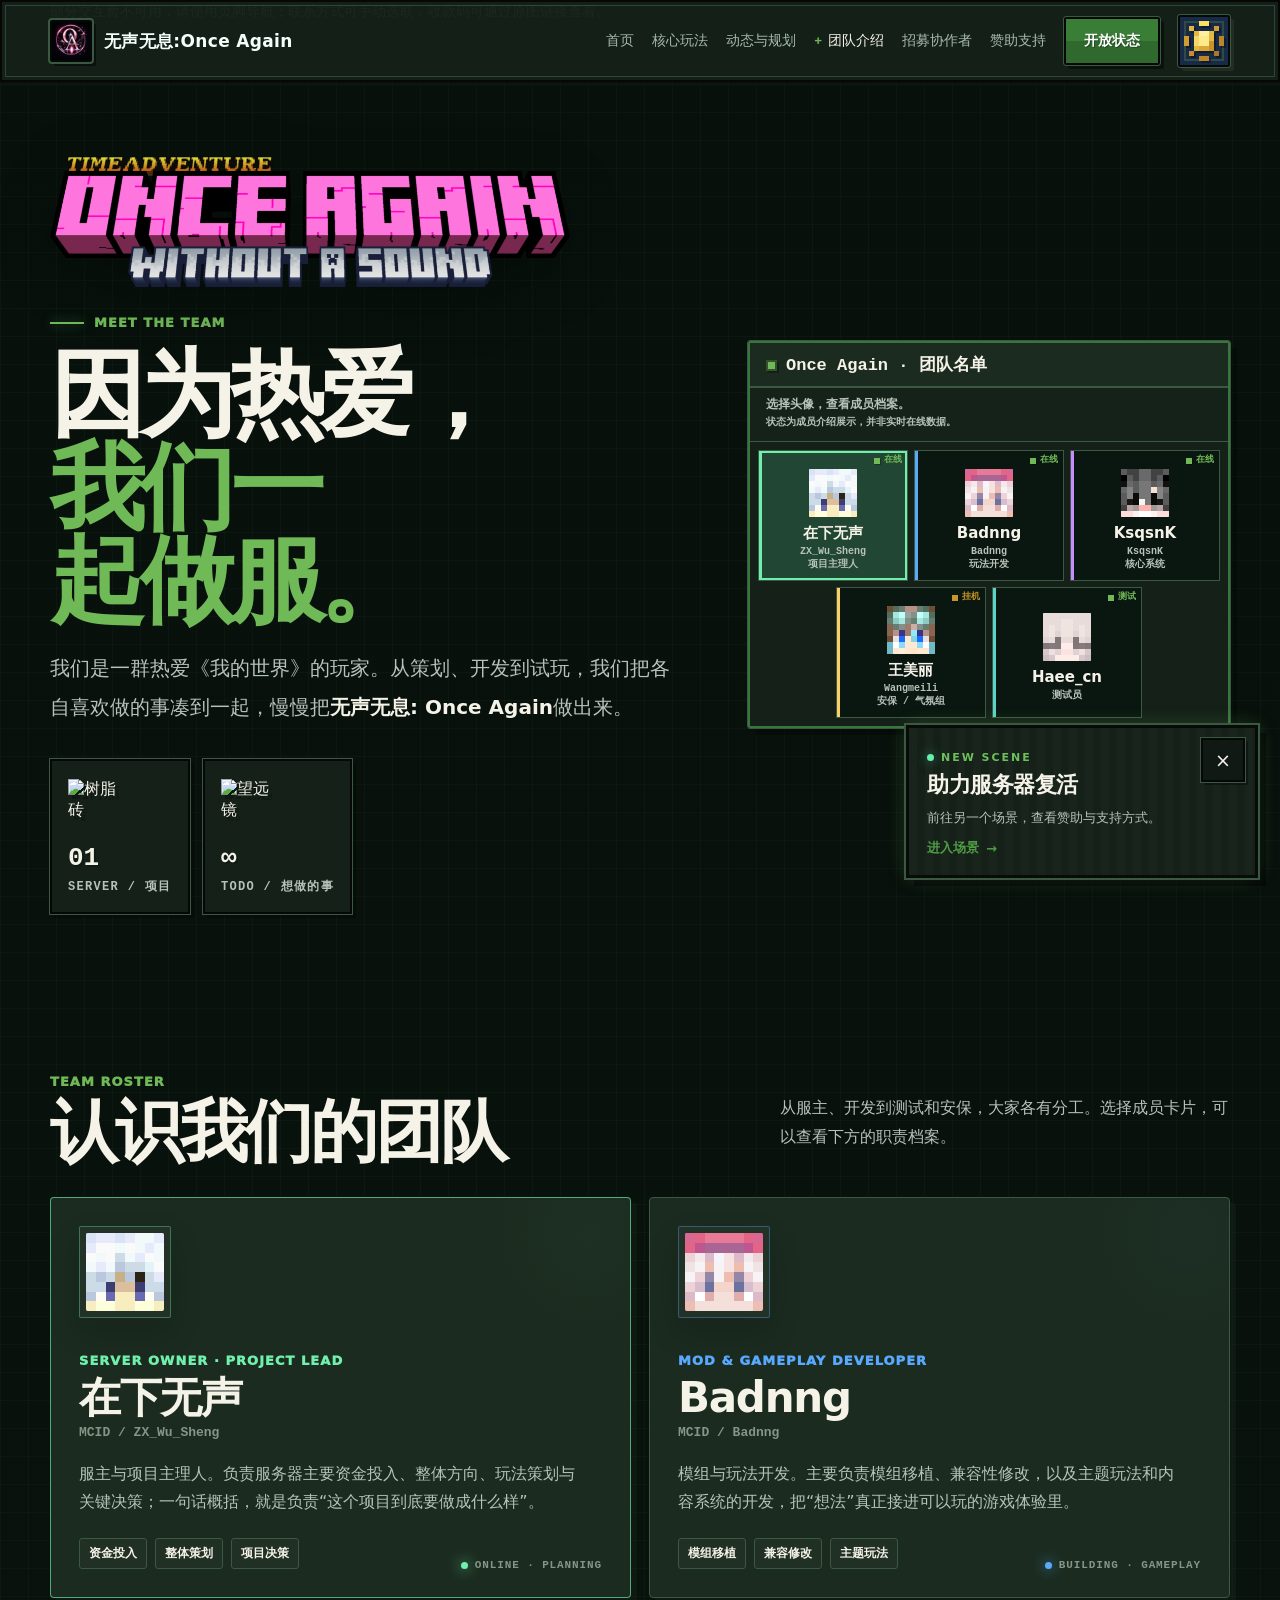
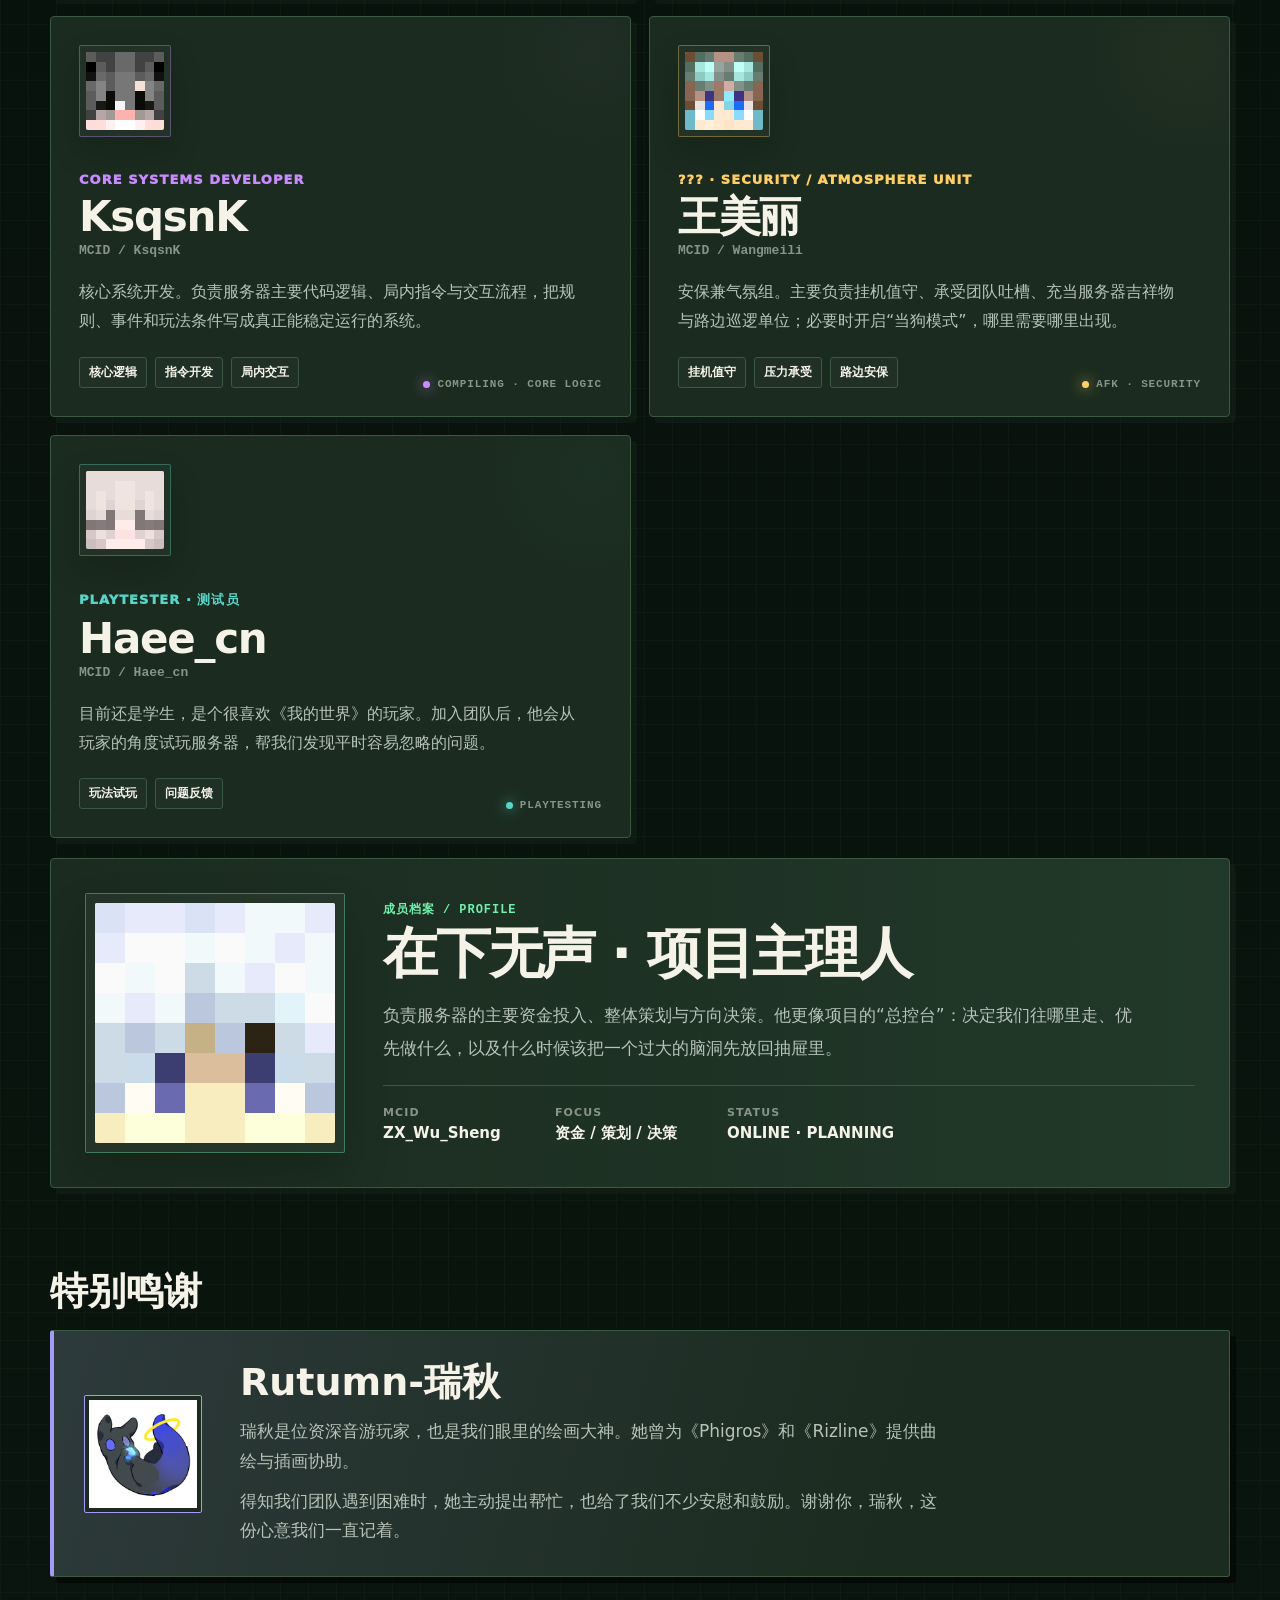
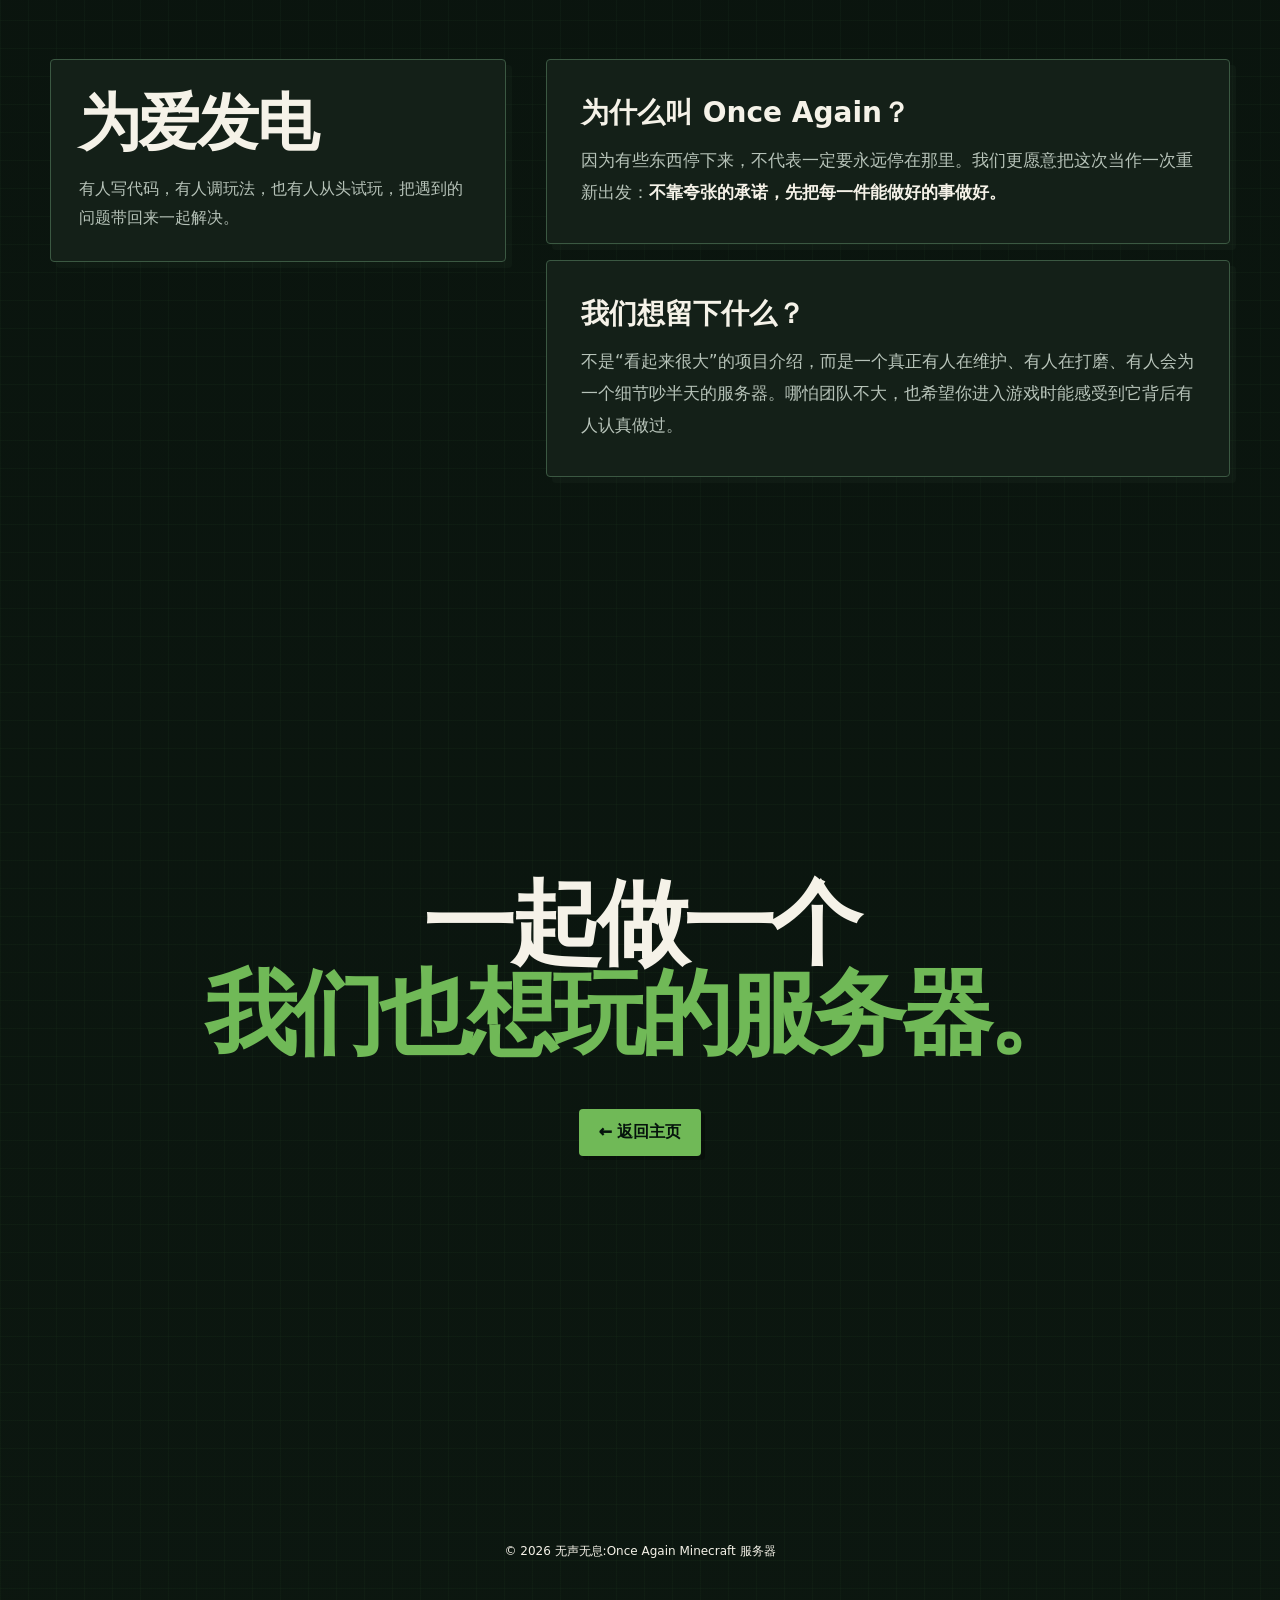
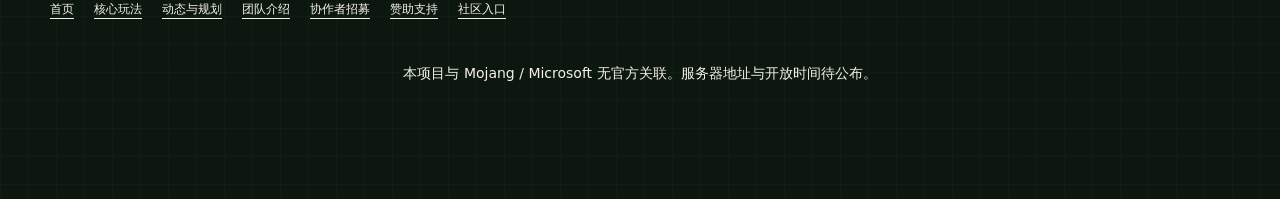
==== jieshao.html @ 073a78ff "更新团队介绍并无损优化网站图片" ====
<!DOCTYPE html>
<html lang="zh-CN">
<head>
<meta charset="UTF-8">
  <script src="site-theme.js"></script>
<meta name="viewport" content="width=device-width, initial-scale=1.0">
<title>团队介绍｜无声无息:Once Again</title>
<meta name="description" content="认识无声无息:Once Again 的团队。我们因为热爱《我的世界》聚在一起，策划、开发和测试自己的服务器。">
<script id="oa-avatar-fallback">
(() => {
  const cachedAvatars = {
    ZX_Wu_Sheng: 'assets/avatars/ZX_Wu_Sheng.png',
    Badnng: 'assets/avatars/Badnng.png',
    KsqsnK: 'assets/avatars/KsqsnK.png',
    Wangmeili: 'assets/avatars/Wangmeili.png',
    Haee_cn: 'assets/avatars/Haee_cn.png'
  };

  function remoteAvatar(mcid, size) {
    return `https://mc-heads.net/avatar/${encodeURIComponent(mcid)}/${size}`;
  }

  function start(img, mcid, size = 160) {
    if (!img || !mcid) return;
    img.dataset.mcid = mcid;
    img.dataset.avatarSize = String(size);
    img.dataset.avatarSource = cachedAvatars[mcid] ? '0' : '1';
    img.onerror = null;
    img.hidden = false;
    img.style.display = 'block';
    img.src = cachedAvatars[mcid] || remoteAvatar(mcid, size);
  }

  function next(img) {
    if (!img) return;
    const mcid = img.dataset.mcid;
    if (!mcid || Number(img.dataset.avatarSource || 0) >= 1) {
      img.onerror = null;
      img.hidden = true;
      img.style.display = 'none';
      return;
    }
    img.dataset.avatarSource = '1';
    img.src = remoteAvatar(mcid, Number(img.dataset.avatarSize || 160));
  }

  window.OAAvatarFallback = { start, next };
  document.addEventListener('error', function (event) {
    if (event.target instanceof HTMLImageElement && event.target.dataset.mcid) next(event.target);
  }, true);
  document.addEventListener('load', function (event) {
    if (event.target instanceof HTMLImageElement && event.target.dataset.mcid) {
      event.target.hidden = false;
      event.target.style.display = 'block';
    }
  }, true);
})();
</script>
<style>
:root{
  color-scheme:dark;
  --bg:#050908;
  --bg2:#09120f;
  --panel:rgba(13,28,23,.78);
  --panel-strong:rgba(12,27,22,.94);
  --panel-soft:rgba(255,255,255,.035);
  --text:#f5fff9;
  --muted:#a8bbb1;
  --soft:#748a7d;
  --line:rgba(255,255,255,.075);
  --primary:#70efad;
  --primary2:#32bd79;
  --accent:#ffd166;
  --shadow:0 26px 80px rgba(0,0,0,.34);
  --control:rgba(8,19,15,.72);
  --grid:rgba(112,239,173,.035);
}
html[data-theme="light"]{
  color-scheme:light;
  --bg:#f4f8f5;
  --bg2:#eaf2ed;
  --panel:rgba(255,255,255,.78);
  --panel-strong:rgba(255,255,255,.95);
  --panel-soft:rgba(19,75,43,.035);
  --text:#13241b;
  --muted:#5e7066;
  --soft:#86968d;
  --line:rgba(12,55,31,.10);
  --primary:#1ea464;
  --primary2:#137345;
  --accent:#b97700;
  --shadow:0 24px 70px rgba(33,73,48,.12);
  --control:rgba(255,255,255,.80);
  --grid:rgba(30,164,100,.045);
}
*{box-sizing:border-box}
html{background:var(--bg);scroll-behavior:smooth}
body{
  margin:0;min-height:100vh;color:var(--text);
  font-family:"Microsoft YaHei","PingFang SC",system-ui,-apple-system,BlinkMacSystemFont,"Segoe UI",sans-serif;
  background:
    radial-gradient(circle at 13% 8%,rgba(50,189,121,.16),transparent 27%),
    radial-gradient(circle at 86% 31%,rgba(112,239,173,.10),transparent 28%),
    linear-gradient(180deg,var(--bg),var(--bg2) 48%,var(--bg));
  overflow-x:hidden;
  transition:background .55s ease,color .35s ease;
}
html[data-theme="light"] body{
  background:
    radial-gradient(circle at 13% 8%,rgba(30,164,100,.11),transparent 27%),
    radial-gradient(circle at 86% 31%,rgba(255,209,102,.11),transparent 28%),
    linear-gradient(180deg,var(--bg),var(--bg2) 48%,var(--bg));
}
body::before{
  content:"";position:fixed;inset:0;pointer-events:none;z-index:-3;
  background-image:linear-gradient(var(--grid) 1px,transparent 1px),linear-gradient(90deg,var(--grid) 1px,transparent 1px);
  background-size:52px 52px;
  mask-image:linear-gradient(#000,transparent 92%);
}
a{color:inherit;text-decoration:none}
button{font:inherit}
::selection{background:rgba(112,239,173,.26)}
.container{width:min(1180px,calc(100% - 40px));margin:auto}
.page-controls{
  position:fixed;top:18px;left:18px;right:18px;z-index:1000;
  display:flex;justify-content:space-between;align-items:center;pointer-events:none;
}
.control-btn{
  pointer-events:auto;min-height:48px;border:1px solid var(--line);background:var(--control);color:var(--text);
  backdrop-filter:blur(18px);-webkit-backdrop-filter:blur(18px);
  box-shadow:0 12px 34px rgba(0,0,0,.16);cursor:pointer;
  display:inline-flex;align-items:center;justify-content:center;gap:10px;
  padding:0 17px;border-radius:15px;font-weight:850;
  transition:transform .28s cubic-bezier(.2,.8,.2,1),border-color .3s,background .3s,box-shadow .3s;
}
.control-btn:hover{transform:translateY(-3px);border-color:color-mix(in srgb,var(--primary) 52%,transparent);box-shadow:0 15px 38px rgba(0,0,0,.20)}
.control-btn:active{transform:scale(.95)}
.theme-btn{width:48px;padding:0;border-radius:50%;position:relative;overflow:hidden}
.theme-btn .sun,.theme-btn .moon{position:absolute;font-size:22px;line-height:1;transition:opacity .3s ease,transform .45s cubic-bezier(.2,.8,.2,1)}
.theme-btn .sun{color:var(--oa-control-accent);opacity:1;transform:scale(1) rotate(0);text-shadow:0 0 14px color-mix(in srgb,var(--oa-control-accent) 45%,transparent)}
.theme-btn .moon{color:var(--oa-control-accent);opacity:0;transform:scale(.5) rotate(-90deg);text-shadow:none}
html[data-theme="light"] .theme-btn .sun{opacity:0;transform:scale(.5) rotate(90deg)}
html[data-theme="light"] .theme-btn .moon{opacity:1;transform:scale(1) rotate(0)}
.particles{position:fixed;inset:0;z-index:-2;pointer-events:none;overflow:hidden}
.particle{position:absolute;width:5px;height:5px;border-radius:50%;background:var(--primary);opacity:.22;box-shadow:0 0 18px color-mix(in srgb,var(--primary) 55%,transparent);animation:floatParticle var(--d) ease-in-out infinite alternate;will-change:transform}
@keyframes floatParticle{to{transform:translate3d(var(--x),var(--y),0)}}
.hero{min-height:92vh;display:flex;align-items:center;padding:132px 0 78px;position:relative}
.hero-grid{display:grid;grid-template-columns:1.13fr .87fr;gap:72px;align-items:center}
.eyebrow{display:inline-flex;align-items:center;gap:10px;color:var(--primary);font-weight:950;letter-spacing:.17em;font-size:13px;text-transform:uppercase}
.eyebrow::before{content:"";width:34px;height:2px;background:var(--primary);box-shadow:0 0 12px rgba(112,239,173,.42)}
.hero h1{margin:18px 0 22px;font-size:clamp(48px,7.4vw,98px);line-height:.98;letter-spacing:-.055em;font-weight:950}
.hero h1 span{display:block;color:var(--primary)}
.hero-copy{max-width:700px;color:var(--muted);font-size:clamp(16px,1.8vw,20px);line-height:1.95}
.hero-copy strong{color:var(--text)}
.hero-metrics{display:flex;flex-wrap:wrap;gap:13px;margin-top:32px}
.metric{min-width:140px;padding:15px 17px;border:1px solid var(--line);border-radius:17px;background:var(--panel-soft);backdrop-filter:blur(10px)}
.metric b{display:block;font-size:26px;line-height:1;color:var(--text)}
.metric span{display:block;margin-top:7px;color:var(--soft);font-size:12px;font-weight:900;letter-spacing:.11em}
.team-orbit{position:relative;aspect-ratio:1/1;max-width:480px;margin:auto;display:grid;place-items:center;isolation:isolate}
.team-orbit::before,.team-orbit::after{content:"";position:absolute;border:1px solid var(--line);border-radius:50%;pointer-events:none}
.team-orbit::before{inset:8%;animation:spin 26s linear infinite}
.team-orbit::after{inset:23%;border-style:dashed;animation:spinReverse 20s linear infinite}
.orbit-glow{position:absolute;inset:25%;border-radius:50%;background:radial-gradient(circle,rgba(112,239,173,.22),transparent 68%);filter:blur(5px);animation:orbitGlowPulse 3.6s ease-in-out infinite;pointer-events:none}
.core{width:134px;height:134px;border-radius:31px;display:grid;place-items:center;text-align:center;background:var(--panel-strong);border:1px solid rgba(112,239,173,.34);box-shadow:var(--shadow),inset 0 0 34px rgba(112,239,173,.08),0 0 30px rgba(112,239,173,.10);z-index:2;transform:rotate(-4deg);transition:transform .65s cubic-bezier(.18,.9,.22,1),box-shadow .45s ease}
.core strong{display:block;color:var(--primary);font-size:25px;line-height:1.05;white-space:nowrap}
.core span{display:block;margin-top:9px;color:#ff69b4;font-size:12px;font-weight:950;letter-spacing:.13em;text-shadow:0 0 14px rgba(255,105,180,.30)}
.orbit-person{--tx:0px;--ty:0px;--rot:0deg;--delay:0s;position:absolute;left:50%;top:50%;width:88px;height:88px;border-radius:24px;background:var(--panel-strong);border:1px solid color-mix(in srgb,var(--person) 42%,var(--line));box-shadow:0 12px 35px rgba(0,0,0,.20),0 0 14px color-mix(in srgb,var(--person) 24%,transparent);padding:7px;z-index:3;cursor:pointer;transform:translate(-50%,-50%) translate(var(--tx),var(--ty)) rotate(var(--rot)) scale(.96);transition:transform 1.08s cubic-bezier(.16,.84,.22,1),border-color .35s ease,box-shadow .35s ease,filter .35s ease;will-change:transform;touch-action:manipulation}
.orbit-person::before{content:"";position:absolute;inset:-18px;border-radius:38px;background:transparent;z-index:0}
.orbit-person::after{content:"";position:absolute;inset:-7px;border-radius:29px;border:2px solid color-mix(in srgb,var(--person) 72%,transparent);box-shadow:0 0 18px color-mix(in srgb,var(--person) 70%,transparent),0 0 38px color-mix(in srgb,var(--person) 38%,transparent);opacity:.22;transition:opacity .35s ease,transform .45s ease;pointer-events:none}
.orbit-person:hover,.orbit-person:focus-visible{border-color:var(--person);box-shadow:0 16px 42px rgba(0,0,0,.25),0 0 24px color-mix(in srgb,var(--person) 72%,transparent),0 0 54px color-mix(in srgb,var(--person) 42%,transparent);filter:saturate(1.18);outline:none}
.orbit-person:hover::after,.orbit-person:focus-visible::after{opacity:.9;transform:scale(1.08)}
.orbit-person img{width:100%;height:100%;object-fit:cover;border-radius:18px;image-rendering:pixelated;position:relative;z-index:2}
.orbit-person .avatar-fallback{position:absolute;inset:7px;border-radius:18px;display:grid;place-items:center;background:linear-gradient(135deg,var(--person),color-mix(in srgb,var(--person) 34%,#07130f));color:#fff;font-weight:950;font-size:20px;z-index:1}
.op1{--person:#70efad;--tx:-42px;--ty:-35px;--rot:-8deg;--delay:-.2s}.op2{--person:#59a9ff;--tx:42px;--ty:-34px;--rot:7deg;--delay:-.9s}.op3{--person:#c98cff;--tx:40px;--ty:38px;--rot:8deg;--delay:-1.6s}.op4{--person:#ffcf66;--tx:-40px;--ty:38px;--rot:-7deg;--delay:-2.3s}
.team-orbit.is-expanded .op1{--tx:-142px;--ty:-126px;--rot:-10deg}
.team-orbit.is-expanded .op2{--tx:142px;--ty:-112px;--rot:9deg}
.team-orbit.is-expanded .op3{--tx:132px;--ty:126px;--rot:10deg}
.team-orbit.is-expanded .op4{--tx:-138px;--ty:118px;--rot:-9deg}
.team-orbit.is-expanded .core{transform:rotate(0deg) scale(1.06);box-shadow:var(--shadow),inset 0 0 38px rgba(112,239,173,.10),0 0 40px rgba(112,239,173,.18)}
.team-orbit.is-floating .orbit-person{animation:orbitMemberFloat 3.25s ease-in-out var(--delay) infinite}
.team-orbit.is-expanded .orbit-person:hover,.team-orbit.is-expanded .orbit-person:focus-visible{animation-play-state:paused;transform:translate(-50%,-50%) translate(var(--tx),var(--ty)) rotate(var(--rot)) scale(1.10)}
@keyframes orbitMemberFloat{0%,100%{transform:translate(-50%,-50%) translate(var(--tx),var(--ty)) rotate(var(--rot)) scale(1)}50%{transform:translate(-50%,-50%) translate(var(--tx),calc(var(--ty) - 11px)) rotate(calc(var(--rot) * -0.55)) scale(1.045)}}
@keyframes orbitGlowPulse{0%,100%{transform:scale(.92);opacity:.55}50%{transform:scale(1.18);opacity:1}}
@keyframes spin{to{transform:rotate(360deg)}}
@keyframes spinReverse{to{transform:rotate(-360deg)}}
.section{padding:82px 0}
.section-head{display:flex;justify-content:space-between;align-items:end;gap:28px;margin-bottom:30px}
.kicker{color:var(--primary);font-size:13px;letter-spacing:.15em;font-weight:950}
.section h2{margin:8px 0 0;font-size:clamp(36px,5.8vw,68px);line-height:1.04;letter-spacing:-.045em}
.section-desc{max-width:450px;color:var(--muted);line-height:1.8}
.team-grid{display:grid;grid-template-columns:repeat(2,minmax(0,1fr));gap:18px}
.member-card{
  --member:#70efad;position:relative;overflow:hidden;min-height:350px;padding:28px;border:1px solid var(--line);border-radius:28px;
  background:linear-gradient(145deg,color-mix(in srgb,var(--member) 7%,var(--panel)),var(--panel));box-shadow:0 14px 46px rgba(0,0,0,.13);
  cursor:pointer;isolation:isolate;transition:transform .38s cubic-bezier(.2,.8,.2,1),border-color .35s,box-shadow .35s,background .35s;
}
.member-card::before{content:"";position:absolute;width:220px;height:220px;right:-70px;top:-75px;border-radius:50%;background:radial-gradient(circle,color-mix(in srgb,var(--member) 22%,transparent),transparent 69%);z-index:-1;transition:transform .5s ease}
.member-card:hover{transform:translateY(-7px);border-color:color-mix(in srgb,var(--member) 45%,transparent);box-shadow:0 24px 68px rgba(0,0,0,.20)}
.member-card:hover::before{transform:scale(1.18)}
.member-card.active{border-color:color-mix(in srgb,var(--member) 65%,transparent);box-shadow:0 0 0 1px color-mix(in srgb,var(--member) 15%,transparent),0 25px 70px rgba(0,0,0,.20)}
.member-card.badnng{--member:#59a9ff}.member-card.ksq{--member:#c98cff}.member-card.wang{--member:#ffcf66}
.member-card.haee{--member:#58d5c8}
html[data-theme="light"] .member-card.haee{--member:#1c7069}
.card-top{display:flex;align-items:flex-start}
.head-wrap{width:92px;height:92px;border-radius:24px;padding:6px;border:1px solid color-mix(in srgb,var(--member) 35%,transparent);background:rgba(255,255,255,.035);position:relative;box-shadow:0 14px 32px rgba(0,0,0,.15)}
.head-wrap img{width:100%;height:100%;object-fit:cover;border-radius:18px;image-rendering:pixelated;position:relative;z-index:2}
.head-fallback{position:absolute;inset:6px;border-radius:18px;display:grid;place-items:center;background:linear-gradient(135deg,var(--member),color-mix(in srgb,var(--member) 30%,#07130f));color:#fff;font-weight:950}
.member-role{margin-top:35px;color:var(--member);font-size:13px;font-weight:950;letter-spacing:.13em;text-transform:uppercase}
.member-name{margin:7px 0 3px;font-size:clamp(28px,4vw,42px);line-height:1.1;letter-spacing:-.03em}
.mcid{font:750 13px/1.3 ui-monospace,SFMono-Regular,Consolas,monospace;color:var(--soft)}
.member-desc{margin:18px 0 0;color:var(--muted);line-height:1.8;max-width:510px}
.tags{display:flex;flex-wrap:wrap;gap:8px;margin-top:21px}
.tag{padding:7px 10px;border-radius:999px;border:1px solid var(--line);background:rgba(255,255,255,.025);color:var(--text);font-size:12px;font-weight:800}
.status{position:absolute;right:28px;bottom:26px;display:flex;align-items:center;gap:7px;color:var(--soft);font:800 11px/1 ui-monospace,SFMono-Regular,Consolas,monospace;letter-spacing:.08em}
.status::before{content:"";width:7px;height:7px;border-radius:50%;background:var(--member);box-shadow:0 0 14px var(--member)}
.profile-panel{margin-top:20px;border:1px solid var(--line);border-radius:30px;background:var(--panel-strong);box-shadow:var(--shadow);overflow:hidden;position:relative}
.profile-panel::before{content:"";position:absolute;inset:0;background:radial-gradient(circle at 80% 15%,color-mix(in srgb,var(--profile) 11%,transparent),transparent 34%);pointer-events:none}
.profile-inner{display:grid;grid-template-columns:260px 1fr;gap:38px;align-items:center;padding:34px;position:relative}
.profile-avatar{aspect-ratio:1;border-radius:28px;padding:9px;background:rgba(255,255,255,.04);border:1px solid color-mix(in srgb,var(--profile) 38%,transparent);box-shadow:0 22px 45px rgba(0,0,0,.18);position:relative}
.profile-avatar img{width:100%;height:100%;object-fit:cover;border-radius:21px;image-rendering:pixelated;position:relative;z-index:2}
.profile-avatar-fallback{position:absolute;inset:9px;border-radius:21px;display:grid;place-items:center;background:linear-gradient(135deg,var(--profile),color-mix(in srgb,var(--profile) 25%,#07130f));font-size:46px;color:#fff;font-weight:950}
.profile-label{color:var(--profile);font:900 12px/1 ui-monospace,SFMono-Regular,Consolas,monospace;letter-spacing:.15em}
.profile-title{font-size:clamp(31px,4.6vw,55px);line-height:1.04;margin:9px 0 12px;letter-spacing:-.04em}
.profile-text{color:var(--muted);font-size:17px;line-height:1.9;max-width:760px}
.profile-bottom{display:flex;flex-wrap:wrap;gap:12px 22px;margin-top:21px;padding-top:20px;border-top:1px solid var(--line)}
.profile-stat{min-width:150px}.profile-stat small{display:block;color:var(--soft);font-size:11px;font-weight:900;letter-spacing:.1em}.profile-stat b{display:block;margin-top:5px;font-size:15px}
.story-wrap{display:grid;grid-template-columns:.8fr 1.2fr;gap:40px;align-items:start}
.story-index{position:sticky;top:110px;padding:28px;border:1px solid var(--line);border-radius:26px;background:var(--panel);backdrop-filter:blur(12px)}
.story-index .big{margin:0;font-size:clamp(32px,5vw,62px);font-weight:950;color:var(--text);line-height:1.12}
.story-index p{margin:18px 0 0;color:var(--muted);line-height:1.8}
.story-card{padding:34px;border:1px solid var(--line);border-radius:28px;background:var(--panel);box-shadow:0 16px 44px rgba(0,0,0,.10)}
.story-card + .story-card{margin-top:16px}
.story-card h3{margin:0 0 12px;font-size:28px}.story-card p{margin:0;color:var(--muted);line-height:1.9;font-size:17px}
.story-card strong{color:var(--text)}
.finale{text-align:center;padding:110px 0 120px}
.finale h2{margin:18px auto 20px;max-width:900px;font-size:clamp(43px,7.3vw,92px);line-height:.98;letter-spacing:-.055em}
.finale h2 span{color:var(--primary)}
.finale p{max-width:650px;margin:auto;color:var(--muted);font-size:17px;line-height:1.9}
.return-home{display:inline-flex;margin-top:30px;align-items:center;gap:10px;padding:13px 20px;border-radius:14px;background:var(--primary);color:#05130c;font-weight:950;box-shadow:0 14px 32px rgba(40,180,110,.20);transition:transform .3s ease,box-shadow .3s ease}
html[data-theme="light"] .return-home{color:#fff}
.return-home:hover{transform:translateY(-4px);box-shadow:0 19px 38px rgba(40,180,110,.28)}
footer{padding:0 0 34px;text-align:center;color:var(--soft);font-size:12px}
.reveal{opacity:0;transform:translateY(24px);transition:opacity .7s ease,transform .8s cubic-bezier(.2,.8,.2,1)}
.reveal.show{opacity:1;transform:none}
@media(max-width:930px){
  .hero{min-height:auto}.hero-grid{grid-template-columns:1fr;gap:52px}.team-orbit{width:min(470px,86vw)}
  .section-head{align-items:flex-start;flex-direction:column}.team-grid{grid-template-columns:1fr}
  .profile-inner{grid-template-columns:190px 1fr}.story-wrap{grid-template-columns:1fr}.story-index{position:relative;top:auto}
}
@media(max-width:620px){
  .container{width:min(100% - 24px,1180px)}.page-controls{top:10px;left:10px;right:10px}.control-btn{min-height:43px;padding:0 13px}.back-text{display:none}.theme-btn{width:43px;padding:0}
  .hero{padding:110px 0 52px}.hero h1{font-size:clamp(46px,15vw,72px)}.hero-copy{font-size:16px}.metric{flex:1;min-width:125px}
  .team-orbit{width:min(390px,96vw)}.orbit-person{width:72px;height:72px;border-radius:19px}.orbit-person img,.orbit-person .avatar-fallback{border-radius:14px}.core{width:110px;height:110px;border-radius:26px}
  .section{padding:60px 0}.member-card{padding:22px;min-height:365px}.head-wrap{width:78px;height:78px;border-radius:20px}.member-role{margin-top:26px}.status{position:static;margin-top:20px}
  .profile-inner{grid-template-columns:1fr;padding:22px}.profile-avatar{width:170px}.story-card,.story-index{padding:24px}.finale{padding:80px 0 90px}
}
@media(max-width:620px){
  .team-orbit .op1{--tx:-108px;--ty:-94px}.team-orbit .op2{--tx:108px;--ty:-88px}.team-orbit .op3{--tx:101px;--ty:99px}.team-orbit .op4{--tx:-104px;--ty:94px}
  .team-orbit.is-floating .orbit-person{animation:orbitMemberFloat 3.2s ease-in-out var(--delay) infinite}
  .core strong{font-size:21px}.core span{font-size:10px}
}
@media(prefers-reduced-motion:reduce){
  *,*::before,*::after{animation:none!important;transition:none!important;scroll-behavior:auto!important}.reveal{opacity:1;transform:none}
}
:root{
  --oa-control-bg:rgba(8,19,15,.72);
  --oa-control-border:rgba(112,239,173,.20);
  --oa-control-shadow:0 12px 34px rgba(0,0,0,.16);
  --oa-control-accent:#70efad;
}
html[data-theme="light"]{
  --oa-control-bg:rgba(255,255,255,.80);
  --oa-control-border:rgba(30,164,100,.18);
  --oa-control-shadow:0 12px 34px rgba(29,67,46,.12);
  --oa-control-accent:#1ea464;
}
.control-btn{
  min-height:48px;
  border:1px solid var(--oa-control-border);
  background:var(--oa-control-bg);
  color:var(--text);
  backdrop-filter:blur(18px);
  -webkit-backdrop-filter:blur(18px);
  box-shadow:var(--oa-control-shadow);
  border-radius:15px;
  transition:transform .28s cubic-bezier(.2,.8,.2,1),border-color .3s ease,background .3s ease,box-shadow .3s ease;
}
.control-btn:hover{transform:translateY(-3px);border-color:var(--oa-control-accent);box-shadow:0 15px 38px rgba(0,0,0,.20)}
html[data-theme="light"] .control-btn:hover{box-shadow:0 15px 38px rgba(29,67,46,.14)}
.control-btn:active{transform:scale(.95)}
.theme-btn{width:48px;height:48px;min-width:48px;min-height:48px;padding:0;border-radius:50%;position:relative;overflow:hidden}
.theme-btn .sun,.theme-btn .moon{position:absolute;inset:0;display:grid;place-items:center;font-size:22px;line-height:1;transition:opacity .3s ease,transform .45s cubic-bezier(.2,.8,.2,1)}
.theme-btn .sun{color:var(--oa-control-accent);opacity:1;transform:scale(1) rotate(0);text-shadow:0 0 14px color-mix(in srgb,var(--oa-control-accent) 45%,transparent)}
.theme-btn .moon{color:var(--oa-control-accent);opacity:0;transform:scale(.5) rotate(-90deg);text-shadow:none}
html[data-theme="light"] .theme-btn .sun{opacity:0;transform:scale(.5) rotate(90deg)}
html[data-theme="light"] .theme-btn .moon{opacity:1;transform:scale(1) rotate(0)}
@media(max-width:760px){.control-btn{min-height:43px}.theme-btn{width:43px;height:43px;min-width:43px;min-height:43px}}
@property --scene-ring-angle {
  syntax: '<angle>';
  inherits: false;
  initial-value: 0deg;
}
@keyframes sceneRingOrbit{to{--scene-ring-angle:360deg}}
@keyframes sceneTeaserBreath{
  0%,100%{filter:brightness(.96)}
  50%{filter:brightness(1.06)}
}
@keyframes sceneTeaserEnter{
  from{opacity:0;transform:translateY(22px) scale(.96)}
  to{opacity:1;transform:none}
}
.control-btn{border-radius:4px;backdrop-filter:none;-webkit-backdrop-filter:none;box-shadow:4px 4px 0 rgba(0,0,0,.28)}
.theme-btn{border-radius:4px}
.metric{border-radius:3px;backdrop-filter:none;-webkit-backdrop-filter:none;box-shadow:3px 3px 0 rgba(0,0,0,.22)}
.team-orbit.player-list-panel{display:block;aspect-ratio:auto;width:100%;max-width:560px;margin:auto;padding:0;border:2px solid var(--primary2);border-radius:2px;outline:1px solid var(--line);background:var(--panel);box-shadow:7px 7px 0 rgba(0,0,0,.30);isolation:auto;overflow:hidden}
.team-orbit.player-list-panel::before,.team-orbit.player-list-panel::after,.orbit-glow,.core{display:none}
.player-list-head{display:flex;width:100%;align-items:center;gap:9px;padding:14px 16px 12px;border-bottom:2px solid var(--line);background:var(--panel-strong);font:900 17px/1 ui-monospace,SFMono-Regular,Consolas,monospace}
.server-dot{width:11px;height:11px;background:var(--primary);border:2px solid color-mix(in srgb,var(--primary) 45%,#000);box-shadow:2px 2px 0 rgba(0,0,0,.3)}
.player-list-motd{width:100%;padding:9px 16px 10px;border-bottom:1px solid var(--line);background:color-mix(in srgb,var(--panel) 82%,var(--panel-strong));color:var(--muted);font:700 12px/1.4 ui-monospace,SFMono-Regular,Consolas,monospace}
.player-list-rows{
  display:flex;
  flex-wrap:wrap;
  justify-content:center;
  gap:6px;
  padding:8px;
}
.team-orbit .orbit-person{
  position:relative;
  left:auto;
  top:auto;
  flex:0 0 calc((100% - 12px) / 3);
  min-width:0;
  width:auto;
  height:auto;
  min-height:116px;
  display:grid;
  grid-template-columns:minmax(0,1fr);
  align-content:center;
  justify-items:center;
  gap:6px;
  padding:18px 5px 9px;
  border:1px solid var(--line);
  border-radius:0;
  background:var(--control);
  box-shadow:none;
  text-align:center;
  transform:none;
  transition:background .12s steps(2),box-shadow .12s steps(2);
  animation:none!important;
  overflow:hidden;
}
.team-orbit .orbit-person::before{content:"";display:block;position:absolute;inset:0 auto 0 0;width:3px;border-radius:0;background:var(--person);z-index:4;pointer-events:none}
.team-orbit .orbit-person::after{display:none}
.team-orbit .orbit-person:hover,.team-orbit .orbit-person:focus-visible{transform:none;border-color:transparent;background:color-mix(in srgb,var(--control) 86%,var(--person));box-shadow:inset 0 0 0 2px color-mix(in srgb,var(--person) 72%,transparent);filter:none;outline:none}
.team-orbit .orbit-person.is-selected{background:color-mix(in srgb,var(--control) 78%,var(--person));box-shadow:inset 0 0 0 2px var(--person)}
.team-orbit .orbit-person img,.team-orbit .orbit-person .avatar-fallback{position:relative;inset:auto;grid-column:1;grid-row:1;width:clamp(36px,5vw,48px);height:auto;aspect-ratio:1;border-radius:1px;object-fit:cover;padding:0}
.team-orbit .orbit-person img{z-index:2}.team-orbit .orbit-person .avatar-fallback{z-index:1;display:grid;place-items:center;background:var(--person);font-size:13px}
.player-info{display:grid;gap:2px;min-width:0}
.player-info b{font-size:clamp(12px,2.2vw,15px);line-height:1.35;overflow-wrap:anywhere}
.player-info small{display:block;color:var(--muted);font:700 10px/1.3 ui-monospace,SFMono-Regular,Consolas,monospace}
.player-info small span{display:block;overflow-wrap:anywhere}
.player-status{position:absolute;top:5px;right:5px;display:flex;align-items:center;gap:4px;color:var(--primary);font:900 9px/1 ui-monospace,SFMono-Regular,Consolas,monospace}.player-status::before{content:"";width:6px;height:6px;background:currentColor;box-shadow:1px 1px 0 rgba(0,0,0,.28)}.op4 .player-status{color:#c59628}
.member-card{border-radius:4px;background:var(--panel-strong);box-shadow:6px 6px 0 rgba(0,0,0,.28)}
.member-card::before{border-radius:0;opacity:.12}
.member-card:hover{transform:translate(-3px,-3px);box-shadow:9px 9px 0 rgba(0,0,0,.30)}
.head-wrap,.head-wrap img,.head-fallback{border-radius:2px}
.tag{border-radius:3px;padding:6px 9px}
.profile-panel{border-radius:4px;box-shadow:8px 8px 0 rgba(0,0,0,.3)}
.profile-panel::before{background:linear-gradient(90deg,transparent,color-mix(in srgb,var(--profile) 7%,transparent));}
.profile-avatar,.profile-avatar img,.profile-avatar-fallback{border-radius:2px}
.team-orbit .orbit-person.op-haee{--person:#58d5c8}
html[data-theme="light"] .team-orbit .orbit-person.op-haee{--person:#1c7069}
.team-thanks > h2{margin:0 0 16px;font-size:clamp(25px,4vw,38px);line-height:1.15}
.thanks-card{
  --thanks-accent:#a69bf4;
  display:grid;
  grid-template-columns:auto minmax(0,1fr);
  align-items:center;
  gap:12px clamp(16px,4vw,38px);
  padding:clamp(16px,3vw,30px);
  border:1px solid var(--line);
  border-inline-start:4px solid var(--thanks-accent);
  border-radius:3px;
  background:linear-gradient(105deg,color-mix(in srgb,var(--thanks-accent) 13%,var(--panel-strong)),var(--panel-strong) 72%);
  box-shadow:var(--shadow);
}
html[data-theme="light"] .thanks-card{--thanks-accent:#64569d}
.thanks-card img{
  grid-row:1 / span 2;
  width:clamp(64px,12vw,118px);
  height:auto;
  padding:4px;
  border:1px solid var(--thanks-accent);
  border-radius:2px;
  background:var(--panel-strong);
}
.thanks-card h3{
  min-width:0;
  margin:0;
  color:var(--text);
  font-size:clamp(22px,4vw,38px);
  line-height:1.15;
  overflow-wrap:anywhere;
}
.thanks-intro{
  max-width:65ch;
  color:var(--muted);
  font-size:clamp(15px,1.6vw,17px);
  line-height:1.75;
}
.thanks-intro p{margin:0}
.thanks-intro p + p{margin-top:.6em}
@media(max-width:600px){
  .thanks-card img{grid-row:auto}
  .thanks-intro{grid-column:1 / -1}
}
.story-index,.story-card{border-radius:4px;box-shadow:5px 5px 0 rgba(0,0,0,.22);backdrop-filter:none;-webkit-backdrop-filter:none}
.return-home{border-radius:4px;box-shadow:4px 4px 0 rgba(0,0,0,.3)}
.return-home:hover{transform:translate(-2px,-2px);box-shadow:6px 6px 0 rgba(0,0,0,.32)}
.eyebrow,.kicker,.member-role,.profile-label{letter-spacing:.08em}
body,html[data-theme="light"] body{background:linear-gradient(180deg,var(--bg),var(--bg2) 48%,var(--bg))}
.particle{border-radius:0;box-shadow:none;animation:pixelParticle 2.8s steps(2,end) infinite alternate}
@keyframes pixelParticle{to{transform:translate3d(var(--x),var(--y),0);opacity:.42}}
:root{--bg:#07100b;--bg2:#0c1710;--panel:#142018;--panel-strong:#1b2b1f;--line:#3b5842;--primary:#70b957;--primary2:#39763d;--text:#f5f2e8;--muted:#b7c3b9;--soft:#879487;--shadow:6px 6px 0 rgba(0,0,0,.52)}
html[data-theme="light"]{--bg:#d9dccb;--bg2:#c9cfba;--panel:#ece7cf;--panel-strong:#ddd8c0;--line:#85846e;--primary:#4e9c49;--primary2:#2f6e36;--text:#262a23;--muted:#596257;--soft:#777968;--shadow:6px 6px 0 rgba(73,75,63,.30)}
body,html[data-theme="light"] body{background-color:var(--bg);background-image:linear-gradient(rgba(112,185,87,.045) 1px,transparent 1px),linear-gradient(90deg,rgba(112,185,87,.045) 1px,transparent 1px),linear-gradient(180deg,var(--bg),var(--bg2) 48%,var(--bg));background-size:32px 32px,32px 32px,auto}
.team-orbit.player-list-panel .orbit-person,.team-orbit.player-list-panel .orbit-person:hover,.team-orbit.player-list-panel .orbit-person:focus-visible{animation:none!important;transform:none!important}
@media(max-width:620px){.team-orbit.player-list-panel{width:100%;max-width:430px}.player-list-head{padding:13px 14px}.player-list-motd{padding-left:14px;padding-right:14px}}
.theme-icon{position:absolute;font-size:25px;line-height:1;transition:opacity .2s steps(2),transform .2s steps(2)}
.theme-icon svg{width:40px;height:40px;display:block;image-rendering:pixelated;filter:drop-shadow(2px 2px 0 rgba(0,0,0,.34))}
.theme-icon-sun{color:#f4d968}.theme-icon-moon{color:#d8d9c7;opacity:0;transform:scale(.65)}
html[data-theme="light"] .theme-icon-sun{opacity:0;transform:scale(.65)}
html[data-theme="light"] .theme-icon-moon{opacity:1;transform:scale(1)}
@media(max-width:600px){.theme-icon svg{width:36px;height:36px}}
.oa-team-title-image{
  display:block;
  width:min(100%,520px);
  height:auto;
  margin:0 0 22px;
  object-fit:contain;
  filter:drop-shadow(0 15px 28px rgba(0,0,0,.20));
  transform:translateZ(0);
}
@media(max-width:720px){
  .oa-team-title-image{width:min(100%,470px);margin-bottom:18px}
}
.navbar{position:fixed;top:0;left:0;width:100%;z-index:1000;background:color-mix(in srgb,var(--panel) 97%,transparent);border:2px solid #050806;box-shadow:6px 6px 0 rgba(73,75,63,.26);overflow:visible;transform:translateX(0);transition:top .42s cubic-bezier(.22,1,.36,1),width .42s cubic-bezier(.22,1,.36,1),border-radius .42s cubic-bezier(.22,1,.36,1),box-shadow .32s ease}
.navbar::before{content:"";position:absolute;inset:3px;border:1px solid color-mix(in srgb,var(--line) 72%,transparent);pointer-events:none}
.nav-inner{min-height:88px;display:flex;align-items:center;justify-content:space-between;gap:28px;transition:min-height .42s cubic-bezier(.22,1,.36,1),gap .42s ease}
.logo{display:flex;align-items:center;gap:12px;font-weight:900;letter-spacing:.5px}.logo-icon{position:relative;width:42px;height:42px;display:grid;place-items:center;overflow:hidden;border-radius:2px;background:var(--primary);box-shadow:4px 4px 0 rgba(0,0,0,.46);transition:transform .35s ease,box-shadow .35s ease}.logo-icon img{width:100%;height:100%;object-fit:cover;image-rendering:auto}.logo:hover .logo-icon{transform:rotate(-5deg) scale(1.06);box-shadow:5px 5px 0 rgba(0,0,0,.5)}.logo-name{font-size:17px;color:var(--text)}
.nav-right{display:flex;align-items:center;gap:18px}.nav-links{display:flex;align-items:center;gap:25px;color:var(--muted);font-size:15px}.nav-links a{position:relative;transition:color .25s ease,transform .25s ease}.nav-links a:not(.nav-button)::after{content:"";position:absolute;left:50%;bottom:-8px;width:100%;height:3px;background:var(--primary);transform:translateX(-50%) scaleX(0);transition:transform .28s ease}.nav-links a:not(.nav-button):hover,.nav-links a.nav-team-link{color:var(--primary)}.nav-links a:not(.nav-button):hover{transform:translateY(-1px)}.nav-links a:not(.nav-button):hover::after,.nav-links a.nav-team-link::after{transform:translateX(-50%) scaleX(1)}.nav-team-link::before{content:"+";display:inline-block;margin-right:6px;color:var(--primary);font:900 13px/1 ui-monospace,SFMono-Regular,Consolas,monospace}.nav-button{padding:10px 18px;border:2px solid #050806;background:linear-gradient(#68b450 0 50%,#4a8c43 50% 100%);color:#fff;font-weight:900;box-shadow:4px 4px 0 rgba(0,0,0,.46);transition:transform .25s ease,box-shadow .25s ease}.nav-button:hover{transform:translate(-2px,-3px);box-shadow:6px 6px 0 rgba(0,0,0,.52)}
.theme-toggle{position:relative;width:52px;height:52px;flex-shrink:0;display:grid;place-items:center;overflow:hidden;border:2px solid #050806;border-radius:2px;background:#172b49;color:var(--text);cursor:pointer;box-shadow:4px 4px 0 rgba(73,75,63,.3);transition:transform .35s ease,background-color .35s ease,border-color .35s ease,box-shadow .35s ease}.theme-toggle::before{content:"";position:absolute;inset:4px;border:2px solid color-mix(in srgb,var(--line) 70%,transparent);pointer-events:none}.theme-toggle:hover{transform:translate(-1px,-1px);box-shadow:5px 5px 0 rgba(45,48,39,.38)}.theme-toggle:active{transform:translate(2px,2px);box-shadow:2px 2px 0 rgba(45,48,39,.35)}html[data-theme="light"] .theme-toggle{background:#73b9e8}.oa-theme-glyph{position:absolute;inset:0;display:grid;place-items:center;color:inherit;text-shadow:none;filter:none;transition:opacity .18s steps(2,end)!important}.mc-sky-svg{width:40px;height:40px;display:block;overflow:visible;image-rendering:pixelated;filter:drop-shadow(2px 2px 0 rgba(0,0,0,.34))}.oa-theme-sun{opacity:1}.oa-theme-moon{opacity:0;color:#73b9e8!important}html[data-theme="light"] .oa-theme-sun{opacity:0}html[data-theme="light"] .oa-theme-moon{opacity:1}
.menu-button{display:none;width:46px;height:46px;border:2px solid #050806;background:var(--panel-strong);color:var(--text);box-shadow:4px 4px 0 rgba(0,0,0,.35);font-size:22px;cursor:pointer}
.navbar.scrolled{top:12px;left:50%;width:min(980px,calc(100% - 28px));transform:translateX(-50%);border-radius:3px;box-shadow:7px 7px 0 rgba(45,48,39,.34)}.navbar.scrolled .nav-inner{min-height:62px;gap:18px}.navbar.scrolled .logo-icon{transform:scale(.82);transform-origin:left center}.navbar.scrolled .nav-links{gap:12px}
@media(max-width:950px){.navbar{top:0;left:50%;width:100%;transform:translateX(-50%)}.navbar.scrolled{top:8px;width:calc(100% - 20px)}.nav-inner,.navbar.scrolled .nav-inner{min-height:72px}.navbar.scrolled .logo-icon{transform:none}.menu-button{display:block}.nav-links{position:absolute;top:92px;left:10px;right:10px;display:none;flex-direction:column;align-items:stretch;gap:0;padding:8px;background:var(--panel-strong);border:2px solid #050806;box-shadow:6px 6px 0 rgba(73,75,63,.28)}.nav-links.open{display:flex}.nav-links a{padding:13px 12px}.nav-links a:not(.nav-button)::after{bottom:5px;left:12px;right:auto;width:calc(100% - 24px);transform:scaleX(0)}.nav-links a.nav-team-link::after,.nav-links a:hover::after{transform:scaleX(1)}.nav-right{gap:10px}}@media(max-width:600px){.nav-inner,.navbar.scrolled .nav-inner{min-height:64px}.nav-links{top:84px}.navbar.scrolled .nav-links{top:78px}.theme-toggle{width:48px;height:48px}.theme-icon svg{width:36px;height:36px}}
@property --oa-teaser-angle{syntax:"<angle>";inherits:false;initial-value:0deg}
.oa-scene-teaser{--oa-teaser-angle:0deg;position:fixed;right:22px;bottom:22px;z-index:3400;width:min(352px,calc(100vw - 28px));padding:2px;border-radius:22px;background:conic-gradient(from var(--oa-teaser-angle),#ff62ad,#a776ff,#5e8cff,#46e4ff,#62f2bf,#ffe46b,#ff8b78,#ff62ad);box-shadow:0 0 18px rgba(92,168,255,.28),0 0 32px rgba(255,91,174,.18),0 18px 52px rgba(0,0,0,.3);animation:oaTeaserOrbit 10s linear infinite,oaTeaserBreathe 4.8s ease-in-out infinite;cursor:pointer;isolation:isolate;transform:translateZ(0);transition:transform .34s cubic-bezier(.2,.8,.2,1)}
.oa-scene-teaser:hover{transform:translateY(-5px) scale(1.012)}.oa-scene-teaser::before{content:"";position:absolute;inset:-8px;z-index:-1;border-radius:28px;background:conic-gradient(from var(--oa-teaser-angle),rgba(255,98,173,.46),rgba(129,112,255,.42),rgba(70,228,255,.4),rgba(98,242,191,.36),rgba(255,228,107,.34),rgba(255,98,173,.46));filter:blur(16px);opacity:.5;pointer-events:none}
.oa-scene-teaser-inner{position:relative;display:block;min-height:132px;padding:18px 48px 18px 18px;border-radius:20px;overflow:hidden;background:linear-gradient(135deg,rgba(255,255,255,.055),transparent 48%),var(--panel-strong);backdrop-filter:blur(20px) saturate(135%);-webkit-backdrop-filter:blur(20px) saturate(135%);color:var(--text)}.oa-scene-teaser-inner::after{content:"";position:absolute;width:150px;height:150px;right:-78px;bottom:-88px;border-radius:50%;background:radial-gradient(circle,rgba(112,239,173,.18),transparent 68%);pointer-events:none}
.oa-scene-kicker{display:inline-flex;align-items:center;gap:7px;color:#ff72b4;font-size:11px;font-weight:900;letter-spacing:.18em;text-transform:uppercase}.oa-scene-kicker-dot{width:7px;height:7px;border-radius:50%;background:#65efac;box-shadow:0 0 12px rgba(101,239,172,.55);animation:oaTeaserDot 2.6s ease-in-out infinite}.oa-scene-title{display:block;margin-top:7px;color:var(--text);font-size:22px;line-height:1.2;font-weight:950;letter-spacing:-.02em}.oa-scene-desc{display:block;margin-top:8px;max-width:245px;color:var(--muted);font-size:13px;line-height:1.65}.oa-scene-enter{display:inline-flex;align-items:center;gap:7px;margin-top:11px;color:var(--primary);font-size:13px;font-weight:900;transition:transform .25s ease}.oa-scene-teaser:hover .oa-scene-enter{transform:translateX(3px)}
.oa-scene-close{position:absolute;top:10px;right:10px;z-index:8;width:32px;height:32px;padding:0;border:1px solid var(--line);border-radius:2px;display:grid;place-items:center;background:rgba(5,15,11,.5);color:var(--text);font-size:19px;line-height:1;cursor:pointer;backdrop-filter:blur(10px);-webkit-backdrop-filter:blur(10px);transition:transform .22s ease,background .25s ease,border-color .25s ease}html[data-theme="light"] .oa-scene-close{background:rgba(255,255,255,.74)}.oa-scene-close:hover{transform:rotate(8deg) scale(1.08);border-color:var(--primary);background:color-mix(in srgb,var(--panel-strong) 78%,var(--primary) 22%)}
.oa-scene-teaser.oa-closing{animation:none;opacity:0;transform:translateY(14px) scale(.96);transition:opacity .24s ease,transform .28s ease;pointer-events:none}@keyframes oaTeaserOrbit{to{--oa-teaser-angle:360deg}}@keyframes oaTeaserBreathe{0%,100%{box-shadow:0 0 13px rgba(92,168,255,.18),0 0 24px rgba(255,91,174,.12),0 18px 52px rgba(0,0,0,.28)}50%{box-shadow:0 0 23px rgba(92,168,255,.36),0 0 42px rgba(255,91,174,.25),0 20px 58px rgba(0,0,0,.34)}}@keyframes oaTeaserDot{0%,100%{opacity:.55;transform:scale(.86)}50%{opacity:1;transform:scale(1.12)}}
@media(max-width:700px){.oa-scene-teaser{right:12px;bottom:12px;width:min(332px,calc(100vw - 24px))}.oa-scene-teaser-inner{min-height:122px;padding:16px 44px 16px 16px}.oa-scene-title{font-size:20px}}
.oa-scene-teaser{--oa-teaser-angle:0deg!important;padding:0!important;border:3px solid #050806!important;border-radius:0!important;outline:2px solid #3b5842!important;background:#142018!important;box-shadow:8px 8px 0 rgba(0,0,0,.45),0 0 18px rgba(112,185,87,.18)!important;animation:oaMcTeaserGlow 3.6s ease-in-out infinite!important;transform:none!important;transition:transform .10s steps(2,end),box-shadow .25s ease!important}.oa-scene-teaser:hover{transform:translate(-2px,-2px)!important;box-shadow:10px 10px 0 rgba(0,0,0,.45),0 0 28px rgba(112,185,87,.34)!important}.oa-scene-teaser::before{display:block!important;content:""!important;position:absolute!important;inset:-7px!important;z-index:-1!important;border:2px solid rgba(112,185,87,.42)!important;background:transparent!important;filter:blur(7px)!important;opacity:.55!important;pointer-events:none!important}.oa-scene-teaser-inner{min-height:128px;border:0!important;border-radius:0!important;outline:0!important;background:linear-gradient(90deg,rgba(255,255,255,.018) 50%,transparent 50%),#142018!important;background-size:16px 16px,auto!important;box-shadow:none!important;backdrop-filter:none!important;-webkit-backdrop-filter:none!important}.oa-scene-teaser-inner::after{display:none!important;content:none!important}.oa-scene-kicker{color:#6ebf59!important}.oa-scene-kicker-dot{animation:oaTeaserDot 2.6s ease-in-out infinite!important;box-shadow:0 0 12px rgba(101,239,172,.55)!important}.oa-scene-enter{color:#4f9b44!important;transition:none!important}.oa-scene-close,html[data-theme="light"] .oa-scene-close{width:32px;height:32px;border:2px solid #050806!important;border-radius:0!important;outline:1px solid #3b5842!important;background:#111914!important;color:#f5f2e8!important;box-shadow:3px 3px 0 rgba(0,0,0,.32)!important;backdrop-filter:none!important;-webkit-backdrop-filter:none!important;transition:none!important}.oa-scene-close:hover{transform:translate(-1px,-1px)!important}
@keyframes oaMcTeaserGlow{0%,100%{box-shadow:8px 8px 0 rgba(0,0,0,.45),0 0 14px rgba(112,185,87,.14)}50%{box-shadow:8px 8px 0 rgba(0,0,0,.45),0 0 28px rgba(112,185,87,.34)}}
.metric{position:relative;min-height:92px;padding:13px 15px 12px 66px!important;border:1px solid var(--line)!important;outline:0;background:repeating-linear-gradient(135deg,rgba(255,255,255,.025) 0 4px,transparent 4px 8px),var(--panel)!important;box-shadow:3px 3px 0 rgba(0,0,0,.2)!important}.metric-icon{position:absolute;left:14px;top:14px;width:38px;height:38px;object-fit:contain;image-rendering:pixelated;filter:drop-shadow(2px 2px 0 rgba(0,0,0,.25));background:var(--panel-strong);border:1px solid var(--line);padding:3px}.metric b{font-family:Consolas,ui-monospace,monospace;text-shadow:2px 2px 0 rgba(0,0,0,.2)}html[data-theme="light"] .metric{background:repeating-linear-gradient(135deg,rgba(40,55,42,.035) 0 4px,transparent 4px 8px),var(--panel)!important;box-shadow:3px 3px 0 rgba(73,75,63,.22)!important}
:root{--mc-panel:#142018;--mc-panel-2:#1b2b1f;--mc-edge:#050806;--mc-line:#3b5842;--mc-slot:#111914;--mc-text:#f5f2e8;--mc-muted:#b7c3b9;--mc-highlight:#70b957}
html[data-theme="light"]{--mc-panel:#ece7cf;--mc-panel-2:#ddd8c0;--mc-edge:#4e4d40;--mc-line:#85846e;--mc-slot:#bebaa4;--mc-text:#262a23;--mc-muted:#596257;--mc-highlight:#4e9c49}
.navbar{top:0!important;left:50%!important;right:auto!important;width:100%!important;transform:translateX(-50%);border:2px solid var(--mc-edge)!important;border-radius:0!important;background:color-mix(in srgb,var(--mc-panel) 97%,transparent)!important;box-shadow:6px 6px 0 rgba(73,75,63,.26)!important;backdrop-filter:none!important;-webkit-backdrop-filter:none!important}
.navbar::before{content:"";position:absolute;inset:3px;border:1px solid color-mix(in srgb,var(--mc-line) 72%,transparent)!important;pointer-events:none}
.navbar.scrolled{top:12px!important;left:50%!important;width:min(980px,calc(100% - 28px))!important;transform:translateX(-50%);border-radius:3px!important;box-shadow:7px 7px 0 rgba(45,48,39,.34)!important}
.navbar .nav-inner{min-height:88px;transition:min-height .42s cubic-bezier(.22,1,.36,1),gap .42s cubic-bezier(.22,1,.36,1)}
.navbar.scrolled .nav-inner{min-height:62px;gap:18px}
.navbar .logo-image-wrap{width:42px;height:42px;border-radius:2px!important;border:2px solid var(--mc-edge)!important;outline:2px solid var(--mc-line);box-shadow:4px 4px 0 rgba(0,0,0,.46)!important;transition:transform .42s cubic-bezier(.22,1,.36,1),width .42s ease,height .42s ease}
.navbar .logo:hover .logo-image-wrap{transform:translate(-1px,-1px)!important;box-shadow:5px 5px 0 rgba(0,0,0,.48)!important}
.navbar.scrolled .logo-image-wrap{transform:scale(.82);transform-origin:left center}
.navbar .nav-links{transition:gap .42s ease,padding .42s ease}
.navbar.scrolled .nav-links{gap:12px}
.nav-team-link{color:var(--mc-text)!important}
.nav-team-link::before{color:var(--mc-highlight)!important}
.nav-links a.nav-team-link::after{transform:translateX(-50%) scaleX(0)}
.theme-toggle{width:52px!important;height:52px!important;padding:0!important;border-radius:2px!important;background:#172b49!important;border:2px solid var(--mc-edge)!important;outline:1px solid var(--mc-line)!important;box-shadow:4px 4px 0 rgba(73,75,63,.30)!important;backdrop-filter:none!important;-webkit-backdrop-filter:none!important}
html[data-theme="light"] .theme-toggle{background:#73b9e8!important}
.theme-toggle::before{content:"";position:absolute;inset:4px;border:2px solid color-mix(in srgb,var(--mc-line) 70%,transparent);pointer-events:none}
.theme-toggle:hover{transform:translate(-1px,-1px)!important;box-shadow:5px 5px 0 rgba(45,48,39,.38)!important}
.theme-toggle:active{transform:translate(2px,2px)!important;box-shadow:2px 2px 0 rgba(45,48,39,.35)!important}
.nav-button,.menu-button{border-radius:2px!important;border:2px solid var(--mc-edge)!important;outline:1px solid var(--mc-line);box-shadow:4px 4px 0 rgba(0,0,0,.46)!important;text-shadow:1px 1px 0 rgba(0,0,0,.28)}
.nav-button{background:linear-gradient(#68b450 0 50%,#4a8c43 50% 100%)!important;color:#fff!important}
.menu-button{background:var(--mc-panel-2)!important;color:var(--mc-text)!important}
.nav-button:hover,.menu-button:hover{transform:translate(-2px,-2px)!important;box-shadow:6px 6px 0 rgba(0,0,0,.52)!important}
.nav-button:active,.menu-button:active{transform:translate(2px,2px)!important;box-shadow:2px 2px 0 rgba(0,0,0,.50)!important}
.mc-theme-celestial{inset:0!important;display:grid!important;place-items:center!important;color:inherit!important;text-shadow:none!important;filter:none!important}
.mc-sky-svg{width:40px!important;height:40px!important;display:block;overflow:visible;image-rendering:pixelated;filter:drop-shadow(2px 2px 0 rgba(0,0,0,.34))}
.oa-theme-sun{opacity:1;transform:none!important}.oa-theme-moon{opacity:0;transform:none!important;color:#73b9e8!important}
html[data-theme="light"] .oa-theme-sun{opacity:0;transform:none!important}html[data-theme="light"] .oa-theme-moon{opacity:1;transform:none!important;color:#73b9e8!important}
@media(max-width:950px){.navbar{top:0!important;left:50%!important;width:100%!important;transform:translateX(-50%)}.navbar.scrolled{top:8px!important;left:50%!important;width:calc(100% - 20px)!important;transform:translateX(-50%);border-radius:3px!important}.nav-links{top:92px!important;left:10px!important;right:10px!important;border-radius:3px!important;border:2px solid var(--mc-edge)!important;box-shadow:6px 6px 0 rgba(73,75,63,.28)!important}.navbar .nav-inner,.navbar.scrolled .nav-inner{min-height:72px}.navbar.scrolled .logo-image-wrap{transform:none}}
@media(max-width:600px){.navbar .nav-inner,.navbar.scrolled .nav-inner{min-height:64px}.nav-links{top:84px!important}.navbar.scrolled .nav-links{top:78px!important}.theme-toggle{width:48px!important;height:48px!important}.mc-sky-svg{width:36px!important;height:36px!important}}
.oa-scene-teaser{--oa-teaser-angle:0deg!important;padding:0!important;border:3px solid #050806!important;border-radius:0!important;outline:2px solid #3b5842!important;background:#142018!important;box-shadow:8px 8px 0 rgba(0,0,0,.45),0 0 18px rgba(112,185,87,.18)!important;animation:oaMcTeaserGlow 3.6s ease-in-out infinite!important;transform:none!important;transition:transform .10s steps(2,end),box-shadow .25s ease!important}
.oa-scene-teaser:hover{transform:translate(-2px,-2px)!important;box-shadow:10px 10px 0 rgba(0,0,0,.45),0 0 28px rgba(112,185,87,.34)!important}
.oa-scene-teaser::before{display:block!important;content:""!important;position:absolute!important;inset:-7px!important;z-index:-1!important;border:2px solid rgba(112,185,87,.42)!important;background:transparent!important;filter:blur(7px)!important;opacity:.55!important;pointer-events:none!important}
.oa-scene-teaser-inner{min-height:128px;border:0!important;border-radius:0!important;outline:0!important;background:linear-gradient(90deg,rgba(255,255,255,.018) 50%,transparent 50%),#142018!important;background-size:16px 16px,auto!important;box-shadow:none!important;backdrop-filter:none!important;-webkit-backdrop-filter:none!important}
.oa-scene-close,html[data-theme="light"] .oa-scene-close{width:32px;height:32px;border:2px solid var(--mc-edge)!important;border-radius:0!important;outline:1px solid var(--mc-line)!important;background:var(--mc-slot)!important;color:var(--mc-text)!important;box-shadow:3px 3px 0 rgba(0,0,0,.32)!important;backdrop-filter:none!important;transition:none!important}
.oa-scene-close:hover{transform:translate(-1px,-1px)!important}
.logo-image-wrap{cursor:zoom-in}
.logo-lightbox{position:fixed;inset:0;z-index:10000;display:grid;place-items:center;padding:28px;background:rgba(8,7,12,.88);opacity:0;visibility:hidden;pointer-events:none;transition:opacity .28s ease,visibility .28s ease}
.logo-lightbox.open{opacity:1;visibility:visible;pointer-events:auto}
.logo-lightbox-dialog{position:relative;width:min(86vw,820px);max-height:88vh;padding:10px;border:1px solid #3b5842;border-radius:4px;background:#142018;box-shadow:12px 12px 0 rgba(0,0,0,.45);transform:scale(.82) translateY(24px);opacity:0;transition:transform .42s cubic-bezier(.2,.9,.2,1.15),opacity .28s ease}
.logo-lightbox.open .logo-lightbox-dialog{transform:scale(1) translateY(0);opacity:1}
.logo-lightbox-image{display:block;width:100%;max-height:calc(88vh - 20px);object-fit:contain;border-radius:2px;user-select:none;-webkit-user-drag:none}
.logo-lightbox-close{position:absolute;top:-12px;right:-12px;width:36px;height:36px;display:grid;place-items:center;border:2px solid #050806;border-radius:2px;background:#111914;color:#f5f2e8;font-size:22px;line-height:1;cursor:pointer;box-shadow:3px 3px 0 rgba(0,0,0,.32)}
html[data-theme="light"] .logo-lightbox-dialog{background:#ece7cf;border-color:#85846e}html[data-theme="light"] .logo-lightbox-close{background:#ddd8c0;color:#262a23;border-color:#4e4d40}
html[data-theme="light"] .oa-scene-teaser{border-color:#4e4d40!important;outline-color:#85846e!important;background:#ece7cf!important;box-shadow:8px 8px 0 rgba(73,75,63,.30),0 0 18px rgba(78,156,73,.18)!important}
html[data-theme="light"] .oa-scene-teaser-inner{background:#ece7cf!important;color:#262a23!important}
html[data-theme="light"] .oa-scene-title{color:#262a23!important}html[data-theme="light"] .oa-scene-desc{color:#596257!important}
html[data-theme="light"] .oa-scene-close{border-color:var(--mc-edge)!important;outline-color:var(--mc-line)!important;background:var(--mc-slot)!important;color:var(--mc-text)!important;box-shadow:3px 3px 0 rgba(73,75,63,.30)!important}
.oa-scene-teaser{right:22px!important;bottom:22px!important;width:min(352px,calc(100vw - 28px))!important}
.oa-scene-teaser-inner{min-height:128px!important;padding:18px 48px 18px 18px!important}
.oa-scene-title{margin-top:7px!important;font-size:22px!important;line-height:1.2!important;font-weight:950!important}
.oa-scene-desc{margin-top:8px!important;max-width:245px!important;font-size:13px!important;line-height:1.65!important}
.oa-scene-enter{margin-top:11px!important;font-size:13px!important;font-weight:900!important}
@media(max-width:700px){.oa-scene-teaser{right:12px!important;bottom:12px!important;width:min(332px,calc(100vw - 24px))!important}.oa-scene-teaser-inner{min-height:122px!important;padding:16px 44px 16px 16px!important}.oa-scene-title{font-size:20px!important}}
html[data-theme="light"] .oa-scene-kicker,html[data-theme="light"] .oa-scene-enter{ text-shadow:1px 1px 0 rgba(255,255,255,.65);-webkit-text-stroke:.2px rgba(47,88,48,.28) }
.metric{min-height:116px;padding:18px 16px 16px!important;border:2px solid var(--mc-edge)!important;outline:1px solid var(--mc-line)!important;border-radius:0!important;background:var(--mc-panel)!important;box-shadow:4px 4px 0 rgba(0,0,0,.22)!important}
.metric-icon,.metric-icon.mc-official-item{position:static;width:58px;height:58px;margin:0 0 8px;padding:0;border:0;background:none;outline:0;object-fit:contain;image-rendering:pixelated;filter:drop-shadow(4px 4px 0 rgba(0,0,0,.28));display:block}
.metric.mc-item-failed .metric-icon{display:none}
.metric.mc-item-failed::before{content:attr(data-fallback);display:block;width:58px;height:58px;margin-bottom:8px;color:var(--mc-text);font:700 12px/58px Consolas,monospace;text-align:center}
.metric b{font-size:26px;line-height:1;color:var(--mc-text);text-shadow:2px 2px 0 rgba(0,0,0,.18)}
.metric span{color:var(--mc-muted,var(--soft));font-family:Consolas,ui-monospace,monospace}
@media(max-width:620px){.metric{min-height:108px;padding:14px 12px 12px!important}.metric-icon,.metric-icon.mc-official-item{width:50px;height:50px}.metric.mc-item-failed::before{width:50px;height:50px;line-height:50px}}
:root{--oa-nav-text:#f5fff9;--oa-nav-muted:#a7bab0;--oa-nav-mobile-bg:rgba(22,43,35,.92);--oa-nav-hard-shadow:4px 4px 0 rgba(0,0,0,.46)}
html[data-theme="light"]{--oa-nav-text:#13241b;--oa-nav-muted:#5d7065;--oa-nav-mobile-bg:rgba(255,255,255,.98);--oa-nav-hard-shadow:4px 4px 0 rgba(73,75,63,.24)}
.navbar{font-family:"Microsoft YaHei","PingFang SC",system-ui,-apple-system,BlinkMacSystemFont,Arial,sans-serif!important}
.navbar .logo-name{color:var(--oa-nav-text)!important}
.navbar .nav-links{color:var(--oa-nav-muted)!important;line-height:1.7}
.navbar .logo-image-wrap,.navbar .nav-button,.navbar .menu-button{box-shadow:var(--oa-nav-hard-shadow)!important}
.navbar .nav-button{background:linear-gradient(#68b450 0 50%,#4a8c43 50% 100%)!important}
.navbar .theme-toggle{box-shadow:4px 4px 0 rgba(73,75,63,.30)!important}
.navbar .theme-toggle:hover{transform:translate(-1px,-1px)!important;box-shadow:5px 5px 0 rgba(45,48,39,.38)!important}
.navbar .theme-toggle:active{transform:translate(2px,2px)!important;box-shadow:2px 2px 0 rgba(45,48,39,.35)!important}
@media(max-width:950px){
  .navbar .container{width:min(100% - 40px,1180px)}
  .navbar .nav-inner,.navbar.scrolled .nav-inner{min-height:72px}
  .navbar .nav-links{position:fixed;top:92px!important;left:10px!important;right:10px!important;display:flex;flex-direction:column;align-items:stretch;gap:8px!important;padding:20px!important;border:2px solid var(--mc-edge)!important;border-radius:3px!important;background:var(--oa-nav-mobile-bg)!important;box-shadow:6px 6px 0 rgba(73,75,63,.28)!important;opacity:0;visibility:hidden;transform:translateY(-15px) scale(.97);transform-origin:top;transition:gap .42s ease,padding .42s ease}
  .navbar .nav-links.open{opacity:1;visibility:visible;transform:translateY(0) scale(1)}
  .navbar .nav-links a{display:block;padding:11px 12px!important;line-height:1.7}
  .navbar .nav-links a:not(.nav-button)::after{display:none}
  .navbar .nav-button{text-align:center;margin-top:0}
  .navbar .nav-right{gap:18px}
  .navbar .menu-button{display:grid;place-items:center;width:46px;height:46px;padding:0;font-size:25px}
}
@media(max-width:600px){
  .navbar .container{width:min(100% - 28px,1180px)}
  .navbar .nav-inner,.navbar.scrolled .nav-inner{min-height:64px}
  .navbar .nav-links{top:84px!important}
  .navbar.scrolled .nav-links{top:78px!important}
  .navbar .logo-icon{width:42px;height:42px;flex:0 0 42px}
  .navbar .logo-name{max-width:135px;overflow:hidden;white-space:nowrap;text-overflow:ellipsis}
  .navbar .nav-right{gap:9px}
  .navbar .theme-toggle{width:48px!important;height:48px!important}
  .navbar .menu-button{width:42px;height:42px}
}
.finale{
  min-height:100svh;
  padding:clamp(96px,12vh,150px) 0;
  display:grid;
  place-items:center;
  box-sizing:border-box;
}
.finale .container{
  width:min(100% - 40px,1180px);
  translate:0 50px;
}
@media(max-width:700px){
  .finale{
    min-height:100svh;
    padding:100px 0 110px;
  }
  .finale .container{width:min(100% - 28px,1180px)}
  .finale h2{
    max-width:520px;
    font-size:clamp(39px,12.5vw,58px);
    line-height:1.03;
    letter-spacing:0;
  }
  .finale p{max-width:340px;font-size:15px;line-height:1.75}
}
</style>
  <link rel="icon" type="image/png" href="assets/brand/favicon.png">
  <link rel="apple-touch-icon" href="assets/brand/apple-touch-icon.png">
  <link rel="stylesheet" href="site-nav-shared.css?v=20261009-2">
  <link rel="stylesheet" href="site-mobile-shared.css?v=20261009-2">
  <script src="site-card-follow.js?v=20261008" defer></script>
  <link rel="canonical" href="https://zxwusheng.github.io/jieshao.html">
  <meta property="og:type" content="website">
  <meta property="og:locale" content="zh_CN">
  <meta property="og:site_name" content="无声无息:Once Again">
  <meta property="og:title" content="团队介绍｜无声无息:Once Again">
  <meta property="og:description" content="认识无声无息:Once Again 的团队。我们因为热爱《我的世界》聚在一起，策划、开发和测试自己的服务器。">
  <meta property="og:url" content="https://zxwusheng.github.io/jieshao.html">
  <meta property="og:image" content="https://zxwusheng.github.io/最新服务器title.png">
  <meta property="og:image:width" content="1024">
  <meta property="og:image:height" content="258">
  <meta property="og:image:alt" content="Once Again · Without A Sound">
  <meta name="twitter:card" content="summary_large_image">
  <script src="site-config.js?v=20261008" defer></script>
  <script src="site-common.js?v=20261009-2" defer></script>
</head>
<body class="page-team">
  <a class="site-skip-link" href="#main-content">跳到主要内容</a>
<header class="navbar" id="navbar">
  <div class="container nav-inner">
    <div class="logo">
        <button class="logo-icon logo-image-wrap" id="logoPreviewTrigger" type="button" aria-label="放大查看 Once Again Logo" aria-haspopup="dialog" aria-controls="logoLightbox"><img src="assets/brand/logo-96.png" width="96" height="96" alt="" decoding="async"></button>
        <a class="logo-name" href="index.html#home" aria-label="Once Again 首页">无声无息:Once Again</a>
      </div>
    <div class="nav-right">
    <nav class="nav-links" id="navLinks" aria-label="主导航">
          <a href="index.html#home">首页</a>
          <a href="index.html#features">核心玩法</a>
          <a href="index.html#news">动态与规划</a>
          <a class="nav-team-link" href="jieshao.html#team">团队介绍</a>
          <a href="ztdh.html#recruit">招募协作者</a>
          <a href="scene1.html">赞助支持</a>
          <a class="nav-button" href="index.html#join">开放状态</a>
        </nav>
    <button class="theme-toggle" id="themeToggle" type="button" aria-label="切换到白色主题" title="切换黑白主题">
      <span class="oa-theme-glyph oa-theme-sun mc-theme-celestial" aria-hidden="true"><svg class="mc-sky-svg" viewBox="0 0 32 32" shape-rendering="crispEdges" focusable="false"><rect x="12" y="0" width="8" height="4" fill="#f8df65"/><rect x="12" y="28" width="8" height="4" fill="#bd8529"/><rect x="0" y="12" width="4" height="8" fill="#d19b31"/><rect x="28" y="12" width="4" height="8" fill="#bd8529"/><rect x="4" y="4" width="4" height="4" fill="#e1b541"/><rect x="24" y="4" width="4" height="4" fill="#d19b31"/><rect x="4" y="24" width="4" height="4" fill="#c58d2b"/><rect x="24" y="24" width="4" height="4" fill="#a97825"/><rect x="8" y="8" width="16" height="16" fill="#e3b83f"/><rect x="12" y="8" width="8" height="4" fill="#fff1a0"/><rect x="8" y="12" width="4" height="8" fill="#f4d968"/><rect x="12" y="12" width="8" height="8" fill="#ffe98a"/><rect x="20" y="16" width="4" height="8" fill="#c9922b"/><rect x="12" y="20" width="8" height="4" fill="#dca735"/></svg></span>
      <span class="oa-theme-glyph oa-theme-moon mc-theme-celestial" aria-hidden="true"><svg class="mc-sky-svg" viewBox="0 0 32 32" shape-rendering="crispEdges" focusable="false"><rect x="12" y="4" width="12" height="4" fill="#f2f0d5"/><rect x="8" y="8" width="12" height="4" fill="#d8d9c7"/><rect x="4" y="12" width="12" height="8" fill="#c5c8bb"/><rect x="8" y="20" width="12" height="4" fill="#d8d9c7"/><rect x="12" y="24" width="12" height="4" fill="#f0eed3"/><rect x="12" y="8" width="4" height="4" fill="#fffbe2"/><rect x="4" y="12" width="4" height="4" fill="#e4e5d3"/><rect x="8" y="20" width="4" height="4" fill="#b3b7aa"/></svg></span>
    </button>
    <button class="menu-button" id="menuButton" type="button" aria-label="打开导航菜单" aria-controls="navLinks" aria-expanded="false">☰</button>
    </div>
  </div>
</header>
<div class="logo-lightbox" id="logoLightbox" aria-hidden="true" inert>
    <div class="logo-lightbox-dialog" role="dialog" aria-modal="true" aria-labelledby="imagePreviewTitle">
      <button class="logo-lightbox-close" id="logoLightboxClose" type="button" aria-label="关闭图片预览">×</button>
      <h2 class="site-preview-title" id="imagePreviewTitle">图片预览</h2>
      <img class="logo-lightbox-image" id="logoLightboxImage" alt="图片预览" decoding="async">
      <a class="site-original-link" id="imageOriginalLink" href="NEW-logo-ICON.png" target="_blank" rel="noopener noreferrer">查看原图（新窗口）</a>
    </div>
  </div>
<aside class="oa-scene-teaser" id="oaSceneTeaser" aria-label="赞助支持入口">
    <a class="oa-scene-teaser-inner" href="scene1.html">
    <span class="oa-scene-kicker"><i class="oa-scene-kicker-dot"></i>NEW SCENE</span>
    <strong class="oa-scene-title">助力服务器复活</strong>
    <span class="oa-scene-desc">前往另一个场景，查看赞助与支持方式。</span>
    <span class="oa-scene-enter">进入场景 <span aria-hidden="true">→</span></span>
  </a>
    <button class="oa-scene-close" id="oaSceneTeaserClose" type="button" aria-label="关闭赞助支持入口">×</button>
  </aside>
<div class="particles" aria-hidden="true">
  <i class="particle" style="left:7%;top:18%;--x:18px;--y:-24px;--d:8s"></i>
  <i class="particle" style="left:18%;top:72%;--x:-16px;--y:26px;--d:10s"></i>
  <i class="particle" style="left:28%;top:36%;--x:22px;--y:15px;--d:9s"></i>
  <i class="particle" style="left:41%;top:12%;--x:-20px;--y:18px;--d:11s"></i>
  <i class="particle" style="left:56%;top:62%;--x:17px;--y:-20px;--d:8.5s"></i>
  <i class="particle" style="left:68%;top:26%;--x:-22px;--y:16px;--d:12s"></i>
  <i class="particle" style="left:79%;top:78%;--x:20px;--y:18px;--d:9.5s"></i>
  <i class="particle" style="left:90%;top:42%;--x:-14px;--y:-24px;--d:10.5s"></i>
  <i class="particle" style="left:12%;top:48%;--x:14px;--y:18px;--d:11.5s"></i>
  <i class="particle" style="left:51%;top:84%;--x:-18px;--y:-14px;--d:9.2s"></i>
</div>
<main id="main-content" tabindex="-1">
    <p class="container site-note site-script-note">部分交互暂不可用，请使用页脚导航；联系方式可手动选取，收款码可通过原图链接查看。</p>
<section class="hero">
  <div class="container hero-grid">
    <div class="reveal show">
      <img class="oa-team-title-image" src="最新服务器title.png" alt="Once Again · Without A Sound 服务器标题" width="1024" height="258" decoding="async" fetchpriority="high">
      <div class="eyebrow">MEET THE TEAM</div>
      <h1>因为热爱，<span>我们一起做服。</span></h1>
      <p class="hero-copy">我们是一群热爱《我的世界》的玩家。从策划、开发到试玩，我们把各自喜欢做的事凑到一起，慢慢把<strong>无声无息: Once Again</strong>做出来。</p>
      <div class="hero-metrics">
        <div class="metric" data-fallback="树脂砖"><img class="metric-icon mc-official-item" data-mc-item="resin_brick" src="mc-icons/resin_brick.png" alt="树脂砖" decoding="async" referrerpolicy="no-referrer" width="16" height="16" loading="lazy"><b>01</b><span>SERVER / 项目</span></div>
        <div class="metric" data-fallback="望远镜"><img class="metric-icon mc-official-item" data-mc-item="spyglass" src="mc-icons/spyglass.png" alt="望远镜" decoding="async" referrerpolicy="no-referrer" width="16" height="16" loading="lazy"><b>∞</b><span>TODO / 想做的事</span></div>
      </div>
    </div>
    <div class="team-orbit player-list-panel reveal show" aria-label="团队成员名单，状态为介绍展示">
      <div class="player-list-head"><span class="server-dot"></span><strong>Once Again · 团队名单</strong></div>
      <div class="player-list-motd">选择头像，查看成员档案。<br><small>状态为成员介绍展示，并非实时在线数据。</small></div>
      <div class="player-list-rows">
        <div class="orbit-person op1 is-selected" data-id="owner" tabindex="0" role="button" aria-pressed="true" aria-label="查看在下无声的成员档案" title="在下无声 / ZX_Wu_Sheng" aria-controls="profilePanel"><span class="avatar-fallback">无声</span><img src="assets/avatars/ZX_Wu_Sheng.png" data-mcid="ZX_Wu_Sheng" data-avatar-size="160" data-avatar-source="0" alt="ZX_Wu_Sheng 的 Minecraft 头像" loading="eager" width="160" height="160" decoding="async"><span class="player-info"><b>在下无声</b><small><span class="player-mcid">ZX_Wu_Sheng</span><span class="player-role">项目主理人</span></small></span><span class="player-status">在线</span></div>
        <div class="orbit-person op2" data-id="badnng" tabindex="0" role="button" aria-pressed="false" aria-label="查看 Badnng 的成员档案" title="Badnng" aria-controls="profilePanel"><span class="avatar-fallback">NNG</span><img src="assets/avatars/Badnng.png" data-mcid="Badnng" data-avatar-size="160" data-avatar-source="0" alt="Badnng 的 Minecraft 头像" loading="eager" width="160" height="160" decoding="async"><span class="player-info"><b>Badnng</b><small><span class="player-mcid">Badnng</span><span class="player-role">玩法开发</span></small></span><span class="player-status">在线</span></div>
        <div class="orbit-person op3" data-id="ksq" tabindex="0" role="button" aria-pressed="false" aria-label="查看 KsqsnK 的成员档案" title="KsqsnK" aria-controls="profilePanel"><span class="avatar-fallback">KS</span><img src="assets/avatars/KsqsnK.png" data-mcid="KsqsnK" data-avatar-size="160" data-avatar-source="0" alt="KsqsnK 的 Minecraft 头像" loading="eager" width="160" height="160" decoding="async"><span class="player-info"><b>KsqsnK</b><small><span class="player-mcid">KsqsnK</span><span class="player-role">核心系统</span></small></span><span class="player-status">在线</span></div>
        <div class="orbit-person op4" data-id="wang" tabindex="0" role="button" aria-pressed="false" aria-label="查看王美丽的成员档案" title="王美丽 / Wangmeili" aria-controls="profilePanel"><span class="avatar-fallback">王</span><img src="assets/avatars/Wangmeili.png" data-mcid="Wangmeili" data-avatar-size="160" data-avatar-source="0" alt="Wangmeili 的 Minecraft 头像" loading="eager" width="160" height="160" decoding="async"><span class="player-info"><b>王美丽</b><small><span class="player-mcid">Wangmeili</span><span class="player-role">安保 / 气氛组</span></small></span><span class="player-status">挂机</span></div>
        <div class="orbit-person op-haee" data-id="haee" tabindex="0" role="button" aria-pressed="false" aria-label="查看 Haee_cn 的成员档案" title="Haee_cn" aria-controls="profilePanel">
          <span class="avatar-fallback" aria-hidden="true">H</span>
          <img src="assets/avatars/Haee_cn.png" data-mcid="Haee_cn" data-avatar-size="160" data-avatar-source="0" alt="Haee_cn 的 Minecraft 头像" width="160" height="160" decoding="async">
          <span class="player-info"><b>Haee_cn</b><small><span class="player-role">测试员</span></small></span>
          <span class="player-status">测试</span>
        </div>
      </div>
    </div>
  </div>
</section>
<section class="section" id="team">
  <div class="container">
    <div class="section-head reveal">
      <div><div class="kicker">TEAM ROSTER</div><h2>认识我们的团队</h2></div>
      <p class="section-desc">从服主、开发到测试和安保，大家各有分工。选择成员卡片，可以查看下方的职责档案。</p>
    </div>
    <div class="team-grid">
      <article class="member-card active reveal" data-id="owner" tabindex="0" role="button" aria-label="查看在下无声的成员档案" aria-pressed="true" aria-controls="profilePanel">
        <div class="card-top"><div class="head-wrap"><span class="head-fallback">无声</span><img src="assets/avatars/ZX_Wu_Sheng.png" data-mcid="ZX_Wu_Sheng" data-avatar-size="160" data-avatar-source="0" alt="ZX_Wu_Sheng 的 Minecraft 头像" loading="lazy" width="160" height="160" decoding="async"></div></div>
        <div class="member-role">SERVER OWNER · PROJECT LEAD</div>
        <h3 class="member-name">在下无声</h3>
        <div class="mcid">MCID / ZX_Wu_Sheng</div>
        <p class="member-desc">服主与项目主理人。负责服务器主要资金投入、整体方向、玩法策划与关键决策；一句话概括，就是负责“这个项目到底要做成什么样”。</p>
        <div class="tags"><span class="tag">资金投入</span><span class="tag">整体策划</span><span class="tag">项目决策</span></div>
        <div class="status">ONLINE · PLANNING</div>
      </article>
      <article class="member-card badnng reveal" data-id="badnng" tabindex="0" role="button" aria-label="查看 Badnng 的成员档案" aria-pressed="false" aria-controls="profilePanel">
        <div class="card-top"><div class="head-wrap"><span class="head-fallback">NNG</span><img src="assets/avatars/Badnng.png" data-mcid="Badnng" data-avatar-size="160" data-avatar-source="0" alt="Badnng 的 Minecraft 头像" loading="lazy" width="160" height="160" decoding="async"></div></div>
        <div class="member-role">MOD & GAMEPLAY DEVELOPER</div>
        <h3 class="member-name">Badnng</h3>
        <div class="mcid">MCID / Badnng</div>
        <p class="member-desc">模组与玩法开发。主要负责模组移植、兼容性修改，以及主题玩法和内容系统的开发，把“想法”真正接进可以玩的游戏体验里。</p>
        <div class="tags"><span class="tag">模组移植</span><span class="tag">兼容修改</span><span class="tag">主题玩法</span></div>
        <div class="status">BUILDING · GAMEPLAY</div>
      </article>
      <article class="member-card ksq reveal" data-id="ksq" tabindex="0" role="button" aria-label="查看 KsqsnK 的成员档案" aria-pressed="false" aria-controls="profilePanel">
        <div class="card-top"><div class="head-wrap"><span class="head-fallback">KS</span><img src="assets/avatars/KsqsnK.png" data-mcid="KsqsnK" data-avatar-size="160" data-avatar-source="0" alt="KsqsnK 的 Minecraft 头像" loading="lazy" width="160" height="160" decoding="async"></div></div>
        <div class="member-role">CORE SYSTEMS DEVELOPER</div>
        <h3 class="member-name">KsqsnK</h3>
        <div class="mcid">MCID / KsqsnK</div>
        <p class="member-desc">核心系统开发。负责服务器主要代码逻辑、局内指令与交互流程，把规则、事件和玩法条件写成真正能稳定运行的系统。</p>
        <div class="tags"><span class="tag">核心逻辑</span><span class="tag">指令开发</span><span class="tag">局内交互</span></div>
        <div class="status">COMPILING · CORE LOGIC</div>
      </article>
      <article class="member-card wang reveal" data-id="wang" tabindex="0" role="button" aria-label="查看王美丽的成员档案" aria-pressed="false" aria-controls="profilePanel">
        <div class="card-top"><div class="head-wrap"><span class="head-fallback">王</span><img src="assets/avatars/Wangmeili.png" data-mcid="Wangmeili" data-avatar-size="160" data-avatar-source="0" alt="Wangmeili 的 Minecraft 头像" loading="lazy" width="160" height="160" decoding="async"></div></div>
        <div class="member-role">??? · SECURITY / ATMOSPHERE UNIT</div>
        <h3 class="member-name">王美丽</h3>
        <div class="mcid">MCID / Wangmeili</div>
        <p class="member-desc">安保兼气氛组。主要负责挂机值守、承受团队吐槽、充当服务器吉祥物与路边巡逻单位；必要时开启“当狗模式”，哪里需要哪里出现。</p>
        <div class="tags"><span class="tag">挂机值守</span><span class="tag">压力承受</span><span class="tag">路边安保</span></div>
        <div class="status">AFK · SECURITY</div>
      </article>
      <article class="member-card haee reveal" data-id="haee" tabindex="0" role="button" aria-label="查看 Haee_cn 的成员档案" aria-pressed="false" aria-controls="profilePanel">
        <div class="card-top">
          <div class="head-wrap">
            <span class="head-fallback" aria-hidden="true">H</span>
            <img src="assets/avatars/Haee_cn.png" data-mcid="Haee_cn" data-avatar-size="160" data-avatar-source="0" alt="Haee_cn 的 Minecraft 头像" loading="lazy" width="160" height="160" decoding="async">
          </div>
        </div>
        <div class="member-role">PLAYTESTER · 测试员</div>
        <h3 class="member-name">Haee_cn</h3>
        <div class="mcid">MCID / Haee_cn</div>
        <p class="member-desc">目前还是学生，是个很喜欢《我的世界》的玩家。加入团队后，他会从玩家的角度试玩服务器，帮我们发现平时容易忽略的问题。</p>
        <div class="tags"><span class="tag">玩法试玩</span><span class="tag">问题反馈</span></div>
        <div class="status">PLAYTESTING</div>
      </article>
    </div>
    <section class="profile-panel reveal" id="profilePanel" style="--profile:#70efad" aria-labelledby="profileTitle" aria-live="polite" aria-atomic="true">
      <div class="profile-inner">
        <div class="profile-avatar"><span class="profile-avatar-fallback" id="profileFallback">无声</span><img id="profileAvatar" src="assets/avatars/ZX_Wu_Sheng.png" data-mcid="ZX_Wu_Sheng" data-avatar-size="240" data-avatar-source="0" alt="在下无声的 Minecraft 头像" width="240" height="240" decoding="async"></div>
        <div>
          <div class="profile-label">成员档案 / PROFILE</div>
          <h3 class="profile-title" id="profileTitle">在下无声 · 项目主理人</h3>
          <p class="profile-text" id="profileText">负责服务器的主要资金投入、整体策划与方向决策。他更像项目的“总控台”：决定我们往哪里走、优先做什么，以及什么时候该把一个过大的脑洞先放回抽屉里。</p>
          <div class="profile-bottom">
            <div class="profile-stat"><small>MCID</small><b id="profileMcid">ZX_Wu_Sheng</b></div>
            <div class="profile-stat"><small>FOCUS</small><b id="profileFocus">资金 / 策划 / 决策</b></div>
            <div class="profile-stat"><small>STATUS</small><b id="profileStatus">ONLINE · PLANNING</b></div>
          </div>
        </div>
      </div>
    </section>
  </div>
</section>
<section id="thanks" aria-labelledby="thanks-title">
  <div class="container team-thanks reveal">
    <h2 id="thanks-title">特别鸣谢</h2>
    <div class="thanks-card">
      <img src="assets/avatars/rutumn-ruiqiu.jpg" alt="Rutumn-瑞秋的头像" width="640" height="640" loading="lazy" decoding="async">
      <h3>Rutumn-瑞秋</h3>
      <div class="thanks-intro">
        <p>瑞秋是位资深音游玩家，也是我们眼里的绘画大神。她曾为《Phigros》和《Rizline》提供曲绘与插画协助。</p>
        <p>得知我们团队遇到困难时，她主动提出帮忙，也给了我们不少安慰和鼓励。谢谢你，瑞秋，这份心意我们一直记着。</p>
      </div>
    </div>
  </div>
</section>
<section class="section">
  <div class="container story-wrap">
    <aside class="story-index reveal"><h2 class="big">为爱发电</h2><p>有人写代码，有人调玩法，也有人从头试玩，把遇到的问题带回来一起解决。</p></aside>
    <div>
      <article class="story-card reveal"><h3>为什么叫 Once Again？</h3><p>因为有些东西停下来，不代表一定要永远停在那里。我们更愿意把这次当作一次重新出发：<strong>不靠夸张的承诺，先把每一件能做好的事做好。</strong></p></article>
      <article class="story-card reveal"><h3>我们想留下什么？</h3><p>不是“看起来很大”的项目介绍，而是一个真正有人在维护、有人在打磨、有人会为一个细节吵半天的服务器。哪怕团队不大，也希望你进入游戏时能感受到它背后有人认真做过。</p></article>
    </div>
  </div>
</section>
<section class="finale">
  <div class="container reveal">
    <h2>一起做一个<br><span>我们也想玩的服务器。</span></h2>
    <a class="return-home" href="index.html">← 返回主页</a>
  </div>
</section>
</main>
<footer class="site-footer">
    <div class="container site-footer-inner">
      <p>© 2026 无声无息:Once Again Minecraft 服务器</p>
      <nav class="site-footer-links" aria-label="页脚导航">
        <a href="index.html#home">首页</a><a href="index.html#features">核心玩法</a>
        <a href="index.html#news">动态与规划</a><a href="jieshao.html#team">团队介绍</a>
        <a href="ztdh.html#recruit">协作者招募</a><a href="scene1.html">赞助支持</a>
        <a href="index.html#contact">社区入口</a>
      </nav>
      <p class="site-note">本项目与 Mojang / Microsoft 无官方关联。服务器地址与开放时间待公布。</p>
    </div>
  </footer>
<script id="team-profiles">
(() => {
  const $ = (selector) => document.querySelector(selector);
  const $$ = (selector) => [...document.querySelectorAll(selector)];
  const reduceMotion = matchMedia('(prefers-reduced-motion: reduce)');
  // 成员档案
  const members = {
    owner:{
      color:'#70efad', name:'在下无声', title:'项目主理人', mcid:'ZX_Wu_Sheng', fallback:'无声',
      focus:'资金 / 策划 / 决策', status:'ONLINE · PLANNING',
      text:'负责服务器的主要资金投入、整体策划与方向决策。他更像项目的“总控台”：决定我们往哪里走、优先做什么，以及什么时候该把一个过大的脑洞先放回抽屉里。'
    },
    badnng:{
      color:'#59a9ff', name:'Badnng', title:'模组与玩法开发', mcid:'Badnng', fallback:'NNG',
      focus:'模组移植 / 兼容 / 玩法', status:'BUILDING · GAMEPLAY',
      text:'负责模组移植、兼容性修改、主题玩法与内容系统开发。很多“这个玩法要是能这样就好了”的想法，最后都需要在这里变成真正能加载、能运行、能玩的东西。'
    },
    ksq:{
      color:'#c98cff', name:'KsqsnK', title:'核心系统开发', mcid:'KsqsnK', fallback:'KS',
      focus:'代码逻辑 / 指令 / 交互', status:'COMPILING · CORE LOGIC',
      text:'负责服务器的主要代码逻辑、局内指令与交互流程。玩法规则、事件触发、条件判断和各种幕后系统，很多都从这里开始写成服务器真正能理解的逻辑。'
    },
    wang:{
      color:'#ffcf66', name:'王美丽', title:'??? / 安保兼气氛组', mcid:'Wangmeili', fallback:'王',
      focus:'挂机 / 值守 / 气氛', status:'AFK · SECURITY',
      text:'长期负责挂机值守、承受团队吐槽、充当服务器吉祥物与路边安保单位。工作范围不明、职责边界不明，但只要看到他在那儿，某种意义上就说明安保系统仍在运行。'
    },
    haee:{
      color:'#58d5c8', name:'Haee_cn', title:'测试员', mcid:'Haee_cn', fallback:'H',
      focus:'玩法试玩 / 问题反馈', status:'PLAYTESTING',
      text:'Haee_cn 目前还是学生，平时很喜欢玩《我的世界》。在团队里，他从玩家的角度试玩服务器，留意流程哪里容易卡住、玩法哪里还不够清楚，再把遇到的问题反馈给开发团队。'
    }
  };
  function selectMember(id){
    const m = members[id]; if(!m) return;
    $$('.member-card').forEach(card => {
      const selected = card.dataset.id === id;
      card.classList.toggle('active', selected);
      card.setAttribute('aria-pressed', String(selected));
    });
    $$('.orbit-person').forEach(person=>{
      const selected = person.dataset.id===id;
      person.classList.toggle('is-selected',selected);
      person.setAttribute('aria-pressed',String(selected));
    });
    const panel = $('#profilePanel'); panel.style.setProperty('--profile',m.color);
    $('#profileTitle').textContent = `${m.name} · ${m.title}`;
    $('#profileText').textContent = m.text;
    $('#profileMcid').textContent = m.mcid;
    $('#profileFocus').textContent = m.focus;
    $('#profileStatus').textContent = m.status;
    $('#profileFallback').textContent = m.fallback;
    const img = $('#profileAvatar');
    img.alt = `${m.name} 的 Minecraft 头像`;
    OAAvatarFallback.start(img, m.mcid, 240);
  }
  $$('.member-card').forEach(card=>{
    card.addEventListener('click',()=>selectMember(card.dataset.id));
    card.addEventListener('keydown',e=>{ if(e.key==='Enter'||e.key===' '){e.preventDefault();selectMember(card.dataset.id);} });
  });
  // 首屏头像与下方成员卡片联动：选择成员后滚动到详细档案。
  function selectOrbitMember(id){
    selectMember(id);
    const panel = $('#profilePanel');
    if(panel) window.setTimeout(()=>panel.scrollIntoView({behavior:reduceMotion.matches?'auto':'smooth',block:'center'}),80);
  }
  $$('.orbit-person').forEach(person=>{
    person.addEventListener('click',()=>selectOrbitMember(person.dataset.id));
    person.addEventListener('keydown',e=>{ if(e.key==='Enter'||e.key===' '){e.preventDefault();selectOrbitMember(person.dataset.id);} });
  });
})();
</script>
  <p class="site-status" id="siteStatus" role="status" aria-live="polite" aria-atomic="true"></p>
  <textarea class="site-manual-copy" id="manualCopy" aria-label="手动复制内容" readonly hidden></textarea>
</body>
</html>
---- site-mobile-shared.css ----
/* Once Again 服务器页面共用的视觉样式。 */
:root {
  --oa-ink: #172218;
  --oa-forest: #2f6f3d;
  --oa-leaf: #69b957;
  --oa-paper: #f0ecd8;
  --oa-grid-line: rgba(44, 82, 48, .10);
}

/* 公共功能组件沿用现有森林绿与纸张配色。 */
:root {
  --site-space: 16px;
  --site-motion-duration: .2s;
  --site-nav-clearance: 108px;
}
html { scroll-padding-top: var(--site-nav-clearance); }
/* 固定导航的偏移只由根滚动容器提供，避免锚点留白累加。 */
main [id] { scroll-margin-top: 0 !important; }
[hidden] { display: none !important; }
img { max-width: 100%; }
:where(a, button, textarea, input, select, summary, [tabindex]):focus-visible {
  outline: 3px solid var(--site-nav-highlight) !important;
  outline-offset: 5px !important;
}
.site-skip-link {
  position: fixed;
  top: 8px;
  left: 12px;
  z-index: 11000;
  padding: 12px 18px;
  background: var(--site-nav-panel);
  color: var(--site-nav-text);
  transform: translateY(-160%);
}
.site-skip-link:focus { transform: none; }
.site-footer {
  margin-top: 40px;
  padding: 32px 0 100px;
  border-top: 2px solid var(--site-nav-line);
  color: var(--site-nav-text);
  background: var(--site-nav-panel);
}
.site-footer .container { width: min(1180px, calc(100% - 32px)); margin-inline: auto; }
.site-footer-inner { display: grid; gap: 16px; }
.site-footer-links { display: flex; flex-wrap: wrap; gap: 8px 20px; }
.site-footer-links a { min-height: 44px; display: inline-flex; align-items: center; color: inherit; text-decoration: underline; text-underline-offset: 5px; }
.site-note { font-size: 14px; line-height: 1.7; color: var(--site-nav-muted); }
.site-status:empty { display: none; }
.site-status {
  position: fixed; bottom: 90px; left: 50%; transform: translateX(-50%);
  z-index: 10001; max-width: calc(100% - 32px); padding: 12px 18px;
  border: 2px solid var(--site-nav-highlight); background: var(--site-nav-panel);
  color: var(--site-nav-text); font-size: 15px; box-shadow: var(--site-nav-shadow);
}
.site-manual-copy {
  position: fixed; z-index: 10002; bottom: 150px; left: 16px;
  width: min(480px, calc(100% - 32px)); padding: 12px; height: 90px;
  color: var(--site-nav-text); background: var(--site-nav-panel); border: 2px solid var(--site-nav-highlight);
}
.site-unavailable {
  display: inline-block; padding: 10px 12px; margin-top: 12px;
  border: 1px dashed var(--site-nav-line); color: var(--site-nav-muted);
  font-size: 14px; line-height: 1.6;
}
.copy-button:disabled { cursor: default; opacity: .75; transform: none !important; }
.update-log { display: grid; gap: 20px; }
.update-entry { min-width: 0; border-left: 5px solid var(--site-nav-highlight) !important; }
.update-meta { font-weight: 700; color: var(--site-nav-highlight) !important; }
.update-date { margin-block: 4px 12px; font-size: 14px; color: var(--site-nav-muted) !important; }
.image-fallback { display: block; padding: 12px; color: var(--site-nav-text); line-height: 1.6; }
html:not(.motion-ready) :is(.reveal, .reveal-left, .reveal-right, .reveal-smooth) {
  opacity: 1 !important; visibility: visible !important; transform: none !important; translate: none !important; filter: none !important;
}
.navbar .logo-image-wrap .image-fallback { padding: 0; font-size: 12px; font-weight: 900; }
.page-team .metric.mc-item-failed::before { display: grid; place-items: center; line-height: 1.3; overflow-wrap: anywhere; }

/* 浅色纸张上的小字使用更深的墨色，保留卡片与装饰的原配色。 */
html[data-theme="light"] :is(.page-home .eyebrow, .page-team .eyebrow, .page-team .profile-label, .page-team .player-status, .oa-scene-kicker) {
  color: var(--site-nav-highlight) !important;
}
html[data-theme="light"] .page-team .member-card { --member-ink: #2a6a34; }
html[data-theme="light"] .page-team .member-card.badnng { --member-ink: #235d87; }
html[data-theme="light"] .page-team .member-card.ksq { --member-ink: #6b408c; }
html[data-theme="light"] .page-team .member-card.wang { --member-ink: #785018; }
html[data-theme="light"] .page-team .member-card :is(.member-role, .status) { color: var(--member-ink); }
html[data-theme="light"] .page-team .op4 .player-status { color: #785018 !important; }
html[data-theme="light"] .page-recruit :is(.recruit-kicker, .mc-statusbar strong, .mc-slot, .role-card small, .terms-panel h3, .contact-card .label) {
  color: var(--site-nav-highlight);
}
html[data-theme="light"] .page-recruit .role-card::after { color: var(--site-nav-highlight); }
html[data-theme="light"] .page-recruit .recruit-alert strong { color: #7a511b; }

body {
  text-rendering: optimizeLegibility;
}

/* 公共动效采用短时过渡与统一缓动曲线，优先使用合成属性。 */
:root { --oa-motion-ease: cubic-bezier(.16, 1, .3, 1); }
.reveal, .reveal-left, .reveal-right, .reveal-smooth { will-change: auto; }
.page-home .reveal, .page-home .reveal-left, .page-home .reveal-right {
  transition-duration: .34s, .4s !important;
  transition-timing-function: ease, var(--oa-motion-ease) !important;
}
.page-team .reveal { transition: opacity .34s ease, transform .4s var(--oa-motion-ease) !important; }
.page-sponsor .reveal-smooth {
  filter: none !important;
  transition: opacity .34s ease, transform .4s var(--oa-motion-ease) !important;
}
.role-card, .member-card, .feature-card, .journey-step, .news-card,
.contact-card, .pay-card, .info-card, .thanks, .oa-float-control {
  will-change: auto;
  transition-timing-function: var(--oa-motion-ease) !important;
}
.page-team .member-card {
  transition: opacity .34s ease, transform .2s var(--oa-motion-ease), border-color .2s ease, box-shadow .2s ease !important;
}
.page-team .member-card::before,
.page-team .member-card::after {
  transition: transform .28s var(--oa-motion-ease), opacity .22s ease !important;
}
.page-sponsor .pay-card,
.page-sponsor .qr-frame {
  transition: transform .24s var(--oa-motion-ease), box-shadow .24s ease !important;
}
.navbar .nav-button,
.navbar .menu-button,
.navbar .theme-toggle,
.button,
.control-button,
.control-btn,
.return-home {
  transition-timing-function: var(--oa-motion-ease) !important;
}

body.page-home,
body.page-team,
body.page-sponsor {
  background-image:
    linear-gradient(var(--oa-grid-line) 1px, transparent 1px),
    linear-gradient(90deg, var(--oa-grid-line) 1px, transparent 1px),
    linear-gradient(
      180deg,
      var(--mc-bg, var(--bg, #d9dccb)),
      var(--mc-bg-2, var(--bg2, #c9cfba))
    );
  background-size: 28px 28px, 28px 28px, auto;
}

.navbar {
  box-shadow: 0 4px 0 rgba(20, 38, 23, .20) !important;
}

.navbar .nav-inner,
.site-navbar .site-nav-inner {
  min-height: 78px !important;
}

.navbar .logo-name,
.site-navbar .site-brand span {
  letter-spacing: .02em !important;
}

.server-card,
.member-card,
.profile-panel,
.story-card,
.story-index,
.pay-card,
.info-card,
.thanks {
  border-radius: 4px !important;
  box-shadow: 6px 6px 0 rgba(35, 52, 37, .22) !important;
}

.hero-title,
.hero h1,
.finale h2 {
  text-wrap: balance;
}

.hero-description,
.hero-copy,
.section-desc,
.member-desc,
.profile-text,
.story-card p,
.intro,
.info-card p {
  text-wrap: pretty;
}

/* 所有 Once Again 页面共用的移动端布局约定。 */
@media (max-width: 700px) {
  html,
  body,
  a,
  button,
  [role="button"],
  input,
  select,
  textarea {
    -webkit-tap-highlight-color: transparent;
  }

  :focus:not(:focus-visible) {
    outline: none !important;
  }

  html {
    scroll-padding-top: var(--site-nav-clearance);
  }

  body {
    overflow-x: clip;
  }

  main {
    overflow: clip;
  }

  main section[id] {
    scroll-margin-top: 0;
  }

  .navbar .container {
    width: calc(100% - 20px) !important;
  }

  .navbar .logo {
    min-width: 0 !important;
    flex: 1 1 auto !important;
  }

  .navbar .logo-icon {
    width: 40px !important;
    height: 40px !important;
    flex: 0 0 40px !important;
  }

  .navbar .logo-name {
    max-width: 126px !important;
    overflow: hidden !important;
    font-size: 14px !important;
    white-space: nowrap !important;
    text-overflow: ellipsis !important;
  }

  .navbar .nav-right {
    flex: 0 0 auto !important;
    gap: 7px !important;
  }

  .navbar .theme-toggle,
  .navbar .menu-button {
    width: 44px !important;
    height: 44px !important;
    min-width: 44px !important;
    min-height: 44px !important;
    flex-basis: 44px !important;
  }

  .navbar .mc-sky-svg {
    width: 32px !important;
    height: 32px !important;
  }

  .navbar .oa-theme-sun .mc-sky-svg {
    width: 26px !important;
    height: 26px !important;
  }

  .navbar .nav-links,
  .navbar.scrolled .nav-links {
    top: 76px !important;
    left: 8px !important;
    right: 8px !important;
    max-height: calc(100svh - 88px) !important;
    gap: 2px !important;
    padding: 8px !important;
    overflow-y: auto !important;
    overscroll-behavior: contain;
  }

  .navbar .nav-links a {
    min-height: 44px !important;
    padding: 10px 12px !important;
    display: flex !important;
    align-items: center !important;
  }

  .navbar .nav-links .nav-button {
    justify-content: center !important;
  }

  .oa-global-pointer-light,
  .oa-card-pointer-light,
  .oa-touch-follow,
  .oa-mobile-swipe-hint {
    display: none !important;
  }

  .oa-scene-teaser {
    bottom: max(10px, env(safe-area-inset-bottom)) !important;
    width: min(360px, calc(100% - 28px)) !important;
    height: 56px !important;
  }

  .oa-scene-teaser-inner {
    height: 52px !important;
    padding: 0 42px 0 14px !important;
    gap: 8px !important;
  }

  .oa-scene-title {
    font-size: 14px !important;
  }

  .oa-scene-enter {
    font-size: 11px !important;
  }

  .oa-scene-close,
  html[data-theme="light"] .oa-scene-close {
    right: 7px !important;
    width: 30px !important;
    height: 30px !important;
    min-width: 30px !important;
    min-height: 30px !important;
  }

  body:has(.oa-scene-teaser) main {
    padding-bottom: 76px;
  }

  /* 首页与本地保留的旧首页预览。 */
  .page-home .hero {
    min-height: auto !important;
    padding: 100px 0 50px !important;
  }

  .page-home .hero-grid {
    gap: 28px !important;
  }

  .page-home .hero-content,
  .page-home .hero-visual,
  .page-home .server-card {
    min-width: 0 !important;
    width: 100% !important;
  }

  .page-home .hero-description {
    font-size: 16px !important;
    line-height: 1.75 !important;
  }

  .page-home .hero-actions {
    display: grid !important;
    grid-template-columns: 1fr !important;
    gap: 10px !important;
  }

  .page-home .hero-actions .button {
    width: 100% !important;
    min-height: 48px !important;
  }

  .page-home .hero-server-address {
    margin-top: 16px !important;
    font-size: 13px !important;
  }

  .page-home .server-card {
    min-height: 0 !important;
    padding: 0 12px 14px !important;
  }

  .page-home .mc-window-bar {
    min-height: 38px !important;
    margin: 0 -12px 14px !important;
    padding: 9px 11px !important;
  }

  .page-home .card-title {
    font-size: 28px !important;
    line-height: 1.15 !important;
  }

  .page-home .card-description {
    font-size: 14px !important;
    line-height: 1.65 !important;
  }

  .page-home .block-scene {
    height: 170px !important;
    min-height: 0 !important;
    margin-top: 18px !important;
  }

  .page-home .card-info-grid {
    grid-template-columns: repeat(2, minmax(0, 1fr)) !important;
    gap: 8px !important;
    margin-top: 12px !important;
  }

  .page-home .card-info-item {
    min-height: 72px !important;
    padding: 11px !important;
  }

  .page-home .stats-grid {
    grid-template-columns: repeat(2, minmax(0, 1fr)) !important;
    gap: 10px !important;
  }

  .page-home main > section:not(.hero):not(.stats) {
    padding-top: 56px !important;
    padding-bottom: 56px !important;
  }

  .page-home .section-heading {
    margin-bottom: 26px !important;
  }

  .page-home .feature-card {
    min-height: 220px !important;
    padding: 20px !important;
  }

  .page-home .journey-step,
  .page-home .news-card,
  .page-home .contact-card {
    min-height: 0 !important;
    padding: 18px !important;
  }

  .page-home .join-box-redesign,
  .page-home .join-panel {
    padding: 24px 16px !important;
  }

  /* 团队介绍。 */
  .page-team .hero {
    min-height: auto !important;
    padding: 96px 0 38px !important;
  }

  .page-team .hero-metrics {
    display: grid !important;
    grid-template-columns: repeat(2, minmax(0, 1fr)) !important;
    gap: 8px !important;
  }

  .page-team .metric {
    min-width: 0 !important;
    min-height: 104px !important;
    padding: 10px !important;
  }

  .page-team .metric-icon,
  .page-team .metric-icon.mc-official-item {
    width: 44px !important;
    height: 44px !important;
    margin-bottom: 7px !important;
  }

  .page-team .metric.mc-item-failed::before { width: 44px; height: 44px; }

  .page-team .metric b {
    font-size: 23px !important;
  }

  .page-team .metric span {
    margin-top: 5px !important;
    font-size: 12px !important;
    letter-spacing: 0 !important;
    overflow-wrap: anywhere;
  }

  .page-team .team-orbit.player-list-panel {
    margin-top: 26px !important;
  }

  .page-team .section {
    padding: 54px 0 !important;
  }

  .page-team .team-grid {
    gap: 14px !important;
  }

  .page-team .member-card {
    min-height: 0 !important;
    padding: 20px !important;
  }

  .page-team .profile-panel {
    margin-top: 16px !important;
  }

  .page-team .profile-inner {
    padding: 18px !important;
  }

  .page-team .story-card,
  .page-team .story-index {
    padding: 20px !important;
  }

  .page-team .finale {
    padding: 88px 0 100px !important;
  }

  .page-team .finale .container {
    translate: 0 -4px !important;
  }

  /* 赞助页面。 */
  .page-sponsor .page {
    width: calc(100% - 28px) !important;
  }

  .page-sponsor .hero {
    margin-bottom: 38px !important;
  }

  .page-sponsor .payment-grid {
    gap: 18px !important;
  }

  .page-sponsor .payment-grid .qr-area {
    padding: 10px !important;
  }

  .page-sponsor .payment-grid .qr-frame {
    width: 100% !important;
    height: auto !important;
    aspect-ratio: auto;
  }

  .page-sponsor .info-grid {
    gap: 12px !important;
    margin-top: 34px !important;
  }

  .page-sponsor .info-card {
    min-height: 0 !important;
    padding: 18px !important;
  }

  .page-sponsor .thanks {
    margin-top: 28px !important;
    padding: 24px 18px !important;
  }

  .page-sponsor .disclaimer {
    margin-top: 22px !important;
    line-height: 1.7 !important;
  }
}

@media (prefers-reduced-motion: reduce) {
  html { scroll-behavior: auto !important; }
  .reveal, .reveal-left, .reveal-right, .reveal-smooth {
    opacity: 1 !important;
    transform: none !important;
    translate: none !important;
    filter: none !important;
  }
  .role-card, .member-card, .feature-card, .journey-step, .news-card,
  .contact-card, .pay-card, .info-card, .thanks, .oa-float-control {
    transition: none !important;
    will-change: auto !important;
  }
}

@media (max-width: 360px) {
  .navbar .logo-name {
    max-width: 96px !important;
    font-size: 13px !important;
  }

  .page-home .stats-grid {
    grid-template-columns: repeat(2, minmax(0, 1fr)) !important;
    gap: 8px !important;
  }

  .page-team .hero-metrics {
    gap: 6px !important;
  }

  .page-team .metric {
    min-height: 100px !important;
    padding: 8px 5px !important;
  }

  .page-team .metric-icon,
  .page-team .metric-icon.mc-official-item {
    width: 40px !important;
    height: 40px !important;
    margin-bottom: 6px !important;
  }

  .page-team .metric.mc-item-failed::before { width: 40px; height: 40px; }
  .page-recruit .mc-loadout { grid-template-columns: repeat(3, minmax(0, 1fr)); }

  .page-team .metric b {
    font-size: 21px !important;
  }

  .page-team .metric span {
    font-size: 12px !important;
  }
}

/* 触屏浏览器点击后可能保留悬停状态；保留视觉反馈，
   但避免悬停变换改变小屏幕上的布局尺寸。 */
@media (max-width: 700px) and (hover: none) {
  .navbar .logo:hover .logo-image-wrap,
  .navbar .nav-links a:hover,
  .navbar .nav-links a.is-active,
  .navbar .nav-button:hover,
  .navbar .menu-button:hover,
  .navbar .theme-toggle:hover,
  .button:hover,
  .copy-button:hover,
  .control-btn:hover,
  .return-home:hover,
  .member-card:hover,
  .pay-card:hover,
  .feature-card:hover,
  .news-card:hover,
  .contact-card:hover,
  .journey-step:hover,
  .oa-float-control:hover,
  .role-card:hover {
    transform: none !important;
  }

  .pay-card:hover .qr-frame,
  .journey-step:hover .journey-icon,
  .feature-card:hover .feature-icon {
    transform: none !important;
  }

  .oa-scene-teaser:hover {
    transform: translateX(-50%) !important;
  }

  .oa-scene-close:hover { transform: translateY(-50%) !important; }
}

@media (max-width: 700px) {
  .navbar .container,
  .site-navbar .site-nav-inner {
    padding-inline: 8px !important;
  }

  .hero-title,
  .hero h1 {
    font-size: clamp(42px, 12.8vw, 66px) !important;
    line-height: .99 !important;
    letter-spacing: -.025em !important;
  }

  .hero-title-brand,
  .hero-title-brand .oa-server-title-image,
  .join-brand-title-image {
    max-width: 100% !important;
  }

  .hero-content,
  .hero-visual,
  .hero-grid,
  .payment-grid,
  .team-grid,
  .story-wrap,
  .info-grid {
    min-width: 0 !important;
  }

  .page-home .hero-content,
  .page-home .hero-visual {
    overflow: hidden !important;
  }

  .oa-scene-teaser {
    left: 12px !important;
    right: 12px !important;
    width: auto !important;
    transform: none !important;
    border-radius: 4px !important;
  }

  .oa-scene-teaser:hover,
  .oa-scene-teaser:active {
    transform: none !important;
  }

  body:has(.oa-scene-teaser) main {
    padding-bottom: 84px !important;
  }
}
/* 最终公共组件规则覆盖页面中旧有的局部补丁。 */
.navbar .logo { min-width: 0 !important; }
.navbar .logo-image-wrap { padding: 0 !important; }
.navbar .logo-name { text-decoration: none; }
.navbar .nav-links { gap: 18px !important; font-size: 14px !important; }
.navbar .nav-button {
  background: linear-gradient(#397d36 0 50%, #2f692e 50% 100%) !important;
  color: #fff !important;
}
.oa-scene-teaser-inner { color: var(--site-nav-text); text-decoration: none; }
.oa-scene-close,
html[data-theme="light"] .oa-scene-close {
  width: 44px !important; height: 44px !important;
  min-width: 44px !important; min-height: 44px !important;
}
.logo-lightbox-dialog { overflow-y: auto !important; padding: 16px !important; }
.logo-lightbox-close {
  top: 8px !important; right: 8px !important;
  width: 44px !important; height: 44px !important;
}
.site-preview-title { padding-right: 52px; font-size: 18px; line-height: 1.5; color: var(--site-nav-text); margin: 0 0 12px; }
.logo-lightbox-image { max-height: calc(80svh - 120px) !important; height: auto !important; }
.site-original-link { display: inline-flex; align-items: center; min-height: 44px; color: var(--site-nav-text); text-decoration: underline; text-underline-offset: 4px; }
.logo-lightbox.payment-preview .logo-lightbox-dialog { width: min(680px, calc(100vw - 32px)) !important; }
.logo-lightbox.payment-preview .logo-lightbox-image { max-height: none !important; width: 100% !important; }
.page-team .metric span { font-size: 12px !important; line-height: 1.5; }
.page-sponsor .qr-frame { aspect-ratio: auto !important; height: auto !important; }
@media (min-width: 1101px) {
  .navbar .menu-button { display: none !important; }
  .navbar .nav-links { visibility: visible !important; opacity: 1 !important; }
  .navbar.scrolled { width: min(1180px, calc(100% - 28px)) !important; }
}
@media (max-width: 1100px) {
  .navbar .nav-links, .navbar.scrolled .nav-links { top: 84px !important; max-height: calc(100svh - 100px); overflow-y: auto; }
  .navbar .nav-links a { min-height: 44px !important; display: flex !important; align-items: center !important; }
  .navbar .nav-inner, .navbar.scrolled .nav-inner { min-height: 72px !important; }
  body:has(.oa-scene-teaser) main { padding-bottom: 84px; }
  .oa-scene-teaser-inner { padding-right: 56px !important; }
  .oa-scene-close, html[data-theme="light"] .oa-scene-close { right: 4px !important; }
}
@media (max-width: 700px) {
  :root { --site-nav-clearance: 90px; }
  .navbar .nav-links, .navbar.scrolled .nav-links { top: 78px !important; }
  .navbar .nav-inner, .navbar.scrolled .nav-inner { min-height: 72px !important; gap: 12px !important; }
  .navbar .logo { gap: 8px !important; }
  .navbar .logo-name { flex: 1 1 auto; min-width: 0; max-width: none !important; }
  .oa-scene-teaser-inner { padding-right: 56px !important; }
  .oa-scene-close, html[data-theme="light"] .oa-scene-close { right: 4px !important; }
  .logo-lightbox { padding: 12px !important; }
  .logo-lightbox-dialog { width: calc(100vw - 32px) !important; max-height: 90svh !important; }
}
@media (prefers-reduced-motion: reduce) {
  *, *::before, *::after { animation: none !important; transition: none !important; scroll-behavior: auto !important; }
  .oa-global-pointer-light, .oa-card-pointer-light { display: none !important; }
}
.page-home .hero-grid {
  grid-template-columns: minmax(0, 1.08fr) minmax(0, .92fr) !important;
  gap: clamp(24px, 4vw, 64px) !important;
}
.page-home .hero-content, .page-home .hero-visual, .page-home .server-card { min-width: 0 !important; }
.page-home .hero-title { grid-template-columns: minmax(0, 1fr) !important; }
.page-home .hero-title-brand { width: 100% !important; min-width: 0 !important; max-width: 100% !important; }
.page-home .oa-server-title-image { display: block; width: 100% !important; max-width: 100% !important; height: auto !important; }
.page-home .hero-title-line:not(.hero-title-brand) { font-size: clamp(36px, 5.2vw, 74px); }
@media (max-width: 1100px) {
  .page-home .hero-grid { grid-template-columns: minmax(0, 1fr) !important; }
  .page-home .hero { min-height: auto !important; padding-top: 120px !important; }
  .page-home .hero-visual { max-width: 700px; width: 100%; justify-self: center; }
  .page-home .hero-title-line:not(.hero-title-brand) { font-size: clamp(36px, 7.8vw, 74px); }
  .page-home .hero-title-brand { max-width: 700px !important; }
}
@media (max-width: 700px) {
  .page-home .hero { padding-top: 100px !important; }
  .page-home .hero-title-line:not(.hero-title-brand) { font-size: clamp(36px, 11.8vw, 66px); }
}
.navbar .nav-links a.nav-button { color: #fff !important; }
.page-home .button-primary { background: linear-gradient(#397d36 0 50%, #2f692e 50% 100%) !important; color: #fff !important; }
.page-home .card-label, .page-home .server-status { color: var(--site-nav-text) !important; }
.navbar .logo-image-wrap img[hidden],
.logo-lightbox .logo-lightbox-image[hidden] { display: none !important; }
.image-fallback:empty { display: none; }
html.site-ready .site-script-note { display: none; }
html:not(.site-ready) .navbar .menu-button { display: none !important; }
/* 装饰场景播放动画时，首屏文字仍立即显示。 */
.page-home .hero :is(.hero-title-line, .hero-description, .hero-actions, .hero-server-address) {
  opacity: 1 !important; transform: none !important; animation: none !important;
}
html[data-theme="light"] .page-home .hero-title-line:not(.hero-title-brand) { color: #246645 !important; }
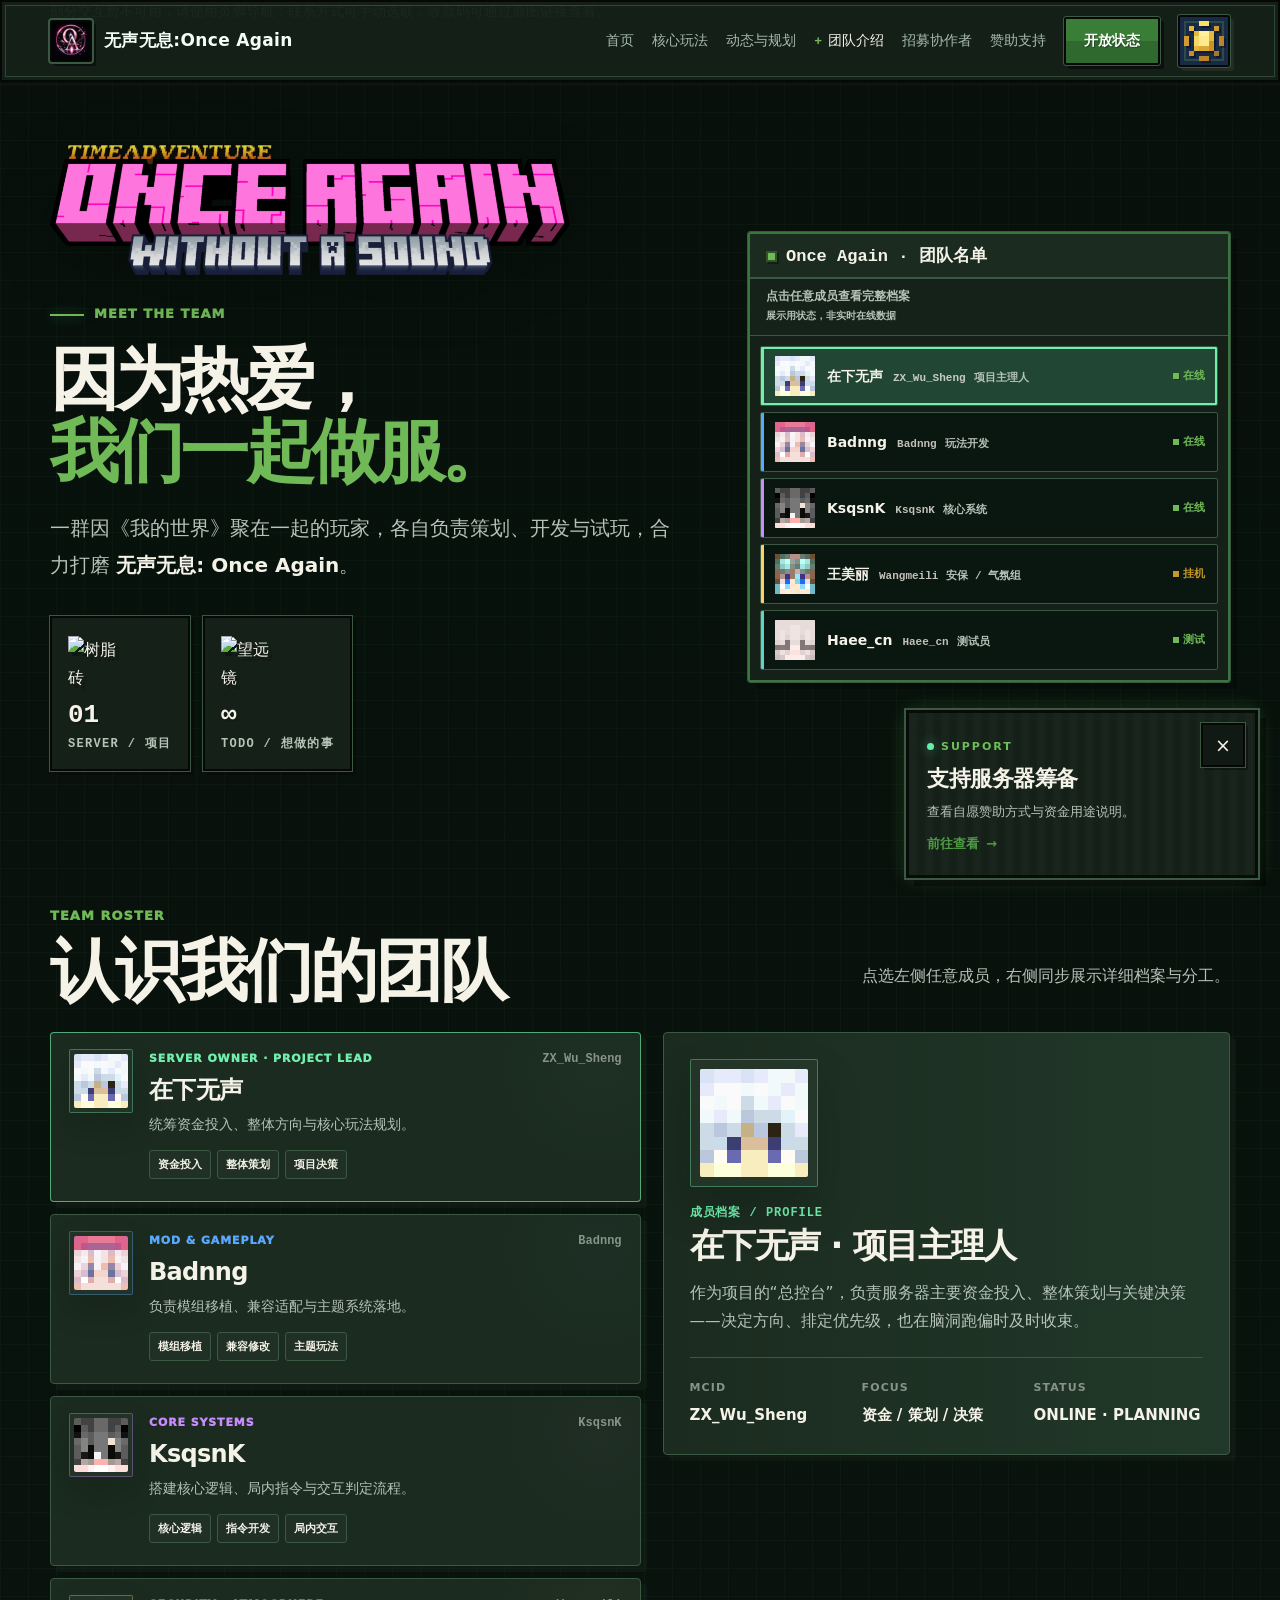
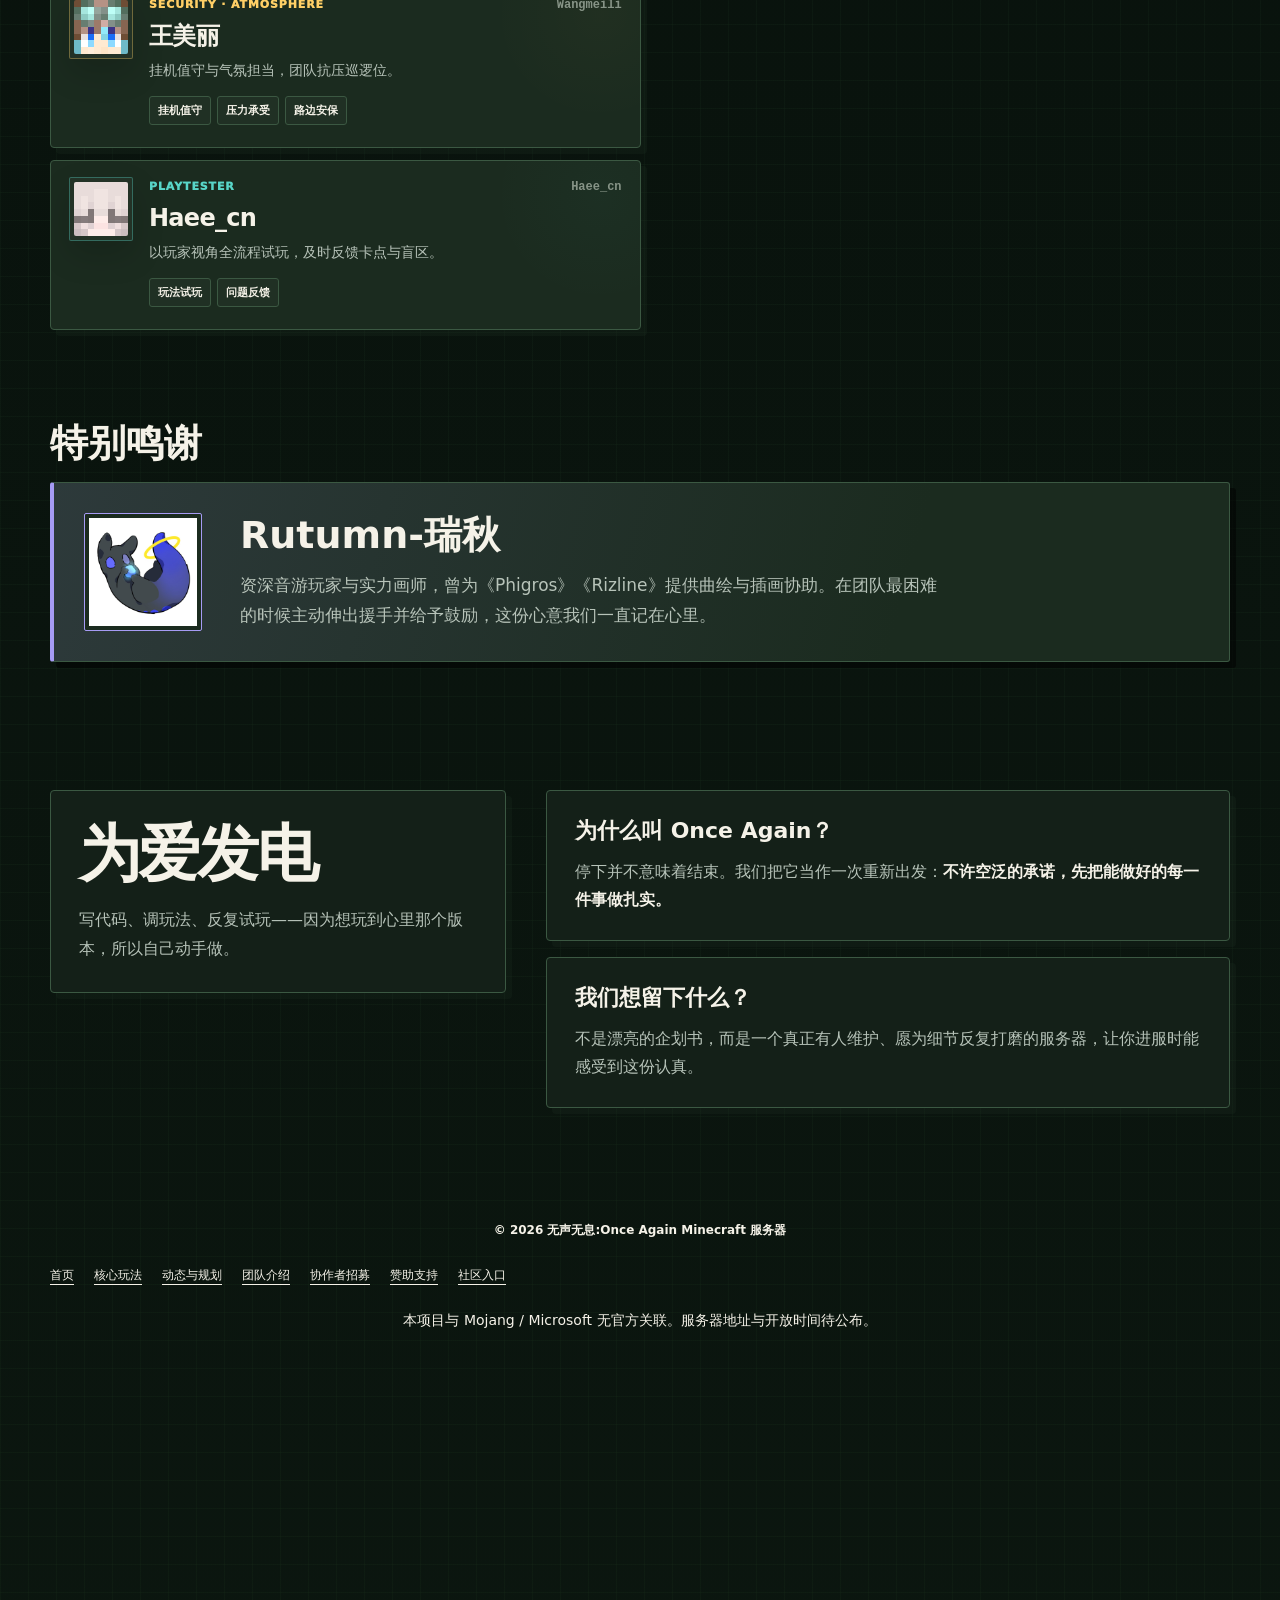
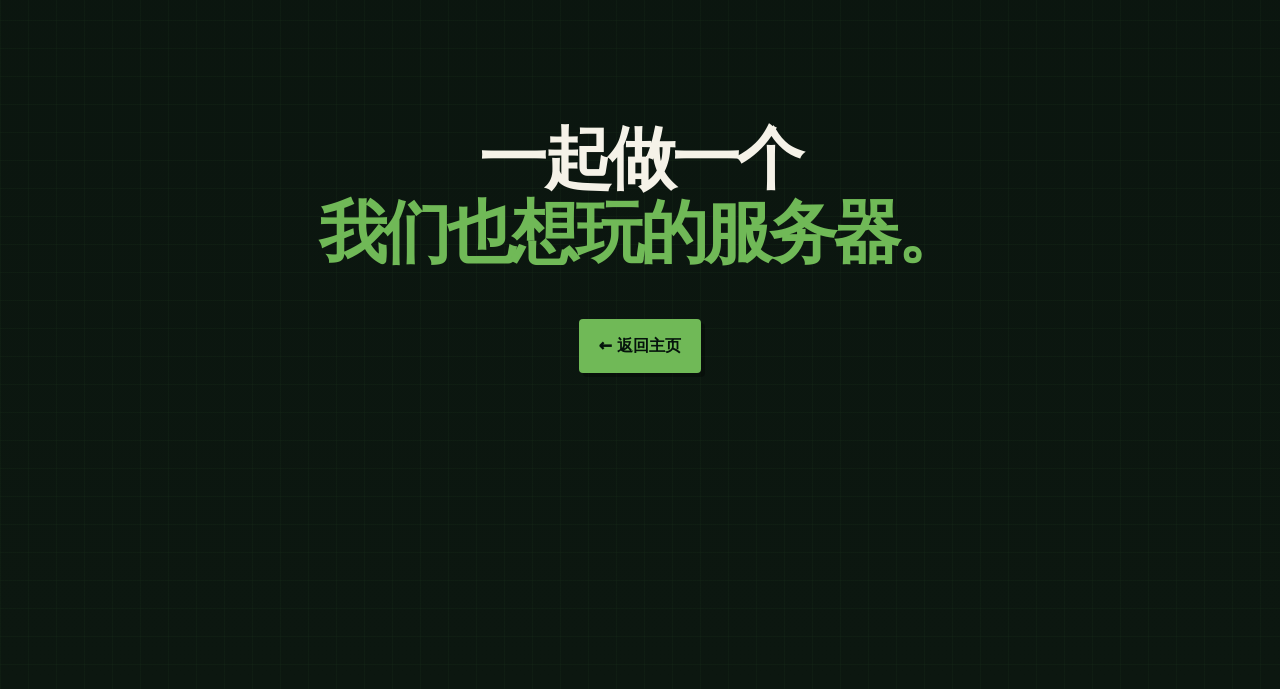
==== commit a0445b3e: "优化 网页相关文本赘述和排版" ====
--- a/jieshao.html
+++ b/jieshao.html
@@ -641,10 +641,10 @@
   </div>
 <aside class="oa-scene-teaser" id="oaSceneTeaser" aria-label="赞助支持入口">
     <a class="oa-scene-teaser-inner" href="scene1.html">
-    <span class="oa-scene-kicker"><i class="oa-scene-kicker-dot"></i>NEW SCENE</span>
-    <strong class="oa-scene-title">助力服务器复活</strong>
-    <span class="oa-scene-desc">前往另一个场景，查看赞助与支持方式。</span>
-    <span class="oa-scene-enter">进入场景 <span aria-hidden="true">→</span></span>
+    <span class="oa-scene-kicker"><i class="oa-scene-kicker-dot"></i>SUPPORT</span>
+    <strong class="oa-scene-title">支持服务器筹备</strong>
+    <span class="oa-scene-desc">查看自愿赞助方式与资金用途说明。</span>
+    <span class="oa-scene-enter">前往查看 <span aria-hidden="true">→</span></span>
   </a>
     <button class="oa-scene-close" id="oaSceneTeaserClose" type="button" aria-label="关闭赞助支持入口">×</button>
   </aside>
@@ -668,7 +668,7 @@
       <img class="oa-team-title-image" src="最新服务器title.png" alt="Once Again · Without A Sound 服务器标题" width="1024" height="258" decoding="async" fetchpriority="high">
       <div class="eyebrow">MEET THE TEAM</div>
       <h1>因为热爱，<span>我们一起做服。</span></h1>
-      <p class="hero-copy">我们是一群热爱《我的世界》的玩家。从策划、开发到试玩，我们把各自喜欢做的事凑到一起，慢慢把<strong>无声无息: Once Again</strong>做出来。</p>
+      <p class="hero-copy">一群因《我的世界》聚在一起的玩家，各自负责策划、开发与试玩，合力打磨 <strong>无声无息: Once Again</strong>。</p>
       <div class="hero-metrics">
         <div class="metric" data-fallback="树脂砖"><img class="metric-icon mc-official-item" data-mc-item="resin_brick" src="mc-icons/resin_brick.png" alt="树脂砖" decoding="async" referrerpolicy="no-referrer" width="16" height="16" loading="lazy"><b>01</b><span>SERVER / 项目</span></div>
         <div class="metric" data-fallback="望远镜"><img class="metric-icon mc-official-item" data-mc-item="spyglass" src="mc-icons/spyglass.png" alt="望远镜" decoding="async" referrerpolicy="no-referrer" width="16" height="16" loading="lazy"><b>∞</b><span>TODO / 想做的事</span></div>
@@ -676,7 +676,7 @@
     </div>
     <div class="team-orbit player-list-panel reveal show" aria-label="团队成员名单，状态为介绍展示">
       <div class="player-list-head"><span class="server-dot"></span><strong>Once Again · 团队名单</strong></div>
-      <div class="player-list-motd">选择头像，查看成员档案。<br><small>状态为成员介绍展示，并非实时在线数据。</small></div>
+      <div class="player-list-motd">点击任意成员查看完整档案<br><small>展示用状态，非实时在线数据</small></div>
       <div class="player-list-rows">
         <div class="orbit-person op1 is-selected" data-id="owner" tabindex="0" role="button" aria-pressed="true" aria-label="查看在下无声的成员档案" title="在下无声 / ZX_Wu_Sheng" aria-controls="profilePanel"><span class="avatar-fallback">无声</span><img src="assets/avatars/ZX_Wu_Sheng.png" data-mcid="ZX_Wu_Sheng" data-avatar-size="160" data-avatar-source="0" alt="ZX_Wu_Sheng 的 Minecraft 头像" loading="eager" width="160" height="160" decoding="async"><span class="player-info"><b>在下无声</b><small><span class="player-mcid">ZX_Wu_Sheng</span><span class="player-role">项目主理人</span></small></span><span class="player-status">在线</span></div>
         <div class="orbit-person op2" data-id="badnng" tabindex="0" role="button" aria-pressed="false" aria-label="查看 Badnng 的成员档案" title="Badnng" aria-controls="profilePanel"><span class="avatar-fallback">NNG</span><img src="assets/avatars/Badnng.png" data-mcid="Badnng" data-avatar-size="160" data-avatar-source="0" alt="Badnng 的 Minecraft 头像" loading="eager" width="160" height="160" decoding="async"><span class="player-info"><b>Badnng</b><small><span class="player-mcid">Badnng</span><span class="player-role">玩法开发</span></small></span><span class="player-status">在线</span></div>
@@ -685,7 +685,7 @@
         <div class="orbit-person op-haee" data-id="haee" tabindex="0" role="button" aria-pressed="false" aria-label="查看 Haee_cn 的成员档案" title="Haee_cn" aria-controls="profilePanel">
           <span class="avatar-fallback" aria-hidden="true">H</span>
           <img src="assets/avatars/Haee_cn.png" data-mcid="Haee_cn" data-avatar-size="160" data-avatar-source="0" alt="Haee_cn 的 Minecraft 头像" width="160" height="160" decoding="async">
-          <span class="player-info"><b>Haee_cn</b><small><span class="player-role">测试员</span></small></span>
+          <span class="player-info"><b>Haee_cn</b><small><span class="player-mcid">Haee_cn</span><span class="player-role">测试员</span></small></span>
           <span class="player-status">测试</span>
         </div>
       </div>
@@ -696,75 +696,62 @@
   <div class="container">
     <div class="section-head reveal">
       <div><div class="kicker">TEAM ROSTER</div><h2>认识我们的团队</h2></div>
-      <p class="section-desc">从服主、开发到测试和安保，大家各有分工。选择成员卡片，可以查看下方的职责档案。</p>
+      <p class="section-desc">点选左侧任意成员，右侧同步展示详细档案与分工。</p>
     </div>
-    <div class="team-grid">
-      <article class="member-card active reveal" data-id="owner" tabindex="0" role="button" aria-label="查看在下无声的成员档案" aria-pressed="true" aria-controls="profilePanel">
-        <div class="card-top"><div class="head-wrap"><span class="head-fallback">无声</span><img src="assets/avatars/ZX_Wu_Sheng.png" data-mcid="ZX_Wu_Sheng" data-avatar-size="160" data-avatar-source="0" alt="ZX_Wu_Sheng 的 Minecraft 头像" loading="lazy" width="160" height="160" decoding="async"></div></div>
-        <div class="member-role">SERVER OWNER · PROJECT LEAD</div>
-        <h3 class="member-name">在下无声</h3>
-        <div class="mcid">MCID / ZX_Wu_Sheng</div>
-        <p class="member-desc">服主与项目主理人。负责服务器主要资金投入、整体方向、玩法策划与关键决策；一句话概括，就是负责“这个项目到底要做成什么样”。</p>
-        <div class="tags"><span class="tag">资金投入</span><span class="tag">整体策划</span><span class="tag">项目决策</span></div>
-        <div class="status">ONLINE · PLANNING</div>
-      </article>
-      <article class="member-card badnng reveal" data-id="badnng" tabindex="0" role="button" aria-label="查看 Badnng 的成员档案" aria-pressed="false" aria-controls="profilePanel">
-        <div class="card-top"><div class="head-wrap"><span class="head-fallback">NNG</span><img src="assets/avatars/Badnng.png" data-mcid="Badnng" data-avatar-size="160" data-avatar-source="0" alt="Badnng 的 Minecraft 头像" loading="lazy" width="160" height="160" decoding="async"></div></div>
-        <div class="member-role">MOD & GAMEPLAY DEVELOPER</div>
-        <h3 class="member-name">Badnng</h3>
-        <div class="mcid">MCID / Badnng</div>
-        <p class="member-desc">模组与玩法开发。主要负责模组移植、兼容性修改，以及主题玩法和内容系统的开发，把“想法”真正接进可以玩的游戏体验里。</p>
-        <div class="tags"><span class="tag">模组移植</span><span class="tag">兼容修改</span><span class="tag">主题玩法</span></div>
-        <div class="status">BUILDING · GAMEPLAY</div>
-      </article>
-      <article class="member-card ksq reveal" data-id="ksq" tabindex="0" role="button" aria-label="查看 KsqsnK 的成员档案" aria-pressed="false" aria-controls="profilePanel">
-        <div class="card-top"><div class="head-wrap"><span class="head-fallback">KS</span><img src="assets/avatars/KsqsnK.png" data-mcid="KsqsnK" data-avatar-size="160" data-avatar-source="0" alt="KsqsnK 的 Minecraft 头像" loading="lazy" width="160" height="160" decoding="async"></div></div>
-        <div class="member-role">CORE SYSTEMS DEVELOPER</div>
-        <h3 class="member-name">KsqsnK</h3>
-        <div class="mcid">MCID / KsqsnK</div>
-        <p class="member-desc">核心系统开发。负责服务器主要代码逻辑、局内指令与交互流程，把规则、事件和玩法条件写成真正能稳定运行的系统。</p>
-        <div class="tags"><span class="tag">核心逻辑</span><span class="tag">指令开发</span><span class="tag">局内交互</span></div>
-        <div class="status">COMPILING · CORE LOGIC</div>
-      </article>
-      <article class="member-card wang reveal" data-id="wang" tabindex="0" role="button" aria-label="查看王美丽的成员档案" aria-pressed="false" aria-controls="profilePanel">
-        <div class="card-top"><div class="head-wrap"><span class="head-fallback">王</span><img src="assets/avatars/Wangmeili.png" data-mcid="Wangmeili" data-avatar-size="160" data-avatar-source="0" alt="Wangmeili 的 Minecraft 头像" loading="lazy" width="160" height="160" decoding="async"></div></div>
-        <div class="member-role">??? · SECURITY / ATMOSPHERE UNIT</div>
-        <h3 class="member-name">王美丽</h3>
-        <div class="mcid">MCID / Wangmeili</div>
-        <p class="member-desc">安保兼气氛组。主要负责挂机值守、承受团队吐槽、充当服务器吉祥物与路边巡逻单位；必要时开启“当狗模式”，哪里需要哪里出现。</p>
-        <div class="tags"><span class="tag">挂机值守</span><span class="tag">压力承受</span><span class="tag">路边安保</span></div>
-        <div class="status">AFK · SECURITY</div>
-      </article>
-      <article class="member-card haee reveal" data-id="haee" tabindex="0" role="button" aria-label="查看 Haee_cn 的成员档案" aria-pressed="false" aria-controls="profilePanel">
-        <div class="card-top">
-          <div class="head-wrap">
-            <span class="head-fallback" aria-hidden="true">H</span>
-            <img src="assets/avatars/Haee_cn.png" data-mcid="Haee_cn" data-avatar-size="160" data-avatar-source="0" alt="Haee_cn 的 Minecraft 头像" loading="lazy" width="160" height="160" decoding="async">
+    <div class="team-workspace">
+      <div class="team-grid">
+        <article class="member-card active reveal" data-id="owner" tabindex="0" role="button" aria-label="查看在下无声的成员档案" aria-pressed="true" aria-controls="profilePanel">
+          <div class="card-top"><div class="head-wrap"><span class="head-fallback">无声</span><img src="assets/avatars/ZX_Wu_Sheng.png" data-mcid="ZX_Wu_Sheng" data-avatar-size="160" data-avatar-source="0" alt="ZX_Wu_Sheng 的 Minecraft 头像" loading="lazy" width="160" height="160" decoding="async"></div></div>
+          <div class="member-card-head"><span class="member-role">SERVER OWNER · PROJECT LEAD</span><span class="mcid">ZX_Wu_Sheng</span></div>
+          <h3 class="member-name">在下无声</h3>
+          <p class="member-desc">统筹资金投入、整体方向与核心玩法规划。</p>
+          <div class="tags"><span class="tag">资金投入</span><span class="tag">整体策划</span><span class="tag">项目决策</span></div>
+        </article>
+        <article class="member-card badnng reveal" data-id="badnng" tabindex="0" role="button" aria-label="查看 Badnng 的成员档案" aria-pressed="false" aria-controls="profilePanel">
+          <div class="card-top"><div class="head-wrap"><span class="head-fallback">NNG</span><img src="assets/avatars/Badnng.png" data-mcid="Badnng" data-avatar-size="160" data-avatar-source="0" alt="Badnng 的 Minecraft 头像" loading="lazy" width="160" height="160" decoding="async"></div></div>
+          <div class="member-card-head"><span class="member-role">MOD & GAMEPLAY</span><span class="mcid">Badnng</span></div>
+          <h3 class="member-name">Badnng</h3>
+          <p class="member-desc">负责模组移植、兼容适配与主题系统落地。</p>
+          <div class="tags"><span class="tag">模组移植</span><span class="tag">兼容修改</span><span class="tag">主题玩法</span></div>
+        </article>
+        <article class="member-card ksq reveal" data-id="ksq" tabindex="0" role="button" aria-label="查看 KsqsnK 的成员档案" aria-pressed="false" aria-controls="profilePanel">
+          <div class="card-top"><div class="head-wrap"><span class="head-fallback">KS</span><img src="assets/avatars/KsqsnK.png" data-mcid="KsqsnK" data-avatar-size="160" data-avatar-source="0" alt="KsqsnK 的 Minecraft 头像" loading="lazy" width="160" height="160" decoding="async"></div></div>
+          <div class="member-card-head"><span class="member-role">CORE SYSTEMS</span><span class="mcid">KsqsnK</span></div>
+          <h3 class="member-name">KsqsnK</h3>
+          <p class="member-desc">搭建核心逻辑、局内指令与交互判定流程。</p>
+          <div class="tags"><span class="tag">核心逻辑</span><span class="tag">指令开发</span><span class="tag">局内交互</span></div>
+        </article>
+        <article class="member-card wang reveal" data-id="wang" tabindex="0" role="button" aria-label="查看王美丽的成员档案" aria-pressed="false" aria-controls="profilePanel">
+          <div class="card-top"><div class="head-wrap"><span class="head-fallback">王</span><img src="assets/avatars/Wangmeili.png" data-mcid="Wangmeili" data-avatar-size="160" data-avatar-source="0" alt="Wangmeili 的 Minecraft 头像" loading="lazy" width="160" height="160" decoding="async"></div></div>
+          <div class="member-card-head"><span class="member-role">SECURITY · ATMOSPHERE</span><span class="mcid">Wangmeili</span></div>
+          <h3 class="member-name">王美丽</h3>
+          <p class="member-desc">挂机值守与气氛担当，团队抗压巡逻位。</p>
+          <div class="tags"><span class="tag">挂机值守</span><span class="tag">压力承受</span><span class="tag">路边安保</span></div>
+        </article>
+        <article class="member-card haee reveal" data-id="haee" tabindex="0" role="button" aria-label="查看 Haee_cn 的成员档案" aria-pressed="false" aria-controls="profilePanel">
+          <div class="card-top"><div class="head-wrap"><span class="head-fallback" aria-hidden="true">H</span><img src="assets/avatars/Haee_cn.png" data-mcid="Haee_cn" data-avatar-size="160" data-avatar-source="0" alt="Haee_cn 的 Minecraft 头像" loading="lazy" width="160" height="160" decoding="async"></div></div>
+          <div class="member-card-head"><span class="member-role">PLAYTESTER</span><span class="mcid">Haee_cn</span></div>
+          <h3 class="member-name">Haee_cn</h3>
+          <p class="member-desc">以玩家视角全流程试玩，及时反馈卡点与盲区。</p>
+          <div class="tags"><span class="tag">玩法试玩</span><span class="tag">问题反馈</span></div>
+        </article>
+      </div>
+      <section class="profile-panel reveal" id="profilePanel" style="--profile:#70efad" aria-labelledby="profileTitle" aria-live="polite" aria-atomic="true">
+        <div class="profile-inner">
+          <div class="profile-avatar"><span class="profile-avatar-fallback" id="profileFallback">无声</span><img id="profileAvatar" src="assets/avatars/ZX_Wu_Sheng.png" data-mcid="ZX_Wu_Sheng" data-avatar-size="240" data-avatar-source="0" alt="在下无声的 Minecraft 头像" width="240" height="240" decoding="async"></div>
+          <div>
+            <div class="profile-label">成员档案 / PROFILE</div>
+            <h3 class="profile-title" id="profileTitle">在下无声 · 项目主理人</h3>
+            <p class="profile-text" id="profileText">作为项目的“总控台”，负责服务器主要资金投入、整体策划与关键决策——决定方向、排定优先级，也在脑洞跑偏时及时收束。</p>
+            <div class="profile-bottom">
+              <div class="profile-stat"><small>MCID</small><b id="profileMcid">ZX_Wu_Sheng</b></div>
+              <div class="profile-stat"><small>FOCUS</small><b id="profileFocus">资金 / 策划 / 决策</b></div>
+              <div class="profile-stat"><small>STATUS</small><b id="profileStatus">ONLINE · PLANNING</b></div>
+            </div>
           </div>
         </div>
-        <div class="member-role">PLAYTESTER · 测试员</div>
-        <h3 class="member-name">Haee_cn</h3>
-        <div class="mcid">MCID / Haee_cn</div>
-        <p class="member-desc">目前还是学生，是个很喜欢《我的世界》的玩家。加入团队后，他会从玩家的角度试玩服务器，帮我们发现平时容易忽略的问题。</p>
-        <div class="tags"><span class="tag">玩法试玩</span><span class="tag">问题反馈</span></div>
-        <div class="status">PLAYTESTING</div>
-      </article>
+      </section>
     </div>
-    <section class="profile-panel reveal" id="profilePanel" style="--profile:#70efad" aria-labelledby="profileTitle" aria-live="polite" aria-atomic="true">
-      <div class="profile-inner">
-        <div class="profile-avatar"><span class="profile-avatar-fallback" id="profileFallback">无声</span><img id="profileAvatar" src="assets/avatars/ZX_Wu_Sheng.png" data-mcid="ZX_Wu_Sheng" data-avatar-size="240" data-avatar-source="0" alt="在下无声的 Minecraft 头像" width="240" height="240" decoding="async"></div>
-        <div>
-          <div class="profile-label">成员档案 / PROFILE</div>
-          <h3 class="profile-title" id="profileTitle">在下无声 · 项目主理人</h3>
-          <p class="profile-text" id="profileText">负责服务器的主要资金投入、整体策划与方向决策。他更像项目的“总控台”：决定我们往哪里走、优先做什么，以及什么时候该把一个过大的脑洞先放回抽屉里。</p>
-          <div class="profile-bottom">
-            <div class="profile-stat"><small>MCID</small><b id="profileMcid">ZX_Wu_Sheng</b></div>
-            <div class="profile-stat"><small>FOCUS</small><b id="profileFocus">资金 / 策划 / 决策</b></div>
-            <div class="profile-stat"><small>STATUS</small><b id="profileStatus">ONLINE · PLANNING</b></div>
-          </div>
-        </div>
-      </div>
-    </section>
   </div>
 </section>
 <section id="thanks" aria-labelledby="thanks-title">
@@ -774,25 +761,18 @@
       <img src="assets/avatars/rutumn-ruiqiu.jpg" alt="Rutumn-瑞秋的头像" width="640" height="640" loading="lazy" decoding="async">
       <h3>Rutumn-瑞秋</h3>
       <div class="thanks-intro">
-        <p>瑞秋是位资深音游玩家，也是我们眼里的绘画大神。她曾为《Phigros》和《Rizline》提供曲绘与插画协助。</p>
-        <p>得知我们团队遇到困难时，她主动提出帮忙，也给了我们不少安慰和鼓励。谢谢你，瑞秋，这份心意我们一直记着。</p>
+        <p>资深音游玩家与实力画师，曾为《Phigros》《Rizline》提供曲绘与插画协助。在团队最困难的时候主动伸出援手并给予鼓励，这份心意我们一直记在心里。</p>
       </div>
     </div>
   </div>
 </section>
 <section class="section">
   <div class="container story-wrap">
-    <aside class="story-index reveal"><h2 class="big">为爱发电</h2><p>有人写代码，有人调玩法，也有人从头试玩，把遇到的问题带回来一起解决。</p></aside>
+    <aside class="story-index reveal"><h2 class="big">为爱发电</h2><p>写代码、调玩法、反复试玩——因为想玩到心里那个版本，所以自己动手做。</p></aside>
     <div>
-      <article class="story-card reveal"><h3>为什么叫 Once Again？</h3><p>因为有些东西停下来，不代表一定要永远停在那里。我们更愿意把这次当作一次重新出发：<strong>不靠夸张的承诺，先把每一件能做好的事做好。</strong></p></article>
-      <article class="story-card reveal"><h3>我们想留下什么？</h3><p>不是“看起来很大”的项目介绍，而是一个真正有人在维护、有人在打磨、有人会为一个细节吵半天的服务器。哪怕团队不大，也希望你进入游戏时能感受到它背后有人认真做过。</p></article>
+      <article class="story-card reveal"><h3>为什么叫 Once Again？</h3><p>停下并不意味着结束。我们把它当作一次重新出发：<strong>不许空泛的承诺，先把能做好的每一件事做扎实。</strong></p></article>
+      <article class="story-card reveal"><h3>我们想留下什么？</h3><p>不是漂亮的企划书，而是一个真正有人维护、愿为细节反复打磨的服务器，让你进服时能感受到这份认真。</p></article>
     </div>
-  </div>
-</section>
-<section class="finale">
-  <div class="container reveal">
-    <h2>一起做一个<br><span>我们也想玩的服务器。</span></h2>
-    <a class="return-home" href="index.html">← 返回主页</a>
   </div>
 </section>
 </main>
@@ -808,6 +788,12 @@
       <p class="site-note">本项目与 Mojang / Microsoft 无官方关联。服务器地址与开放时间待公布。</p>
     </div>
   </footer>
+<section class="finale" aria-label="结语">
+  <div class="container reveal">
+    <h2>一起做一个<br><span>我们也想玩的服务器。</span></h2>
+    <a class="return-home" href="index.html">← 返回主页</a>
+  </div>
+</section>
 <script id="team-profiles">
 (() => {
   const $ = (selector) => document.querySelector(selector);
@@ -818,27 +804,27 @@
     owner:{
       color:'#70efad', name:'在下无声', title:'项目主理人', mcid:'ZX_Wu_Sheng', fallback:'无声',
       focus:'资金 / 策划 / 决策', status:'ONLINE · PLANNING',
-      text:'负责服务器的主要资金投入、整体策划与方向决策。他更像项目的“总控台”：决定我们往哪里走、优先做什么，以及什么时候该把一个过大的脑洞先放回抽屉里。'
+      text:'作为项目的“总控台”，负责服务器主要资金投入、整体策划与关键决策——决定方向、排定优先级，也在脑洞跑偏时及时收束。'
     },
     badnng:{
       color:'#59a9ff', name:'Badnng', title:'模组与玩法开发', mcid:'Badnng', fallback:'NNG',
       focus:'模组移植 / 兼容 / 玩法', status:'BUILDING · GAMEPLAY',
-      text:'负责模组移植、兼容性修改、主题玩法与内容系统开发。很多“这个玩法要是能这样就好了”的想法，最后都需要在这里变成真正能加载、能运行、能玩的东西。'
+      text:'专注模组移植、兼容性修改与主题玩法系统开发。把策划案里“要是能这样玩就好了”的点子，一步步做成能稳定运行的真实内容。'
     },
     ksq:{
       color:'#c98cff', name:'KsqsnK', title:'核心系统开发', mcid:'KsqsnK', fallback:'KS',
       focus:'代码逻辑 / 指令 / 交互', status:'COMPILING · CORE LOGIC',
-      text:'负责服务器的主要代码逻辑、局内指令与交互流程。玩法规则、事件触发、条件判断和各种幕后系统，很多都从这里开始写成服务器真正能理解的逻辑。'
+      text:'负责服务器核心代码逻辑、局内指令与交互流程开发。规则判定、事件触发与各类幕后机制，都在这里沉淀为可靠的代码。'
     },
     wang:{
       color:'#ffcf66', name:'王美丽', title:'??? / 安保兼气氛组', mcid:'Wangmeili', fallback:'王',
       focus:'挂机 / 值守 / 气氛', status:'AFK · SECURITY',
-      text:'长期负责挂机值守、承受团队吐槽、充当服务器吉祥物与路边安保单位。工作范围不明、职责边界不明，但只要看到他在那儿，某种意义上就说明安保系统仍在运行。'
+      text:'长期担任挂机值守、吐槽承压位与服务器吉祥物，必要时开启“当狗模式”随时支援。职责边界成谜，但只要他在线，安保系统就算在运行。'
     },
     haee:{
       color:'#58d5c8', name:'Haee_cn', title:'测试员', mcid:'Haee_cn', fallback:'H',
       focus:'玩法试玩 / 问题反馈', status:'PLAYTESTING',
-      text:'Haee_cn 目前还是学生，平时很喜欢玩《我的世界》。在团队里，他从玩家的角度试玩服务器，留意流程哪里容易卡住、玩法哪里还不够清楚，再把遇到的问题反馈给开发团队。'
+      text:'热爱《我的世界》的学生玩家。负责从普通玩家视角试玩服务器，排查容易卡关的流程与不够清晰的引导，第一时间把体验反馈带回开发组。'
     }
   };
   function selectMember(id){
@@ -868,16 +854,50 @@
     card.addEventListener('click',()=>selectMember(card.dataset.id));
     card.addEventListener('keydown',e=>{ if(e.key==='Enter'||e.key===' '){e.preventDefault();selectMember(card.dataset.id);} });
   });
-  // 首屏头像与下方成员卡片联动：选择成员后滚动到详细档案。
+  // 首屏名单与下方成员档案联动
   function selectOrbitMember(id){
     selectMember(id);
-    const panel = $('#profilePanel');
-    if(panel) window.setTimeout(()=>panel.scrollIntoView({behavior:reduceMotion.matches?'auto':'smooth',block:'center'}),80);
+    const target = window.innerWidth >= 1024 ? $('#team') : $('#profilePanel');
+    if(target) window.setTimeout(()=>target.scrollIntoView({behavior:reduceMotion.matches?'auto':'smooth',block:'start'}),80);
   }
   $$('.orbit-person').forEach(person=>{
     person.addEventListener('click',()=>selectOrbitMember(person.dataset.id));
     person.addEventListener('keydown',e=>{ if(e.key==='Enter'||e.key===' '){e.preventDefault();selectOrbitMember(person.dataset.id);} });
   });
+  // R3：滚动至结尾全屏区时彻底隐去导航栏、悬浮入口及上方组件
+  const finale = $('.finale');
+  if (finale) {
+    const navbarEl = $('#navbar');
+    const teaserEl = $('#oaSceneTeaser');
+    let finaleFrame = 0;
+    function updateFinaleImmersive() {
+      finaleFrame = 0;
+      const menuOpen = $('#navLinks')?.classList.contains('open');
+      const rect = finale.getBoundingClientRect();
+      const vh = window.innerHeight || document.documentElement.clientHeight;
+      const atBottom = Math.ceil(window.scrollY + vh) >= Math.floor(document.documentElement.scrollHeight - 16);
+      const inFinale = !menuOpen && ((rect.top <= 48 && rect.bottom >= vh - 48) || (atBottom && rect.top <= 64));
+      document.body.classList.toggle('oa-finale-immersive', inFinale);
+      if (navbarEl) navbarEl.inert = inFinale;
+      if (teaserEl) teaserEl.inert = inFinale;
+      if (inFinale) {
+        const active = document.activeElement;
+        if (active && ((navbarEl && navbarEl.contains(active)) || (teaserEl && teaserEl.contains(active)))) {
+          active.blur();
+        }
+      }
+    }
+    function queueFinaleUpdate() {
+      if (!finaleFrame) finaleFrame = window.requestAnimationFrame(updateFinaleUpdateProxy);
+    }
+    function updateFinaleUpdateProxy() {
+      updateFinaleImmersive();
+    }
+    window.addEventListener('scroll', queueFinaleUpdate, { passive: true });
+    window.addEventListener('resize', queueFinaleUpdate, { passive: true });
+    $('#menuButton')?.addEventListener('click', () => window.setTimeout(updateFinaleImmersive, 0));
+    updateFinaleImmersive();
+  }
 })();
 </script>
   <p class="site-status" id="siteStatus" role="status" aria-live="polite" aria-atomic="true"></p>
--- a/site-mobile-shared.css
+++ b/site-mobile-shared.css
@@ -30,7 +30,7 @@
   padding: 12px 18px;
   background: var(--site-nav-panel);
   color: var(--site-nav-text);
-  transform: translateY(-160%);
+  transform: translateY(-300%);
 }
 .site-skip-link:focus { transform: none; }
 .site-footer {
@@ -134,6 +134,7 @@
 
 body.page-home,
 body.page-team,
+body.page-recruit,
 body.page-sponsor {
   background-image:
     linear-gradient(var(--oa-grid-line) 1px, transparent 1px),
@@ -567,6 +568,9 @@
     translate: none !important;
     filter: none !important;
   }
+  .page-home .journey-track .journey-line span {
+    width: 100% !important;
+  }
   .role-card, .member-card, .feature-card, .journey-step, .news-card,
   .contact-card, .pay-card, .info-card, .thanks, .oa-float-control {
     transition: none !important;
@@ -602,7 +606,6 @@
   }
 
   .page-team .metric.mc-item-failed::before { width: 40px; height: 40px; }
-  .page-recruit .mc-loadout { grid-template-columns: repeat(3, minmax(0, 1fr)); }
 
   .page-team .metric b {
     font-size: 21px !important;
@@ -789,3 +792,1190 @@
   opacity: 1 !important; transform: none !important; animation: none !important;
 }
 html[data-theme="light"] .page-home .hero-title-line:not(.hero-title-brand) { color: #246645 !important; }
+
+/* 全站排版重构与视觉层级规范（支持 320px–1440px 响应式） */
+body {
+  line-height: 1.75;
+}
+
+.site-footer {
+  margin-top: 24px;
+  padding: 36px 0 44px;
+}
+
+body:has(.oa-scene-teaser) .site-footer {
+  padding-bottom: 56px;
+}
+
+.site-footer-inner {
+  gap: 12px;
+}
+
+.site-footer-inner > p:first-child {
+  margin: 0;
+  font-weight: 800;
+}
+
+.site-footer-inner > .site-note {
+  margin: 0;
+}
+
+@media (max-width: 1100px) {
+  body:has(.oa-scene-teaser) .site-footer {
+    padding-bottom: 96px;
+  }
+}
+
+/* ================= 首页 index.html 排版重构 ================= */
+.page-home main > section {
+  overflow-x: clip;
+}
+
+@media (max-width: 900px) {
+  .page-home .reveal-left {
+    translate: -12px 0;
+  }
+  .page-home .reveal-right {
+    translate: 12px 0;
+  }
+}
+
+.page-home main > section:not(.hero) {
+  padding: clamp(56px, 6vw, 84px) 0;
+}
+
+.page-home .section-heading {
+  max-width: 720px;
+  margin-bottom: 32px;
+}
+
+.page-home .section-heading h2 {
+  margin-top: 12px;
+  font-size: clamp(30px, 4vw, 46px);
+  line-height: 1.18;
+  text-wrap: balance;
+}
+
+.page-home .section-heading p {
+  margin-top: 10px;
+  max-width: 58ch;
+  line-height: 1.8;
+}
+
+.page-home .hero-description {
+  max-width: 54ch;
+  margin-top: 20px;
+  line-height: 1.85;
+}
+
+/* 2 级信息层级：顶部 2 张核心系统宽卡 + 下方 4 张机制卡 */
+.page-home .feature-grid {
+  display: grid;
+  grid-template-columns: repeat(12, minmax(0, 1fr));
+  gap: 16px;
+  align-items: stretch;
+}
+
+.page-home .feature-card {
+  grid-column: span 3;
+  display: flex;
+  flex-direction: column;
+  min-height: 0;
+  padding: 22px 20px;
+}
+
+.page-home .feature-card--lead {
+  grid-column: span 6;
+  display: grid;
+  grid-template-columns: 64px minmax(0, 1fr);
+  gap: 6px 18px;
+  align-items: start;
+  padding: 24px 24px;
+  border-left: 5px solid var(--mc-highlight) !important;
+  background: linear-gradient(135deg, color-mix(in srgb, var(--mc-highlight) 8%, var(--mc-panel)), var(--mc-panel)) !important;
+}
+
+.page-home .feature-card--lead .feature-icon {
+  grid-column: 1;
+  grid-row: 1 / span 3;
+}
+
+.page-home .feature-card--lead .feature-tag,
+.page-home .feature-card--lead h3,
+.page-home .feature-card--lead p {
+  grid-column: 2;
+}
+
+.page-home .feature-tag {
+  display: inline-flex;
+  align-self: flex-start;
+  justify-self: start;
+  margin-top: 14px;
+  padding: 3px 8px;
+  border: 1px solid var(--mc-line);
+  background: var(--mc-slot);
+  color: var(--mc-highlight);
+  font: 800 11px/1.3 Consolas, "Microsoft YaHei", monospace;
+  letter-spacing: .04em;
+}
+
+.page-home .feature-card--lead .feature-tag {
+  margin-top: 0;
+}
+
+.page-home .feature-card h3 {
+  margin-top: 10px;
+  font-size: 20px;
+  line-height: 1.3;
+}
+
+.page-home .feature-card--lead h3 {
+  margin-top: 6px;
+  font-size: 23px;
+}
+
+.page-home .feature-card p {
+  margin-top: 8px;
+  font-size: 14.5px;
+  line-height: 1.75;
+}
+
+@media (max-width: 1023px) {
+  .page-home .feature-grid {
+    grid-template-columns: repeat(2, minmax(0, 1fr));
+  }
+  .page-home .feature-card,
+  .page-home .feature-card--lead {
+    grid-column: auto;
+    display: flex;
+    flex-direction: column;
+  }
+  .page-home .feature-card--lead .feature-tag {
+    margin-top: 14px;
+  }
+}
+
+@media (max-width: 700px) {
+  .page-home .feature-grid {
+    grid-template-columns: 1fr;
+  }
+}
+
+/* 水平连接时间线（桌面端 5 步一字连接进度轨） */
+.page-home .journey-track {
+  position: relative;
+  display: grid;
+  grid-template-columns: repeat(5, minmax(0, 1fr));
+  gap: 14px;
+  align-items: stretch;
+}
+
+.page-home .journey-track.reveal {
+  opacity: 1;
+  translate: none;
+}
+
+.page-home .journey-track.journey-active .journey-line span,
+.page-home .journey-track.reveal-active .journey-line span,
+html:not(.motion-ready) .page-home .journey-track .journey-line span {
+  width: 100%;
+}
+
+.page-home .journey-line {
+  position: absolute;
+  top: 34px;
+  left: 6%;
+  right: 6%;
+  height: 4px;
+  z-index: 0;
+  pointer-events: none;
+}
+
+.page-home .journey-step {
+  position: relative;
+  z-index: 1;
+  display: flex;
+  flex-direction: column;
+  min-height: 0;
+  padding: 18px 16px 20px;
+}
+
+.page-home .journey-step-head {
+  display: flex;
+  align-items: center;
+  justify-content: space-between;
+  gap: 10px;
+  margin-bottom: 14px;
+}
+
+.page-home .journey-number {
+  display: inline-grid;
+  place-items: center;
+  min-width: 34px;
+  height: 30px;
+  padding: 0 7px;
+  border: 2px solid var(--mc-edge);
+  background: var(--mc-highlight);
+  color: #0d1d0c;
+  font: 900 12px/1 Consolas, monospace;
+  box-shadow: 2px 2px 0 rgba(0, 0, 0, .35);
+}
+
+.page-home .journey-step .journey-icon.mc-item-icon {
+  margin-top: 0;
+  width: 44px;
+  height: 44px;
+}
+
+.page-home .journey-step .journey-icon.mc-item-icon .mc-official-item {
+  width: 38px;
+  height: 38px;
+}
+
+.page-home .journey-step h3 {
+  margin-top: 0;
+  font-size: 18px;
+  line-height: 1.35;
+}
+
+.page-home .journey-step p {
+  margin-top: 8px;
+  font-size: 14px;
+  line-height: 1.72;
+}
+
+@media (max-width: 1023px) {
+  .page-home .journey-track {
+    grid-template-columns: repeat(2, minmax(0, 1fr));
+  }
+  .page-home .journey-line {
+    display: none;
+  }
+}
+
+@media (max-width: 700px) {
+  .page-home .journey-track {
+    grid-template-columns: 1fr;
+  }
+}
+
+/* 非对称编辑栏布局（#updateLog 兼容动态注入） */
+.page-home .update-log {
+  display: grid;
+  grid-template-columns: minmax(0, 1.15fr) minmax(0, 0.85fr);
+  gap: 18px;
+  align-items: stretch;
+}
+
+.page-home .update-entry {
+  display: flex;
+  flex-direction: column;
+  padding: 24px;
+}
+
+.page-home .update-entry:first-child {
+  grid-row: span 2;
+  padding: 28px 26px;
+  background: linear-gradient(150deg, color-mix(in srgb, var(--mc-highlight) 7%, var(--mc-panel)), var(--mc-panel)) !important;
+}
+
+.page-home .update-entry:first-child h3 {
+  font-size: clamp(22px, 2.4vw, 28px);
+}
+
+.page-home .update-entry .update-meta {
+  margin: 0;
+  font-size: 13px;
+  letter-spacing: .04em;
+}
+
+.page-home .update-entry .update-date {
+  margin: 6px 0 12px;
+  font-size: 13px;
+}
+
+.page-home .update-entry h3 {
+  margin: 0;
+  font-size: 20px;
+  line-height: 1.35;
+}
+
+.page-home .update-entry > p:last-of-type {
+  margin-top: 10px;
+  line-height: 1.8;
+}
+
+@media (max-width: 900px) {
+  .page-home .update-log {
+    grid-template-columns: 1fr;
+  }
+  .page-home .update-entry:first-child {
+    grid-row: auto;
+  }
+}
+
+/* 精简后的服务器接入终端（#join） */
+.page-home .join-box-redesign {
+  display: grid;
+  grid-template-columns: minmax(0, 1.05fr) minmax(0, 0.95fr);
+  min-height: 0;
+  gap: clamp(24px, 4vw, 48px);
+  padding: clamp(28px, 4vw, 46px);
+  align-items: center;
+}
+
+.page-home .join-title {
+  width: auto !important;
+  white-space: normal !important;
+  font-size: clamp(28px, 3.2vw, 44px) !important;
+  line-height: 1.12;
+  letter-spacing: -0.02em;
+  text-wrap: balance;
+}
+
+.page-home .join-description {
+  max-width: 48ch;
+  margin-top: 14px !important;
+  line-height: 1.8;
+}
+
+.page-home .join-status-pill {
+  display: inline-flex;
+  align-items: center;
+  gap: 8px;
+  margin-top: 16px;
+  padding: 7px 12px;
+  border: 1px solid var(--mc-line);
+  background: var(--mc-slot);
+  color: var(--mc-text);
+  font: 700 13px/1.4 Consolas, "Microsoft YaHei", monospace;
+}
+
+.page-home #server-opening-note {
+  margin-top: 12px;
+}
+
+@media (max-width: 960px) {
+  .page-home .join-box-redesign {
+    grid-template-columns: 1fr;
+  }
+}
+
+.page-home .contact-grid {
+  gap: 18px;
+  align-items: stretch;
+}
+
+.page-home .contact-card {
+  display: flex;
+  flex-direction: column;
+  padding: 24px 22px;
+}
+
+.page-home .contact-card p {
+  margin-top: 10px;
+  margin-bottom: 18px;
+  line-height: 1.78;
+}
+
+.page-home .contact-card :is(.site-unavailable, a) {
+  margin-top: auto;
+  align-self: flex-start;
+}
+
+/* ================= 团队介绍 jieshao.html 重构与 R3 隔离 ================= */
+.page-team .section {
+  padding: clamp(52px, 6vw, 76px) 0;
+}
+
+.page-team .hero {
+  min-height: auto;
+  padding: 120px 0 58px;
+}
+
+.page-team .hero h1 {
+  font-size: clamp(38px, 5.4vw, 76px);
+  line-height: 1.04;
+}
+
+.page-team .hero-copy {
+  max-width: 52ch;
+  line-height: 1.85;
+}
+
+.page-team .player-list-motd {
+  line-height: 1.55;
+}
+
+/* Minecraft 服务器 Tab-list 五人纵向队列（对齐 Haee_cn 与全员） */
+.page-team .player-list-rows {
+  display: grid;
+  grid-template-columns: 1fr;
+  gap: 6px;
+  padding: 10px;
+}
+
+.page-team .team-orbit .orbit-person {
+  position: relative;
+  left: auto;
+  top: auto;
+  flex: none;
+  width: 100%;
+  min-height: 0;
+  display: grid;
+  grid-template-columns: 40px minmax(0, 1fr) auto;
+  align-items: center;
+  justify-items: stretch;
+  gap: 12px;
+  padding: 9px 12px 9px 14px;
+  text-align: left;
+  border-radius: 2px;
+}
+
+.page-team .team-orbit .orbit-person img,
+.page-team .team-orbit .orbit-person .avatar-fallback {
+  width: 40px;
+  height: 40px;
+  grid-column: 1;
+  grid-row: 1;
+}
+
+.page-team .team-orbit .player-info {
+  grid-column: 2;
+  display: flex;
+  flex-wrap: wrap;
+  align-items: baseline;
+  gap: 4px 10px;
+}
+
+.page-team .team-orbit .player-info b {
+  font-size: 14px;
+}
+
+.page-team .team-orbit .player-info small {
+  display: inline-flex;
+  flex-wrap: wrap;
+  gap: 4px 8px;
+  font-size: 11px;
+}
+
+.page-team .team-orbit .player-info small span {
+  display: inline;
+}
+
+.page-team .team-orbit .player-mcid {
+  color: var(--text);
+  opacity: .78;
+}
+
+.page-team .team-orbit .player-status {
+  position: static;
+  grid-column: 3;
+  justify-self: end;
+  font-size: 11px;
+  white-space: nowrap;
+}
+
+.page-team .section-head {
+  margin-bottom: 26px;
+}
+
+/* 左右分栏联动工作区：左侧 5 人列表 + 右侧粘性详细档案 */
+.page-team .team-workspace {
+  display: grid;
+  grid-template-columns: minmax(0, 1.02fr) minmax(0, 0.98fr);
+  gap: 22px;
+  align-items: start;
+}
+
+.page-team .team-grid {
+  display: grid;
+  grid-template-columns: 1fr;
+  gap: 12px;
+  align-items: stretch;
+}
+
+.page-team .member-card {
+  display: grid;
+  grid-template-columns: 64px minmax(0, 1fr);
+  grid-template-rows: auto;
+  gap: 6px 16px;
+  align-items: start;
+  min-height: 0;
+  padding: 16px 18px;
+}
+
+.page-team .member-card[data-id="owner"] {
+  grid-column: auto;
+  display: grid;
+  grid-template-columns: 64px minmax(0, 1fr);
+  column-gap: 16px;
+}
+
+.page-team .member-card > .card-top {
+  grid-column: 1;
+  grid-row: 1 / span 5;
+}
+
+.page-team .member-card .head-wrap,
+.page-team .member-card[data-id="owner"] .head-wrap {
+  width: 64px;
+  height: 64px;
+  padding: 4px;
+}
+
+.page-team .member-card > :not(.card-top):not(.oa-card-pointer-light) {
+  grid-column: 2;
+}
+
+.page-team .member-card-head {
+  display: flex;
+  flex-wrap: wrap;
+  align-items: baseline;
+  justify-content: space-between;
+  gap: 4px 10px;
+}
+
+.page-team .member-role {
+  margin-top: 0;
+  font-size: 11px;
+}
+
+.page-team .member-name {
+  margin: 2px 0 0;
+  font-size: clamp(20px, 2.2vw, 24px);
+}
+
+.page-team .mcid {
+  font-size: 12px;
+}
+
+.page-team .member-desc {
+  margin: 4px 0 6px;
+  max-width: none;
+  font-size: 14px;
+  line-height: 1.65;
+}
+
+.page-team .tags {
+  margin-top: 2px;
+  gap: 6px;
+}
+
+.page-team .tag {
+  padding: 4px 8px;
+  font-size: 11px;
+}
+
+.page-team .member-card .status {
+  position: static;
+  margin-top: 6px;
+  padding-top: 6px;
+  border-top: 1px dashed var(--line);
+  font-size: 10px;
+}
+
+.page-team .profile-panel {
+  position: sticky;
+  top: 102px;
+  margin-top: 0;
+}
+
+.page-team .profile-inner {
+  grid-template-columns: 1fr;
+  gap: 20px;
+  padding: 26px;
+}
+
+.page-team .profile-avatar {
+  width: 128px;
+  height: 128px;
+}
+
+.page-team .profile-title {
+  font-size: clamp(24px, 2.8vw, 34px);
+}
+
+.page-team .profile-text {
+  font-size: 15.5px;
+  line-height: 1.82;
+}
+
+@media (max-width: 1023px) {
+  .page-team .team-workspace {
+    grid-template-columns: 1fr;
+  }
+  .page-team .profile-panel {
+    position: static;
+    margin-top: 6px;
+  }
+  .page-team .profile-inner {
+    grid-template-columns: 160px 1fr;
+  }
+  .page-team .profile-avatar {
+    width: 160px;
+    height: 160px;
+  }
+}
+
+@media (max-width: 660px) {
+  .page-team .profile-inner {
+    grid-template-columns: 1fr;
+    padding: 20px;
+  }
+  .page-team .profile-avatar {
+    width: 120px;
+    height: 120px;
+  }
+  .page-team .member-card,
+  .page-team .member-card[data-id="owner"] {
+    grid-template-columns: 54px minmax(0, 1fr);
+    gap: 4px 12px;
+    padding: 14px;
+  }
+  .page-team .member-card .head-wrap,
+  .page-team .member-card[data-id="owner"] .head-wrap {
+    width: 54px;
+    height: 54px;
+  }
+}
+
+.page-team #thanks {
+  padding: 16px 0 clamp(36px, 4.5vw, 52px);
+}
+
+.page-team .story-index {
+  top: 102px;
+}
+
+.page-team .story-card {
+  padding: 26px 28px;
+}
+
+.page-team .story-card h3 {
+  font-size: 22px;
+  line-height: 1.3;
+}
+
+.page-team .story-card p {
+  font-size: 15.5px;
+  line-height: 1.82;
+}
+
+/* R3：.finale 全视口沉浸收尾，滚动至此上下方无任何其他组件 */
+.page-team .finale {
+  min-height: 100vh !important;
+  min-height: 100dvh !important;
+  padding: clamp(48px, 8vh, 96px) 0 !important;
+  display: grid;
+  place-items: center;
+}
+
+.page-team .finale .container {
+  translate: none !important;
+}
+
+.page-team .finale h2 {
+  font-size: clamp(36px, 5.6vw, 68px);
+  line-height: 1.08;
+}
+
+@media (max-width: 700px) {
+  .page-team .finale h2 {
+    font-size: clamp(30px, 8.6vw, 48px) !important;
+    line-height: 1.12 !important;
+  }
+}
+
+.page-team .site-footer {
+  margin-top: 0;
+  padding-bottom: 48px;
+}
+
+body.page-team main {
+  padding-bottom: 0 !important;
+}
+
+body.page-team .navbar {
+  transition:
+    opacity .24s ease,
+    visibility .24s ease,
+    transform .28s cubic-bezier(.16, 1, .3, 1),
+    top .34s cubic-bezier(.16, 1, .3, 1),
+    width .34s cubic-bezier(.16, 1, .3, 1),
+    border-radius .34s cubic-bezier(.16, 1, .3, 1),
+    box-shadow .22s ease,
+    background-color .22s ease !important;
+}
+
+body.page-team.oa-finale-immersive .navbar {
+  visibility: hidden !important;
+  opacity: 0 !important;
+  transform: translate(-50%, calc(-100% - 28px)) !important;
+  pointer-events: none !important;
+}
+
+body.page-team.oa-finale-immersive .oa-scene-teaser {
+  visibility: hidden !important;
+  opacity: 0 !important;
+  transform: translateY(28px) !important;
+  pointer-events: none !important;
+}
+
+body.page-team.oa-finale-immersive .site-footer,
+body.page-team.oa-finale-immersive .story-wrap {
+  visibility: hidden !important;
+  opacity: 0 !important;
+  pointer-events: none !important;
+}
+
+@media (max-width: 1100px) {
+  body.page-team.oa-finale-immersive .oa-scene-teaser {
+    transform: translate(-50%, 28px) !important;
+  }
+}
+
+@media (prefers-reduced-motion: reduce) {
+  body.page-team .navbar {
+    transition: none !important;
+  }
+}
+
+/* ================= 协作者招募 ztdh.html 重点结构重构 ================= */
+.page-recruit .recruit-hero {
+  min-height: 0;
+  padding: 124px 0 54px;
+  gap: 40px;
+}
+
+.page-recruit .recruit-lead {
+  max-width: 50ch;
+}
+
+.page-recruit .recruit-alert {
+  max-width: 54ch;
+  margin-top: 20px;
+  padding: 12px 15px;
+  font-size: 14px;
+}
+
+.page-recruit .recruit-board {
+  transform: none;
+}
+
+.page-recruit .mc-hotbar .mc-slot {
+  text-decoration: none;
+  cursor: pointer;
+  transition: transform .14s ease, border-color .14s ease, background-color .14s ease;
+}
+
+.page-recruit .mc-hotbar .mc-slot:hover,
+.page-recruit .mc-hotbar .mc-slot:focus-visible {
+  border-color: var(--r-green);
+  transform: translateY(-2px);
+}
+
+.page-recruit .roles-section,
+.page-recruit .terms-section,
+.page-recruit .apply-section {
+  padding: clamp(50px, 5.8vw, 72px) 0;
+}
+
+.page-recruit .apply-section {
+  padding-bottom: clamp(68px, 7.5vw, 96px);
+}
+
+/* 3 列 RPG 委托板网格 */
+.page-recruit .roles-grid {
+  display: grid;
+  grid-template-columns: repeat(3, minmax(0, 1fr));
+  gap: 16px;
+  align-items: stretch;
+}
+
+.page-recruit .role-card {
+  display: flex;
+  flex-direction: column;
+  min-height: 0;
+  padding: 20px;
+}
+
+.page-recruit .role-card.is-targeted {
+  border-color: var(--r-green) !important;
+  outline: 2px solid var(--r-green);
+}
+
+.page-recruit .role-card::after {
+  content: none;
+}
+
+.page-recruit .role-card-head {
+  display: grid;
+  grid-template-columns: 48px minmax(0, 1fr);
+  gap: 4px 12px;
+  align-items: center;
+  margin-bottom: 14px;
+}
+
+.page-recruit .role-card-head .role-icon {
+  grid-row: 1 / span 2;
+  width: 48px;
+  height: 48px;
+  margin-bottom: 0;
+}
+
+.page-recruit .role-card-head .role-mc-icon {
+  width: 34px;
+  height: 34px;
+}
+
+.page-recruit .role-code {
+  color: var(--r-green);
+  font: 900 11px/1 ui-monospace, monospace;
+  letter-spacing: .12em;
+}
+
+.page-recruit .role-card h3 {
+  margin: 0;
+  font-size: 21px;
+  line-height: 1.25;
+}
+
+.page-recruit .role-duty {
+  margin: 0 0 14px;
+  color: var(--r-muted);
+  font-size: 14.5px;
+  line-height: 1.7;
+}
+
+.page-recruit .role-card .role-note {
+  margin: 0 0 14px;
+  padding: 10px 12px;
+  border-top: 0;
+  border-left: 3px solid var(--r-green);
+  background: color-mix(in srgb, var(--r-bg) 42%, transparent);
+  color: var(--r-muted);
+  font-size: 13px;
+  line-height: 1.6;
+}
+
+.page-recruit .role-card .role-note strong {
+  color: var(--r-text);
+}
+
+.page-recruit .role-tags {
+  margin-top: auto;
+  display: flex;
+  flex-wrap: wrap;
+  gap: 6px;
+}
+
+.page-recruit .role-tags span {
+  padding: 4px 8px;
+  border: 1px solid var(--r-line);
+  background: var(--r-bg);
+  color: var(--r-green);
+  font: 800 11px/1.2 ui-monospace, monospace;
+}
+
+@media (max-width: 1023px) {
+  .page-recruit .roles-grid {
+    grid-template-columns: repeat(2, minmax(0, 1fr));
+  }
+}
+
+@media (max-width: 700px) {
+  .page-recruit .recruit-hero {
+    padding: 106px 0 44px;
+  }
+  .page-recruit .roles-grid {
+    grid-template-columns: 1fr;
+  }
+}
+
+/* 非对称协作公约：左宣言卡 + 右 4 行规格表 */
+.page-recruit .terms-layout {
+  display: grid;
+  grid-template-columns: minmax(0, 0.86fr) minmax(0, 1.14fr);
+  gap: 18px;
+  align-items: stretch;
+}
+
+.page-recruit .terms-manifesto {
+  display: flex;
+  flex-direction: column;
+  justify-content: space-between;
+  gap: 18px;
+  padding: 26px;
+  border: 2px solid var(--mc-edge);
+  outline: 1px solid var(--r-line);
+  background: linear-gradient(145deg, color-mix(in srgb, var(--r-green) 10%, var(--r-panel)), var(--r-panel));
+  box-shadow: 6px 6px 0 rgba(0, 0, 0, .34);
+}
+
+.page-recruit .terms-manifesto h2 {
+  margin: 10px 0 12px;
+  font-size: clamp(28px, 3.4vw, 40px);
+  line-height: 1.1;
+}
+
+.page-recruit .terms-manifesto p {
+  margin: 0;
+  color: var(--r-muted);
+  line-height: 1.8;
+}
+
+.page-recruit .terms-specs {
+  display: grid;
+  gap: 10px;
+}
+
+.page-recruit .terms-spec-row {
+  display: grid;
+  grid-template-columns: 112px minmax(0, 1fr);
+  gap: 14px;
+  align-items: center;
+  padding: 16px 18px;
+  border: 2px solid var(--mc-edge);
+  outline: 1px solid var(--r-line);
+  background: var(--r-panel);
+  box-shadow: 4px 4px 0 rgba(0, 0, 0, .28);
+}
+
+.page-recruit .terms-spec-key {
+  color: var(--r-green);
+  font: 900 13px/1.3 "Microsoft YaHei", sans-serif;
+  letter-spacing: .04em;
+}
+
+.page-recruit .terms-spec-val {
+  margin: 0;
+  color: var(--r-muted);
+  font-size: 14.5px;
+  line-height: 1.68;
+}
+
+@media (max-width: 900px) {
+  .page-recruit .terms-layout {
+    grid-template-columns: 1fr;
+  }
+}
+
+@media (max-width: 560px) {
+  .page-recruit .terms-spec-row {
+    grid-template-columns: 1fr;
+    gap: 6px;
+  }
+}
+
+/* 报名区与联系方式内联配对 */
+.page-recruit .contact-list {
+  display: grid;
+  gap: 12px;
+  margin-top: 14px;
+}
+
+.page-recruit .contact-row {
+  display: flex;
+  flex-wrap: wrap;
+  align-items: center;
+  justify-content: space-between;
+  gap: 10px 12px;
+  padding: 12px 14px;
+  border: 2px solid var(--r-line);
+  background: color-mix(in srgb, var(--r-bg) 52%, transparent);
+}
+
+.page-recruit .contact-row-meta {
+  min-width: 0;
+}
+
+.page-recruit .contact-row-meta small {
+  display: block;
+  color: var(--r-green);
+  font: 900 11px/1.2 ui-monospace, monospace;
+  letter-spacing: .08em;
+}
+
+.page-recruit .contact-row-meta strong {
+  display: block;
+  margin-top: 4px;
+  color: var(--r-text);
+  font: 800 18px/1.35 ui-monospace, monospace;
+  overflow-wrap: anywhere;
+}
+
+.page-recruit .contact-row .recruit-action {
+  min-height: 40px;
+  padding: 8px 14px;
+  flex-shrink: 0;
+}
+
+/* ================= 赞助支持 scene1.html 首屏紧凑重构 ================= */
+body.page-sponsor .page {
+  padding: 102px 0 48px;
+}
+
+body.page-sponsor .hero {
+  padding: 6px 0 4px;
+}
+
+body.page-sponsor .hero .oa-scene-title-image {
+  width: min(400px, 86%);
+}
+
+body.page-sponsor .hero .oa-scene-title-caption {
+  margin-top: 10px;
+  font-size: clamp(24px, 3.2vw, 36px);
+  line-height: 1.15;
+}
+
+body.page-sponsor .hero-badges {
+  margin-top: 14px;
+  gap: 8px;
+}
+
+body.page-sponsor .badge {
+  padding: 6px 12px;
+  font-size: 13px;
+}
+
+body.page-sponsor .intro {
+  width: min(760px, 100%);
+  margin-top: 14px;
+  padding: 14px 20px;
+  font-size: 15px;
+  line-height: 1.72;
+}
+
+body.page-sponsor .section-title {
+  margin: 24px 0 6px;
+  font-size: clamp(24px, 3.2vw, 34px);
+  letter-spacing: .04em;
+}
+
+body.page-sponsor .payment-help {
+  max-width: 680px;
+  margin: 0 auto 18px;
+  font-size: 14px;
+  line-height: 1.65;
+}
+
+body.page-sponsor .payment-grid {
+  width: min(860px, 100%);
+  margin-inline: auto;
+  align-items: stretch !important;
+  gap: 22px !important;
+}
+
+body.page-sponsor .payment-grid .qr-area {
+  flex: 1 1 auto;
+  display: flex !important;
+  align-items: center;
+  justify-content: center;
+}
+
+body.page-sponsor .payment-grid .qr-actions {
+  margin-top: auto;
+  padding: 12px 16px 16px;
+}
+
+body.page-sponsor .info-grid {
+  width: min(860px, 100%);
+  margin: 32px auto 0;
+  gap: 16px;
+  align-items: stretch;
+}
+
+body.page-sponsor .info-card {
+  display: flex;
+  flex-direction: column;
+  align-items: center;
+  min-height: 0;
+  padding: 20px 18px;
+}
+
+body.page-sponsor .info-card h3 {
+  margin: 12px 0 6px;
+  font-size: 18px;
+}
+
+body.page-sponsor .info-card p {
+  font-size: 14.5px;
+  line-height: 1.72;
+}
+
+body.page-sponsor .thanks {
+  width: min(860px, 100%);
+  margin: 26px auto 0;
+  padding: 24px 22px;
+}
+
+body.page-sponsor .thanks h3 {
+  font-size: clamp(22px, 2.8vw, 30px);
+}
+
+body.page-sponsor .thanks p {
+  max-width: 56ch;
+  font-size: 15px;
+  line-height: 1.75;
+}
+
+@media (max-width: 700px) {
+  body.page-sponsor .page {
+    padding-top: 90px;
+  }
+  body.page-sponsor .hero {
+    margin-bottom: 18px !important;
+  }
+  body.page-sponsor .payment-grid .qr-area {
+    display: block !important;
+  }
+}
+
+/* 320px–420px 窄屏首屏避让悬浮入口与紧凑排版 */
+@media (max-width: 420px) {
+  .oa-scene-teaser {
+    bottom: max(8px, env(safe-area-inset-bottom)) !important;
+    height: 50px !important;
+  }
+  .oa-scene-teaser-inner {
+    height: 46px !important;
+    padding: 0 48px 0 12px !important;
+  }
+  .page-home .hero {
+    padding: 84px 0 40px !important;
+  }
+  .page-home .server-status {
+    margin-bottom: 10px !important;
+    padding: 6px 10px !important;
+    font-size: 12.5px !important;
+  }
+  .page-home .hero-title {
+    gap: 2px !important;
+  }
+  .page-home .hero-title-line:not(.hero-title-brand) {
+    font-size: clamp(31px, 9.5vw, 38px) !important;
+    line-height: 1.04 !important;
+  }
+  .page-home .hero-title-brand {
+    margin-top: 6px !important;
+  }
+  .page-home .hero-description {
+    margin-top: 12px !important;
+    font-size: 14.5px !important;
+    line-height: 1.62 !important;
+  }
+  .page-home .hero-actions {
+    margin-top: 14px !important;
+    gap: 8px !important;
+  }
+  .page-home .hero-actions .button {
+    min-height: 44px !important;
+    padding: 0 18px !important;
+  }
+  .page-home .hero-server-address {
+    margin-top: 12px !important;
+    font-size: 12.5px !important;
+  }
+}
